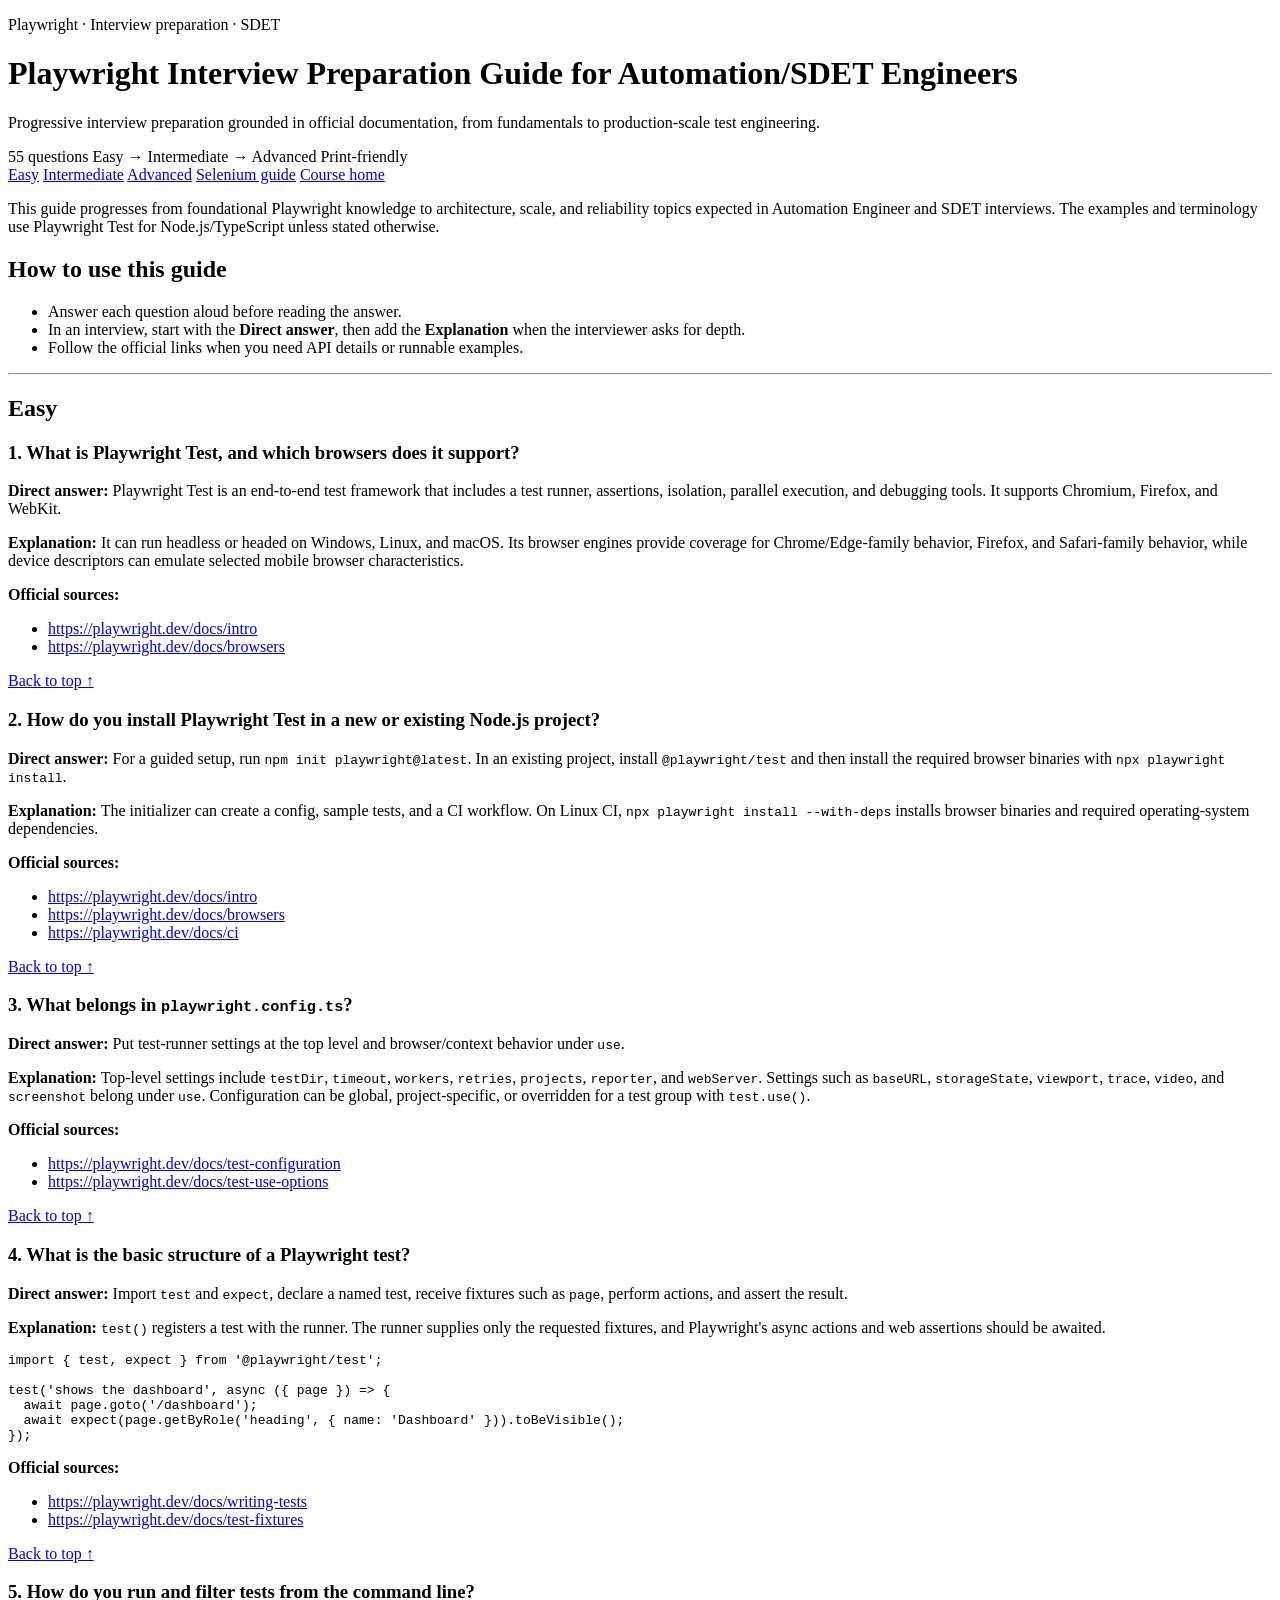
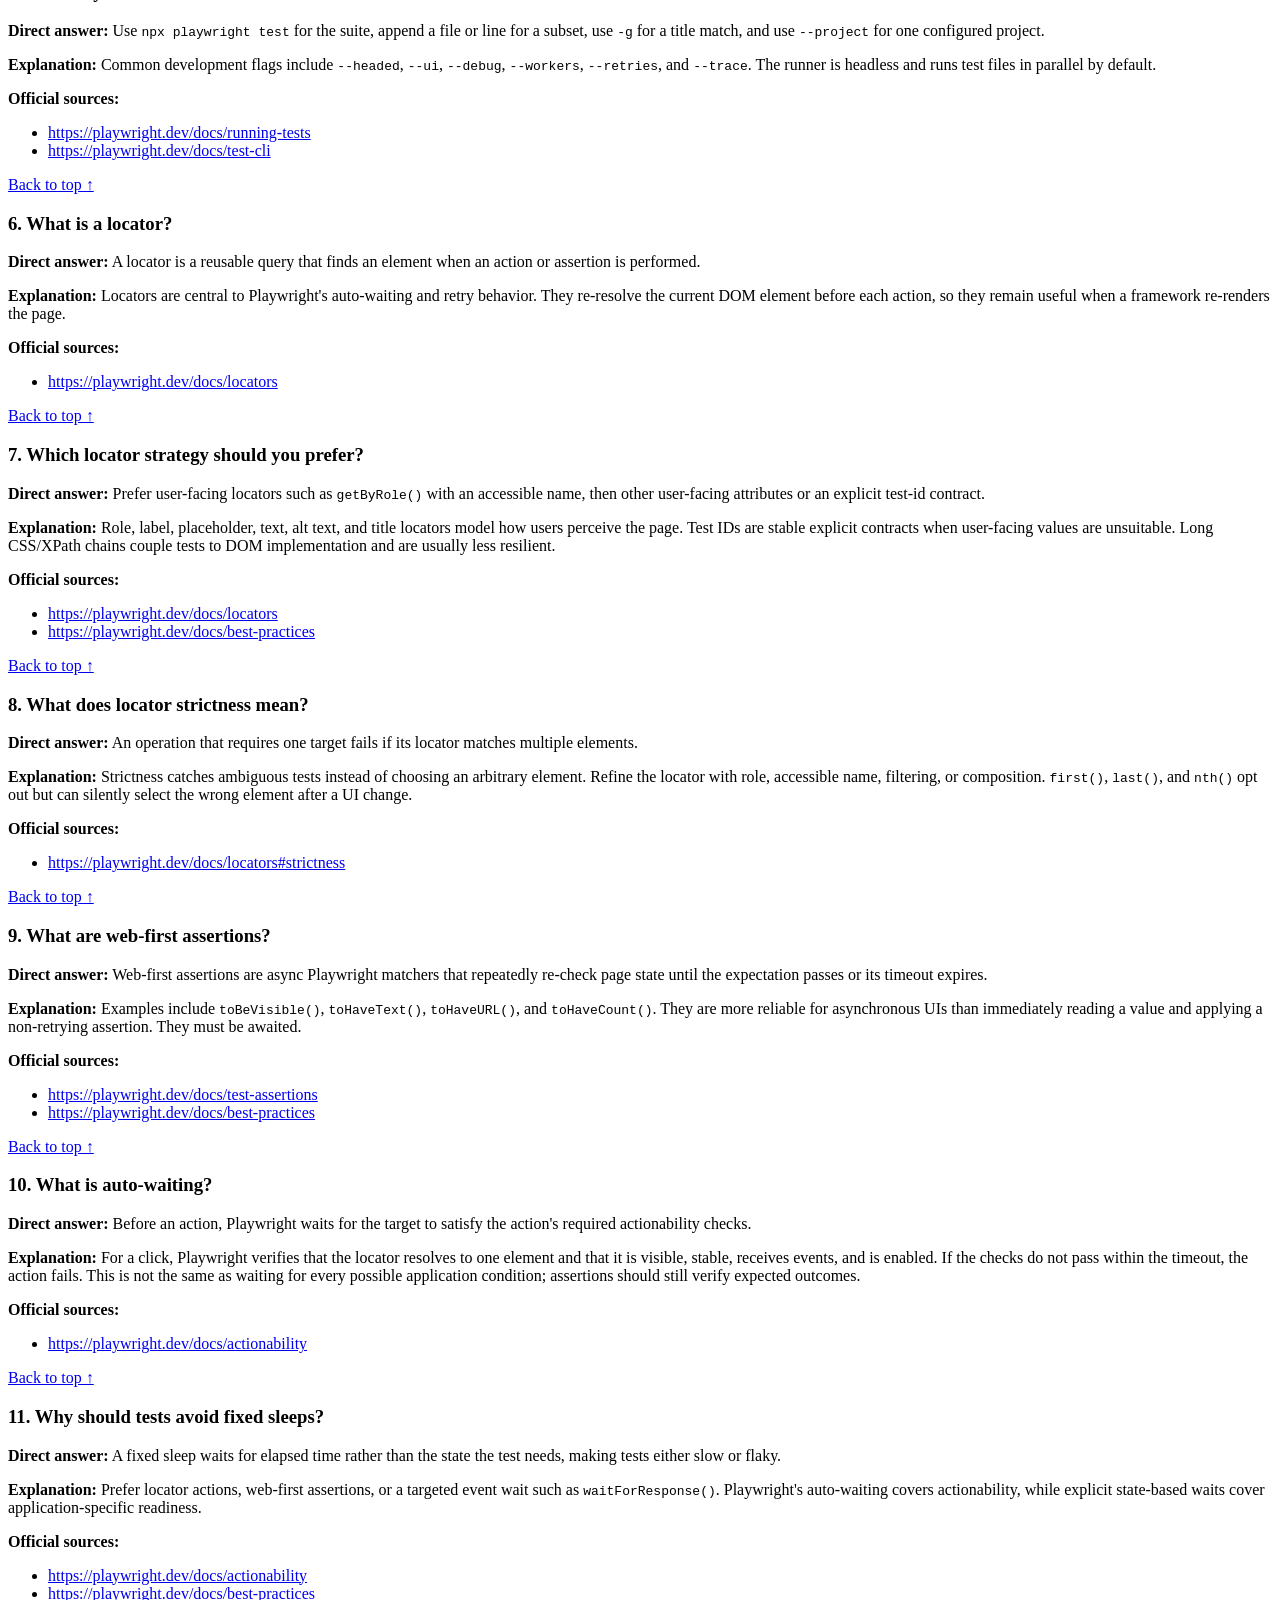
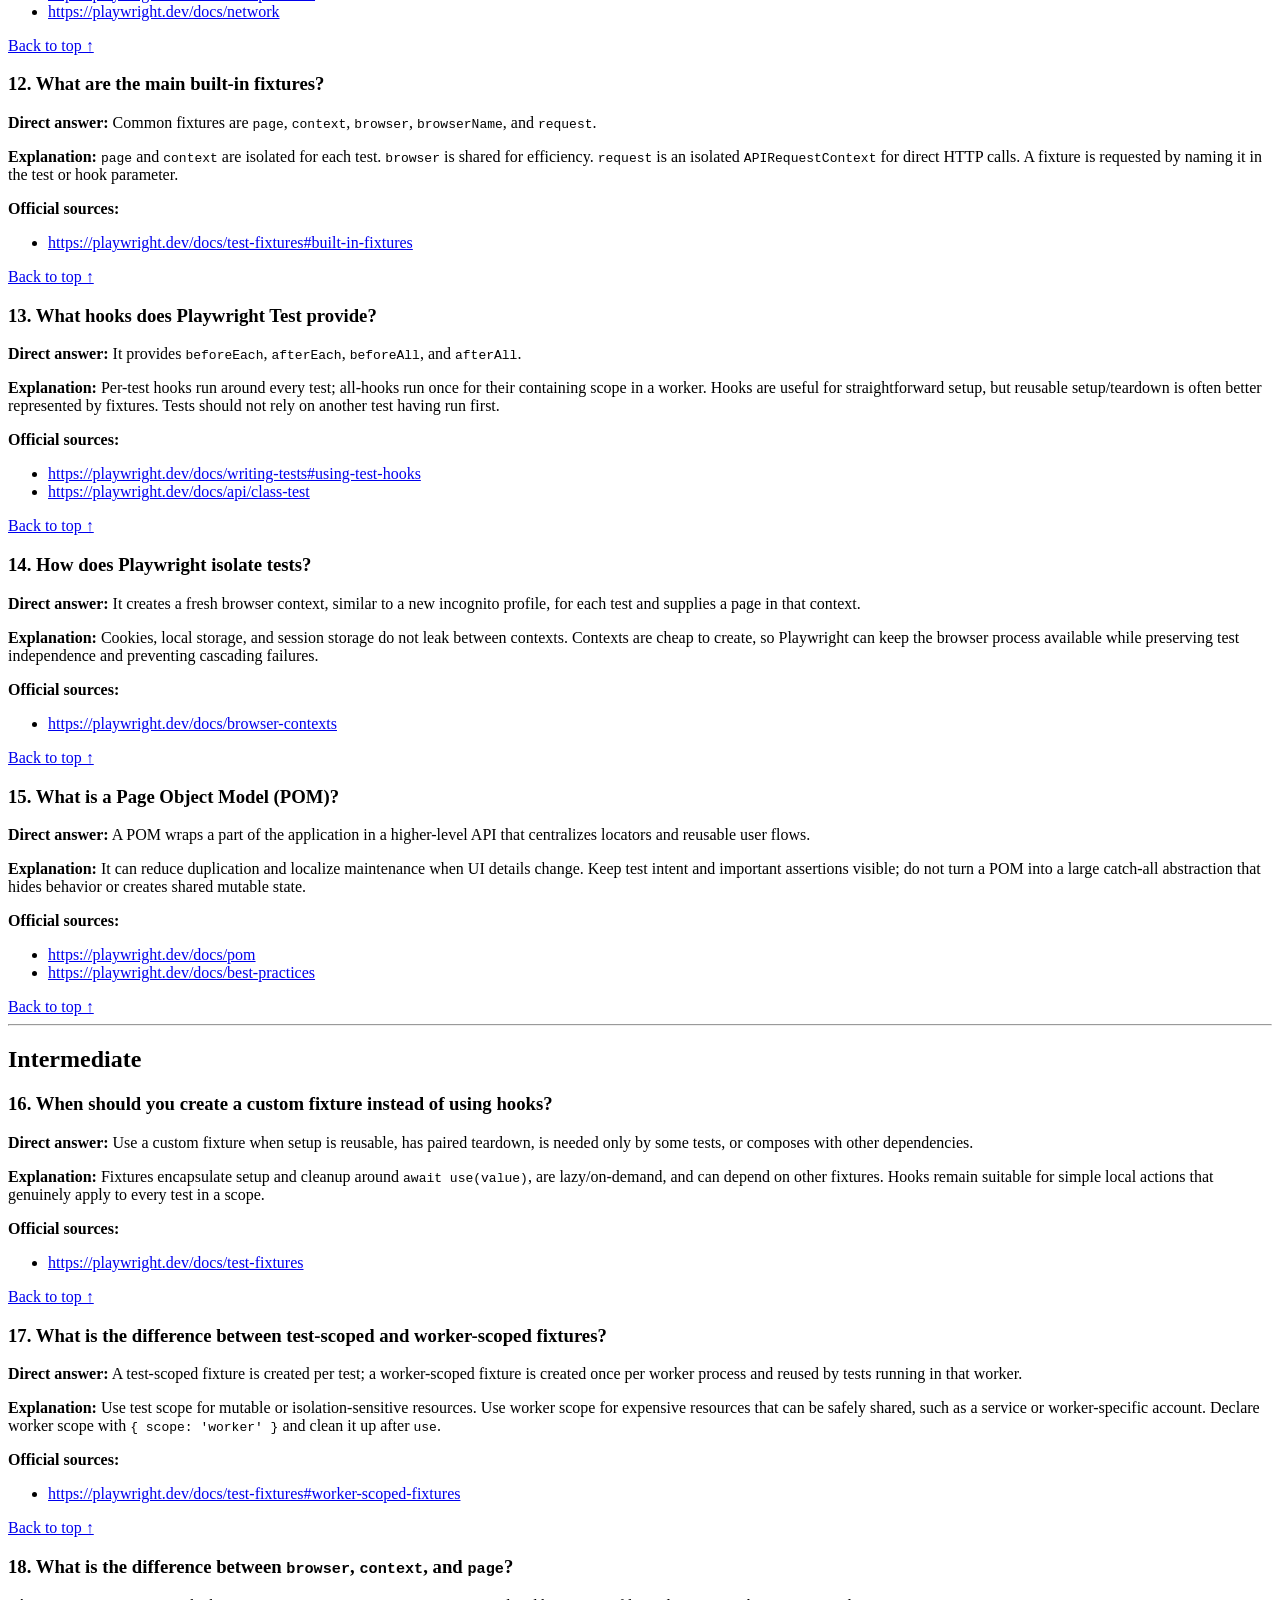
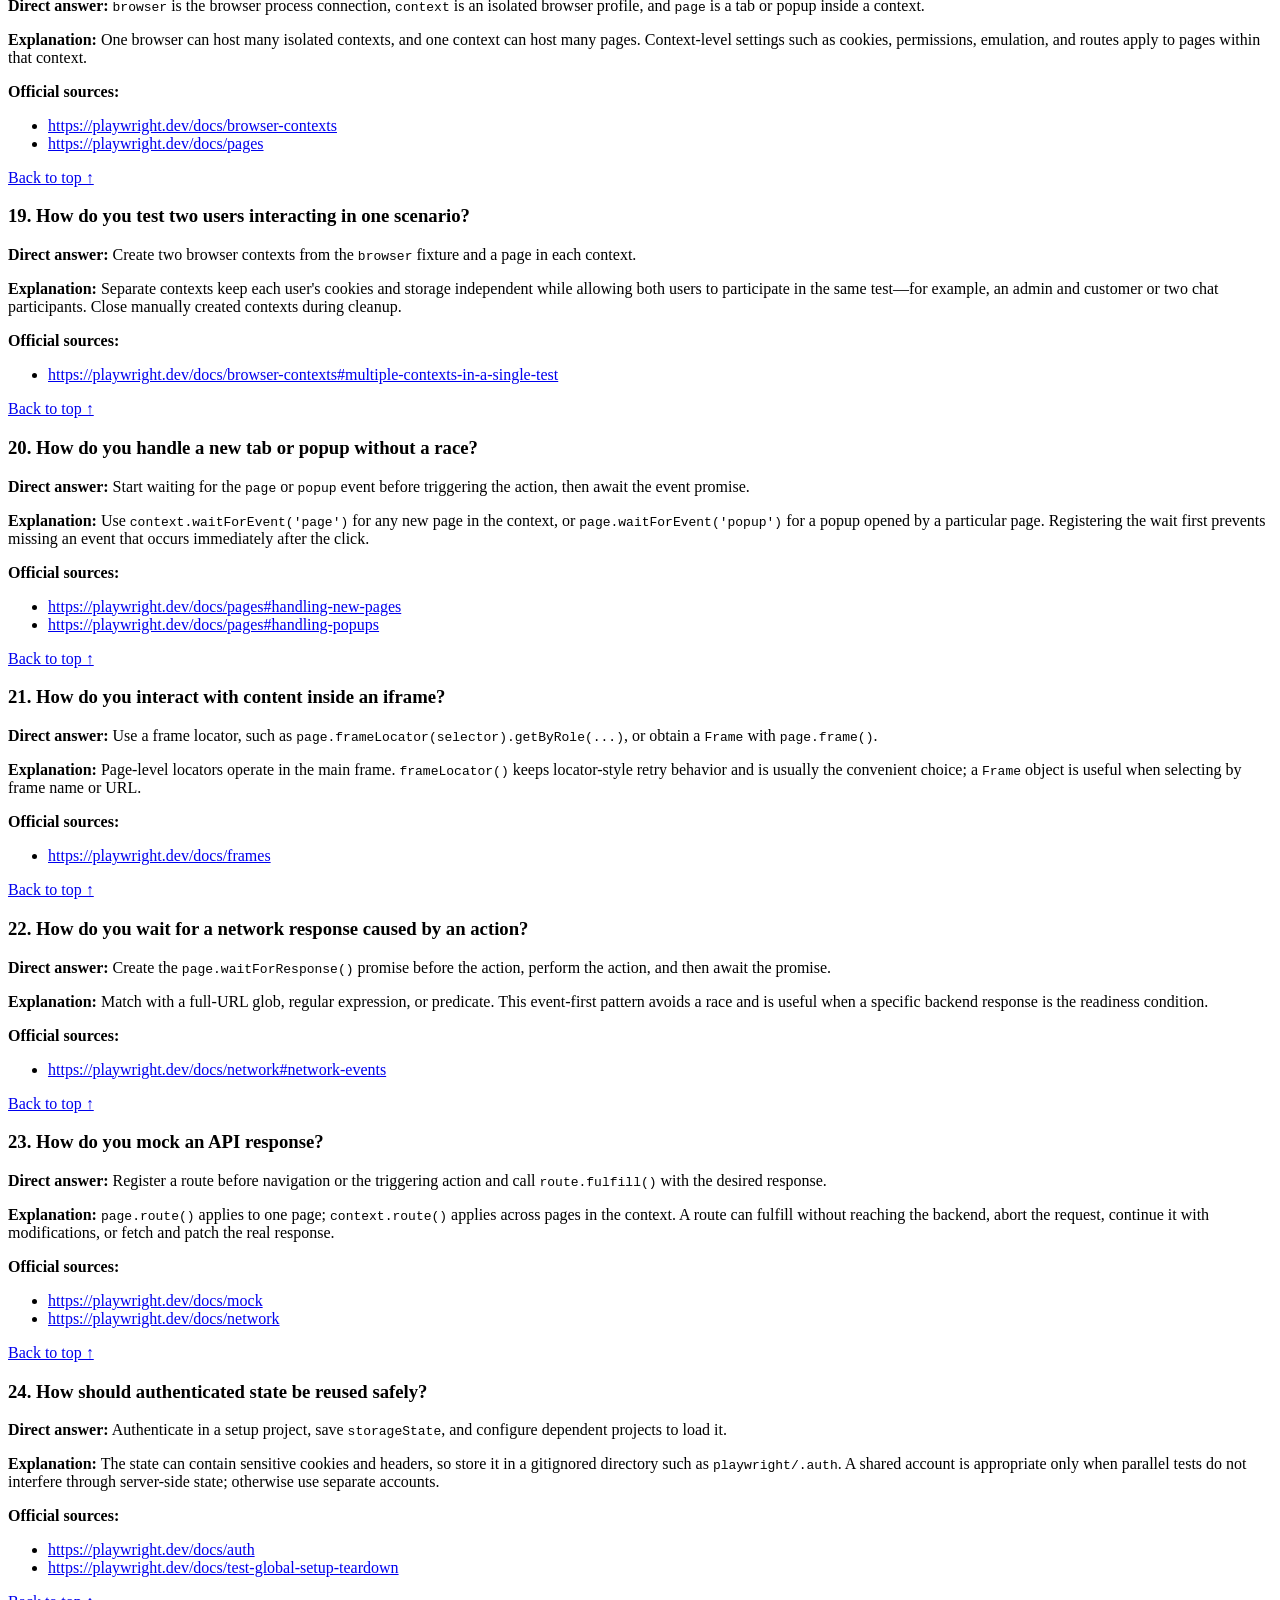
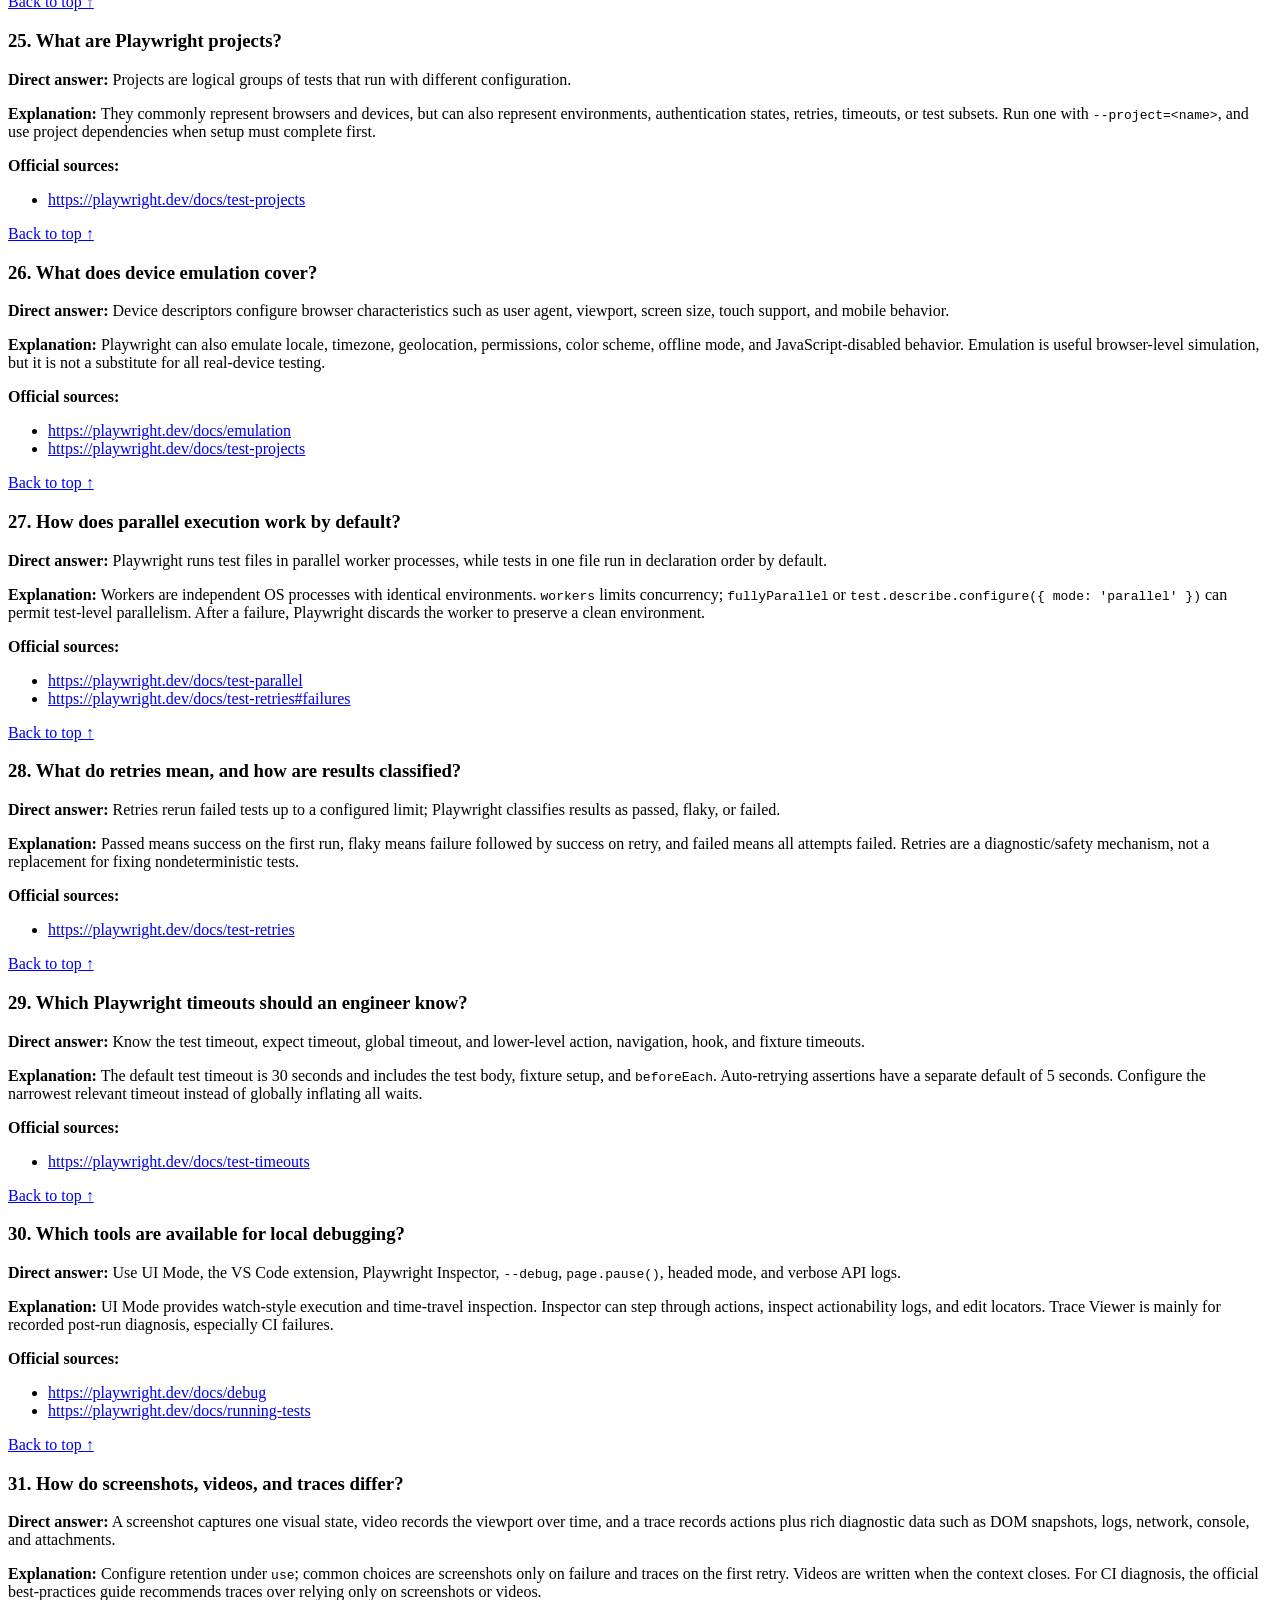
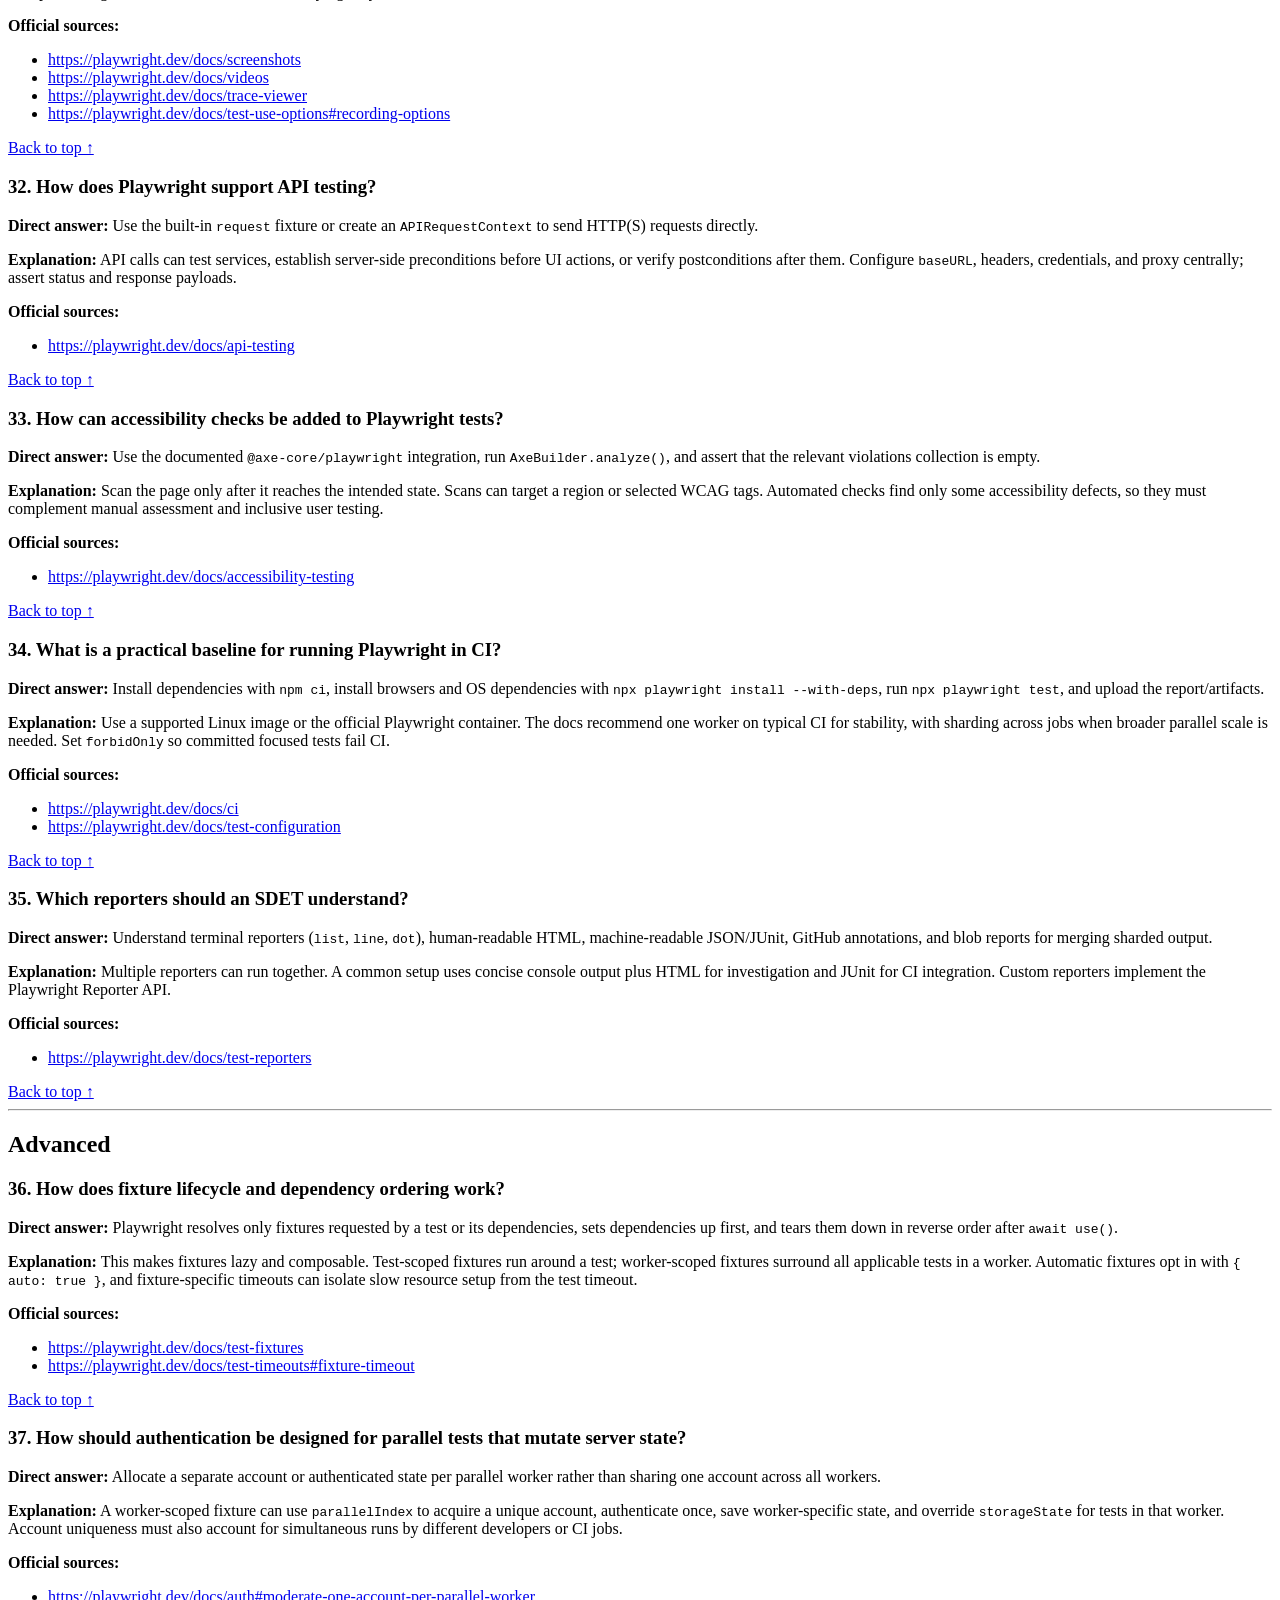
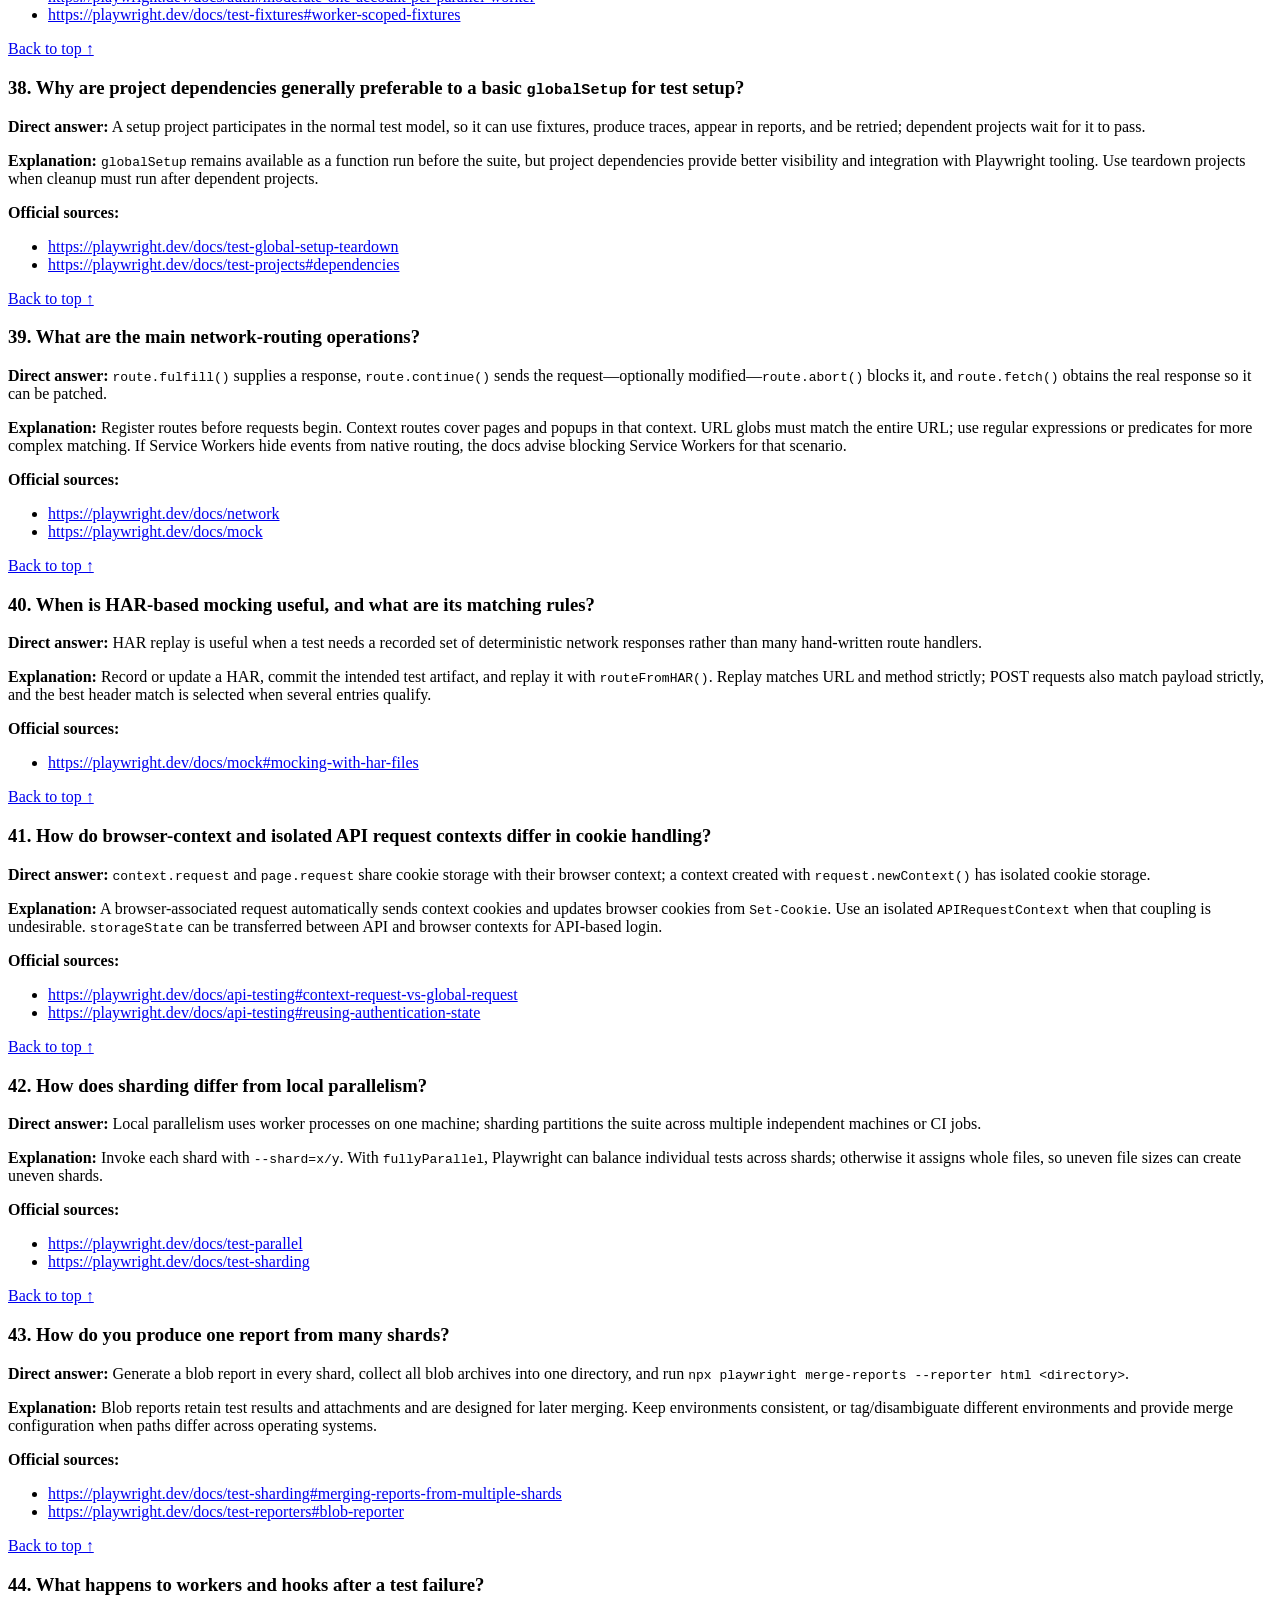
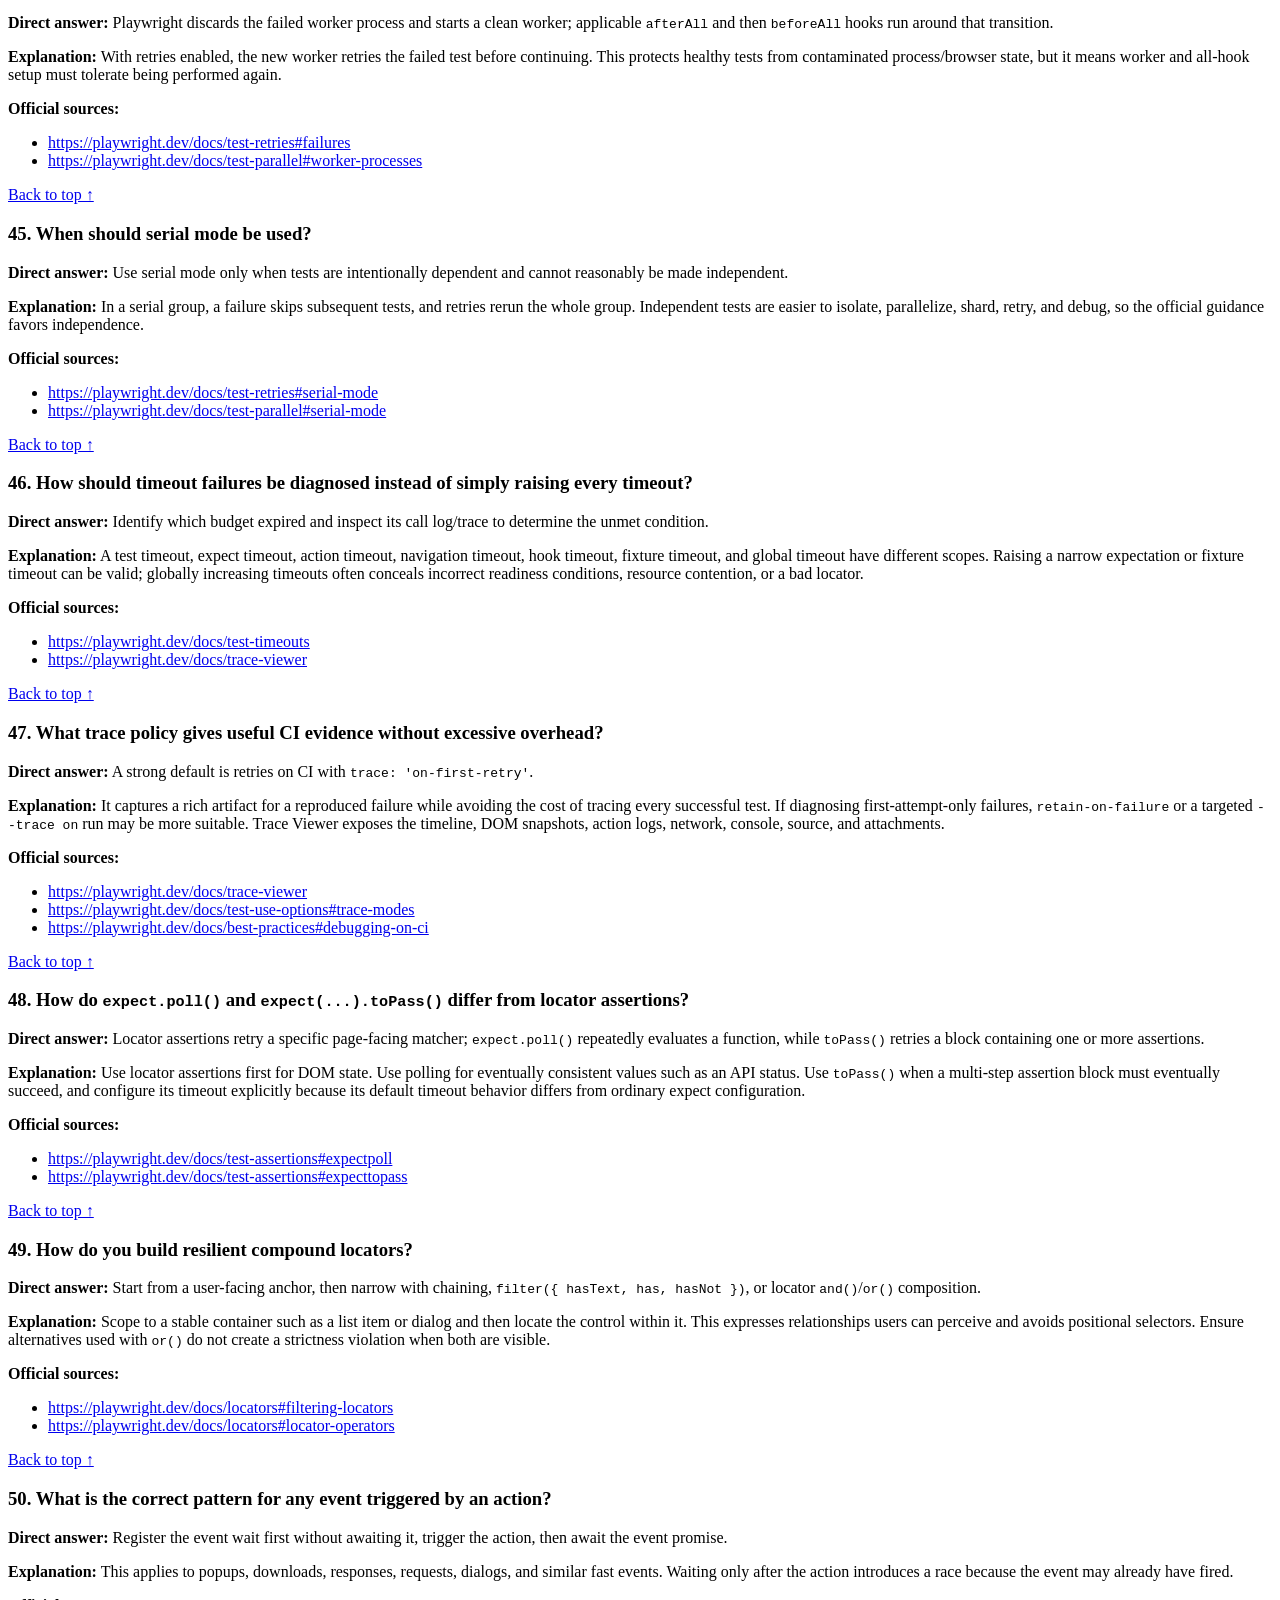
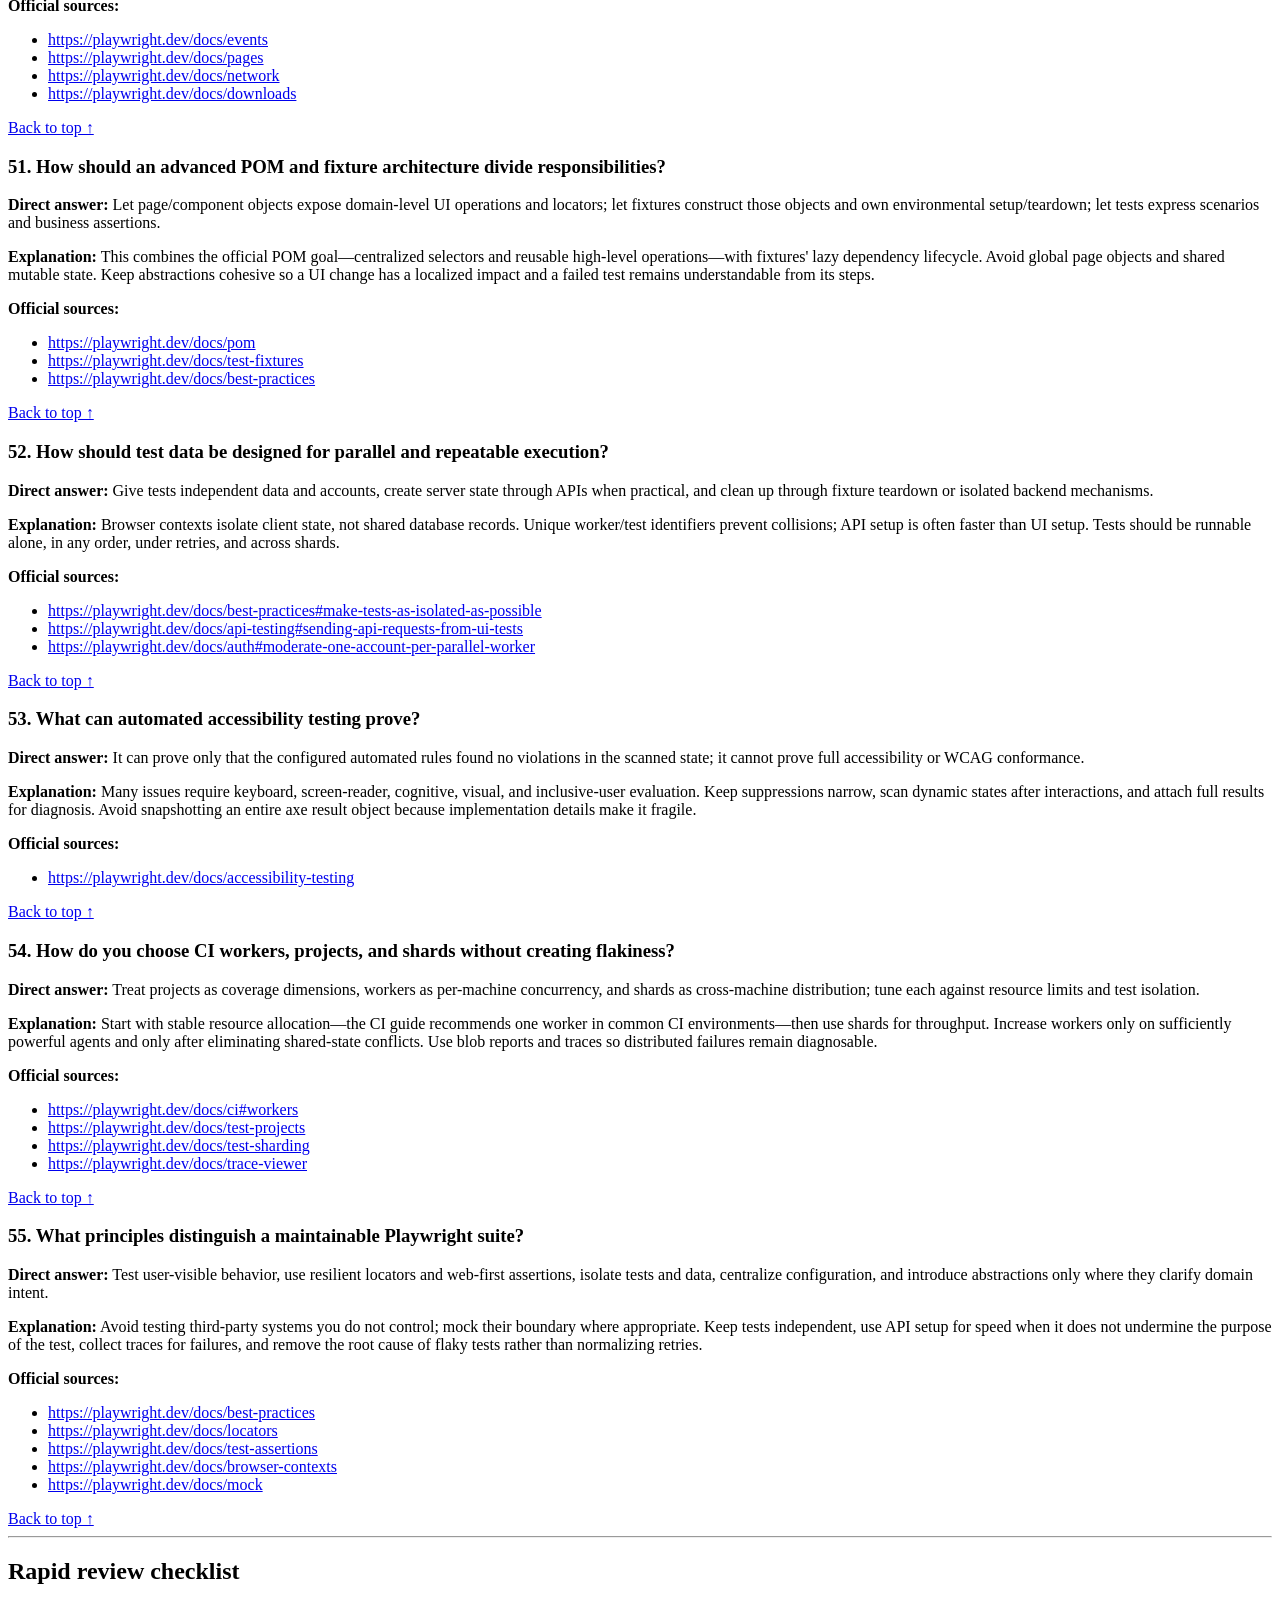
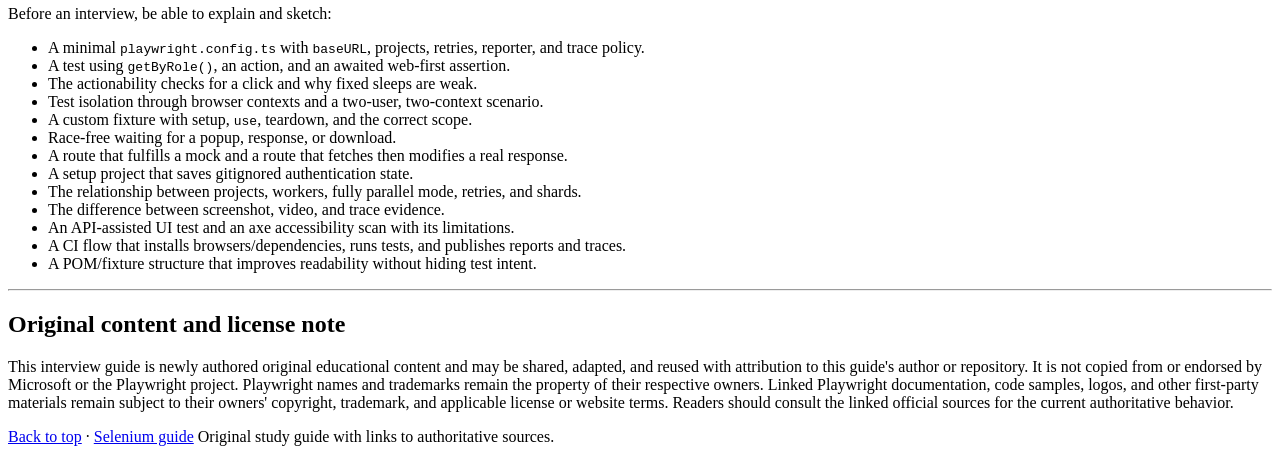
==== playwright-interview-guide.html @ 38723705 "Add Playwright interview guide" ====
<!doctype html>
<html lang="en">
<head>
  <meta charset="utf-8" />
  <meta name="viewport" content="width=device-width, initial-scale=1" />
  <meta name="description" content="Playwright Interview Preparation Guide for Automation/SDET Engineers: progressive questions, answers, explanations, and official sources." />
  <title>Playwright Interview Preparation Guide for Automation/SDET Engineers</title>
  <link rel="icon" href="data:," />
  <link rel="stylesheet" href="assets/course.css" />
  <link rel="stylesheet" href="assets/interview.css" />
</head>
<body>
<main class="page" id="top">
  <p class="eyebrow">Playwright · Interview preparation · SDET</p>
  <h1>Playwright Interview Preparation Guide for Automation/SDET Engineers</h1>
  <p class="lede">Progressive interview preparation grounded in official documentation, from fundamentals to production-scale test engineering.</p>
  <div class="guide-meta">
    <span>55 questions</span>
    <span>Easy → Intermediate → Advanced</span>
    <span>Print-friendly</span>
  </div>
  <nav class="guide-nav" aria-label="Guide navigation">
    <a href="#easy">Easy</a>
    <a href="#intermediate">Intermediate</a>
    <a href="#advanced">Advanced</a>
    <a href="selenium-interview-guide.html">Selenium guide</a>
    <a href="index.html">Course home</a>
  </nav>
<p>This guide progresses from foundational Playwright knowledge to architecture, scale, and reliability topics expected in Automation Engineer and SDET interviews. The examples and terminology use Playwright Test for Node.js/TypeScript unless stated otherwise.</p>
<h2 id="how-to-use-this-guide">How to use this guide</h2>
<ul>
<li>Answer each question aloud before reading the answer.</li>
<li>In an interview, start with the <strong>Direct answer</strong>, then add the <strong>Explanation</strong> when the interviewer asks for depth.</li>
<li>Follow the official links when you need API details or runnable examples.</li>
</ul>
<hr />
<h2 id="easy" class="level-heading">Easy</h2>
<article class="qa" id="1-what-is-playwright-test-and-which-browsers-does-it-support">
<h3>1. What is Playwright Test, and which browsers does it support?</h3>
<p><strong class="answer-label">Direct answer:</strong> Playwright Test is an end-to-end test framework that includes a test runner, assertions, isolation, parallel execution, and debugging tools. It supports Chromium, Firefox, and WebKit.</p>
<p><strong class="answer-label">Explanation:</strong> It can run headless or headed on Windows, Linux, and macOS. Its browser engines provide coverage for Chrome/Edge-family behavior, Firefox, and Safari-family behavior, while device descriptors can emulate selected mobile browser characteristics.</p>
<p><strong class="answer-label">Official sources:</strong></p>
<ul class="source-list">
<li><a href="https://playwright.dev/docs/intro" target="_blank" rel="noopener">https://playwright.dev/docs/intro</a></li>
<li><a href="https://playwright.dev/docs/browsers" target="_blank" rel="noopener">https://playwright.dev/docs/browsers</a></li>
</ul>
<a class="back-to-top" href="#top">Back to top ↑</a>
</article>
<article class="qa" id="2-how-do-you-install-playwright-test-in-a-new-or-existing-node-js-project">
<h3>2. How do you install Playwright Test in a new or existing Node.js project?</h3>
<p><strong class="answer-label">Direct answer:</strong> For a guided setup, run <code>npm init playwright@latest</code>. In an existing project, install <code>@playwright/test</code> and then install the required browser binaries with <code>npx playwright install</code>.</p>
<p><strong class="answer-label">Explanation:</strong> The initializer can create a config, sample tests, and a CI workflow. On Linux CI, <code>npx playwright install --with-deps</code> installs browser binaries and required operating-system dependencies.</p>
<p><strong class="answer-label">Official sources:</strong></p>
<ul class="source-list">
<li><a href="https://playwright.dev/docs/intro" target="_blank" rel="noopener">https://playwright.dev/docs/intro</a></li>
<li><a href="https://playwright.dev/docs/browsers" target="_blank" rel="noopener">https://playwright.dev/docs/browsers</a></li>
<li><a href="https://playwright.dev/docs/ci" target="_blank" rel="noopener">https://playwright.dev/docs/ci</a></li>
</ul>
<a class="back-to-top" href="#top">Back to top ↑</a>
</article>
<article class="qa" id="3-what-belongs-in-playwright-config-ts">
<h3>3. What belongs in <code>playwright.config.ts</code>?</h3>
<p><strong class="answer-label">Direct answer:</strong> Put test-runner settings at the top level and browser/context behavior under <code>use</code>.</p>
<p><strong class="answer-label">Explanation:</strong> Top-level settings include <code>testDir</code>, <code>timeout</code>, <code>workers</code>, <code>retries</code>, <code>projects</code>, <code>reporter</code>, and <code>webServer</code>. Settings such as <code>baseURL</code>, <code>storageState</code>, <code>viewport</code>, <code>trace</code>, <code>video</code>, and <code>screenshot</code> belong under <code>use</code>. Configuration can be global, project-specific, or overridden for a test group with <code>test.use()</code>.</p>
<p><strong class="answer-label">Official sources:</strong></p>
<ul class="source-list">
<li><a href="https://playwright.dev/docs/test-configuration" target="_blank" rel="noopener">https://playwright.dev/docs/test-configuration</a></li>
<li><a href="https://playwright.dev/docs/test-use-options" target="_blank" rel="noopener">https://playwright.dev/docs/test-use-options</a></li>
</ul>
<a class="back-to-top" href="#top">Back to top ↑</a>
</article>
<article class="qa" id="4-what-is-the-basic-structure-of-a-playwright-test">
<h3>4. What is the basic structure of a Playwright test?</h3>
<p><strong class="answer-label">Direct answer:</strong> Import <code>test</code> and <code>expect</code>, declare a named test, receive fixtures such as <code>page</code>, perform actions, and assert the result.</p>
<p><strong class="answer-label">Explanation:</strong> <code>test()</code> registers a test with the runner. The runner supplies only the requested fixtures, and Playwright's async actions and web assertions should be awaited.</p>
<pre><code class="language-ts">import { test, expect } from &#x27;@playwright/test&#x27;;

test(&#x27;shows the dashboard&#x27;, async ({ page }) =&gt; {
  await page.goto(&#x27;/dashboard&#x27;);
  await expect(page.getByRole(&#x27;heading&#x27;, { name: &#x27;Dashboard&#x27; })).toBeVisible();
});</code></pre>
<p><strong class="answer-label">Official sources:</strong></p>
<ul class="source-list">
<li><a href="https://playwright.dev/docs/writing-tests" target="_blank" rel="noopener">https://playwright.dev/docs/writing-tests</a></li>
<li><a href="https://playwright.dev/docs/test-fixtures" target="_blank" rel="noopener">https://playwright.dev/docs/test-fixtures</a></li>
</ul>
<a class="back-to-top" href="#top">Back to top ↑</a>
</article>
<article class="qa" id="5-how-do-you-run-and-filter-tests-from-the-command-line">
<h3>5. How do you run and filter tests from the command line?</h3>
<p><strong class="answer-label">Direct answer:</strong> Use <code>npx playwright test</code> for the suite, append a file or line for a subset, use <code>-g</code> for a title match, and use <code>--project</code> for one configured project.</p>
<p><strong class="answer-label">Explanation:</strong> Common development flags include <code>--headed</code>, <code>--ui</code>, <code>--debug</code>, <code>--workers</code>, <code>--retries</code>, and <code>--trace</code>. The runner is headless and runs test files in parallel by default.</p>
<p><strong class="answer-label">Official sources:</strong></p>
<ul class="source-list">
<li><a href="https://playwright.dev/docs/running-tests" target="_blank" rel="noopener">https://playwright.dev/docs/running-tests</a></li>
<li><a href="https://playwright.dev/docs/test-cli" target="_blank" rel="noopener">https://playwright.dev/docs/test-cli</a></li>
</ul>
<a class="back-to-top" href="#top">Back to top ↑</a>
</article>
<article class="qa" id="6-what-is-a-locator">
<h3>6. What is a locator?</h3>
<p><strong class="answer-label">Direct answer:</strong> A locator is a reusable query that finds an element when an action or assertion is performed.</p>
<p><strong class="answer-label">Explanation:</strong> Locators are central to Playwright's auto-waiting and retry behavior. They re-resolve the current DOM element before each action, so they remain useful when a framework re-renders the page.</p>
<p><strong class="answer-label">Official sources:</strong></p>
<ul class="source-list">
<li><a href="https://playwright.dev/docs/locators" target="_blank" rel="noopener">https://playwright.dev/docs/locators</a></li>
</ul>
<a class="back-to-top" href="#top">Back to top ↑</a>
</article>
<article class="qa" id="7-which-locator-strategy-should-you-prefer">
<h3>7. Which locator strategy should you prefer?</h3>
<p><strong class="answer-label">Direct answer:</strong> Prefer user-facing locators such as <code>getByRole()</code> with an accessible name, then other user-facing attributes or an explicit test-id contract.</p>
<p><strong class="answer-label">Explanation:</strong> Role, label, placeholder, text, alt text, and title locators model how users perceive the page. Test IDs are stable explicit contracts when user-facing values are unsuitable. Long CSS/XPath chains couple tests to DOM implementation and are usually less resilient.</p>
<p><strong class="answer-label">Official sources:</strong></p>
<ul class="source-list">
<li><a href="https://playwright.dev/docs/locators" target="_blank" rel="noopener">https://playwright.dev/docs/locators</a></li>
<li><a href="https://playwright.dev/docs/best-practices" target="_blank" rel="noopener">https://playwright.dev/docs/best-practices</a></li>
</ul>
<a class="back-to-top" href="#top">Back to top ↑</a>
</article>
<article class="qa" id="8-what-does-locator-strictness-mean">
<h3>8. What does locator strictness mean?</h3>
<p><strong class="answer-label">Direct answer:</strong> An operation that requires one target fails if its locator matches multiple elements.</p>
<p><strong class="answer-label">Explanation:</strong> Strictness catches ambiguous tests instead of choosing an arbitrary element. Refine the locator with role, accessible name, filtering, or composition. <code>first()</code>, <code>last()</code>, and <code>nth()</code> opt out but can silently select the wrong element after a UI change.</p>
<p><strong class="answer-label">Official sources:</strong></p>
<ul class="source-list">
<li><a href="https://playwright.dev/docs/locators#strictness" target="_blank" rel="noopener">https://playwright.dev/docs/locators#strictness</a></li>
</ul>
<a class="back-to-top" href="#top">Back to top ↑</a>
</article>
<article class="qa" id="9-what-are-web-first-assertions">
<h3>9. What are web-first assertions?</h3>
<p><strong class="answer-label">Direct answer:</strong> Web-first assertions are async Playwright matchers that repeatedly re-check page state until the expectation passes or its timeout expires.</p>
<p><strong class="answer-label">Explanation:</strong> Examples include <code>toBeVisible()</code>, <code>toHaveText()</code>, <code>toHaveURL()</code>, and <code>toHaveCount()</code>. They are more reliable for asynchronous UIs than immediately reading a value and applying a non-retrying assertion. They must be awaited.</p>
<p><strong class="answer-label">Official sources:</strong></p>
<ul class="source-list">
<li><a href="https://playwright.dev/docs/test-assertions" target="_blank" rel="noopener">https://playwright.dev/docs/test-assertions</a></li>
<li><a href="https://playwright.dev/docs/best-practices" target="_blank" rel="noopener">https://playwright.dev/docs/best-practices</a></li>
</ul>
<a class="back-to-top" href="#top">Back to top ↑</a>
</article>
<article class="qa" id="10-what-is-auto-waiting">
<h3>10. What is auto-waiting?</h3>
<p><strong class="answer-label">Direct answer:</strong> Before an action, Playwright waits for the target to satisfy the action's required actionability checks.</p>
<p><strong class="answer-label">Explanation:</strong> For a click, Playwright verifies that the locator resolves to one element and that it is visible, stable, receives events, and is enabled. If the checks do not pass within the timeout, the action fails. This is not the same as waiting for every possible application condition; assertions should still verify expected outcomes.</p>
<p><strong class="answer-label">Official sources:</strong></p>
<ul class="source-list">
<li><a href="https://playwright.dev/docs/actionability" target="_blank" rel="noopener">https://playwright.dev/docs/actionability</a></li>
</ul>
<a class="back-to-top" href="#top">Back to top ↑</a>
</article>
<article class="qa" id="11-why-should-tests-avoid-fixed-sleeps">
<h3>11. Why should tests avoid fixed sleeps?</h3>
<p><strong class="answer-label">Direct answer:</strong> A fixed sleep waits for elapsed time rather than the state the test needs, making tests either slow or flaky.</p>
<p><strong class="answer-label">Explanation:</strong> Prefer locator actions, web-first assertions, or a targeted event wait such as <code>waitForResponse()</code>. Playwright's auto-waiting covers actionability, while explicit state-based waits cover application-specific readiness.</p>
<p><strong class="answer-label">Official sources:</strong></p>
<ul class="source-list">
<li><a href="https://playwright.dev/docs/actionability" target="_blank" rel="noopener">https://playwright.dev/docs/actionability</a></li>
<li><a href="https://playwright.dev/docs/best-practices" target="_blank" rel="noopener">https://playwright.dev/docs/best-practices</a></li>
<li><a href="https://playwright.dev/docs/network" target="_blank" rel="noopener">https://playwright.dev/docs/network</a></li>
</ul>
<a class="back-to-top" href="#top">Back to top ↑</a>
</article>
<article class="qa" id="12-what-are-the-main-built-in-fixtures">
<h3>12. What are the main built-in fixtures?</h3>
<p><strong class="answer-label">Direct answer:</strong> Common fixtures are <code>page</code>, <code>context</code>, <code>browser</code>, <code>browserName</code>, and <code>request</code>.</p>
<p><strong class="answer-label">Explanation:</strong> <code>page</code> and <code>context</code> are isolated for each test. <code>browser</code> is shared for efficiency. <code>request</code> is an isolated <code>APIRequestContext</code> for direct HTTP calls. A fixture is requested by naming it in the test or hook parameter.</p>
<p><strong class="answer-label">Official sources:</strong></p>
<ul class="source-list">
<li><a href="https://playwright.dev/docs/test-fixtures#built-in-fixtures" target="_blank" rel="noopener">https://playwright.dev/docs/test-fixtures#built-in-fixtures</a></li>
</ul>
<a class="back-to-top" href="#top">Back to top ↑</a>
</article>
<article class="qa" id="13-what-hooks-does-playwright-test-provide">
<h3>13. What hooks does Playwright Test provide?</h3>
<p><strong class="answer-label">Direct answer:</strong> It provides <code>beforeEach</code>, <code>afterEach</code>, <code>beforeAll</code>, and <code>afterAll</code>.</p>
<p><strong class="answer-label">Explanation:</strong> Per-test hooks run around every test; all-hooks run once for their containing scope in a worker. Hooks are useful for straightforward setup, but reusable setup/teardown is often better represented by fixtures. Tests should not rely on another test having run first.</p>
<p><strong class="answer-label">Official sources:</strong></p>
<ul class="source-list">
<li><a href="https://playwright.dev/docs/writing-tests#using-test-hooks" target="_blank" rel="noopener">https://playwright.dev/docs/writing-tests#using-test-hooks</a></li>
<li><a href="https://playwright.dev/docs/api/class-test" target="_blank" rel="noopener">https://playwright.dev/docs/api/class-test</a></li>
</ul>
<a class="back-to-top" href="#top">Back to top ↑</a>
</article>
<article class="qa" id="14-how-does-playwright-isolate-tests">
<h3>14. How does Playwright isolate tests?</h3>
<p><strong class="answer-label">Direct answer:</strong> It creates a fresh browser context, similar to a new incognito profile, for each test and supplies a page in that context.</p>
<p><strong class="answer-label">Explanation:</strong> Cookies, local storage, and session storage do not leak between contexts. Contexts are cheap to create, so Playwright can keep the browser process available while preserving test independence and preventing cascading failures.</p>
<p><strong class="answer-label">Official sources:</strong></p>
<ul class="source-list">
<li><a href="https://playwright.dev/docs/browser-contexts" target="_blank" rel="noopener">https://playwright.dev/docs/browser-contexts</a></li>
</ul>
<a class="back-to-top" href="#top">Back to top ↑</a>
</article>
<article class="qa" id="15-what-is-a-page-object-model-pom">
<h3>15. What is a Page Object Model (POM)?</h3>
<p><strong class="answer-label">Direct answer:</strong> A POM wraps a part of the application in a higher-level API that centralizes locators and reusable user flows.</p>
<p><strong class="answer-label">Explanation:</strong> It can reduce duplication and localize maintenance when UI details change. Keep test intent and important assertions visible; do not turn a POM into a large catch-all abstraction that hides behavior or creates shared mutable state.</p>
<p><strong class="answer-label">Official sources:</strong></p>
<ul class="source-list">
<li><a href="https://playwright.dev/docs/pom" target="_blank" rel="noopener">https://playwright.dev/docs/pom</a></li>
<li><a href="https://playwright.dev/docs/best-practices" target="_blank" rel="noopener">https://playwright.dev/docs/best-practices</a></li>
</ul>
<a class="back-to-top" href="#top">Back to top ↑</a>
</article>
<hr />
<h2 id="intermediate" class="level-heading">Intermediate</h2>
<article class="qa" id="16-when-should-you-create-a-custom-fixture-instead-of-using-hooks">
<h3>16. When should you create a custom fixture instead of using hooks?</h3>
<p><strong class="answer-label">Direct answer:</strong> Use a custom fixture when setup is reusable, has paired teardown, is needed only by some tests, or composes with other dependencies.</p>
<p><strong class="answer-label">Explanation:</strong> Fixtures encapsulate setup and cleanup around <code>await use(value)</code>, are lazy/on-demand, and can depend on other fixtures. Hooks remain suitable for simple local actions that genuinely apply to every test in a scope.</p>
<p><strong class="answer-label">Official sources:</strong></p>
<ul class="source-list">
<li><a href="https://playwright.dev/docs/test-fixtures" target="_blank" rel="noopener">https://playwright.dev/docs/test-fixtures</a></li>
</ul>
<a class="back-to-top" href="#top">Back to top ↑</a>
</article>
<article class="qa" id="17-what-is-the-difference-between-test-scoped-and-worker-scoped-fixtures">
<h3>17. What is the difference between test-scoped and worker-scoped fixtures?</h3>
<p><strong class="answer-label">Direct answer:</strong> A test-scoped fixture is created per test; a worker-scoped fixture is created once per worker process and reused by tests running in that worker.</p>
<p><strong class="answer-label">Explanation:</strong> Use test scope for mutable or isolation-sensitive resources. Use worker scope for expensive resources that can be safely shared, such as a service or worker-specific account. Declare worker scope with <code>{ scope: &#x27;worker&#x27; }</code> and clean it up after <code>use</code>.</p>
<p><strong class="answer-label">Official sources:</strong></p>
<ul class="source-list">
<li><a href="https://playwright.dev/docs/test-fixtures#worker-scoped-fixtures" target="_blank" rel="noopener">https://playwright.dev/docs/test-fixtures#worker-scoped-fixtures</a></li>
</ul>
<a class="back-to-top" href="#top">Back to top ↑</a>
</article>
<article class="qa" id="18-what-is-the-difference-between-browser-context-and-page">
<h3>18. What is the difference between <code>browser</code>, <code>context</code>, and <code>page</code>?</h3>
<p><strong class="answer-label">Direct answer:</strong> <code>browser</code> is the browser process connection, <code>context</code> is an isolated browser profile, and <code>page</code> is a tab or popup inside a context.</p>
<p><strong class="answer-label">Explanation:</strong> One browser can host many isolated contexts, and one context can host many pages. Context-level settings such as cookies, permissions, emulation, and routes apply to pages within that context.</p>
<p><strong class="answer-label">Official sources:</strong></p>
<ul class="source-list">
<li><a href="https://playwright.dev/docs/browser-contexts" target="_blank" rel="noopener">https://playwright.dev/docs/browser-contexts</a></li>
<li><a href="https://playwright.dev/docs/pages" target="_blank" rel="noopener">https://playwright.dev/docs/pages</a></li>
</ul>
<a class="back-to-top" href="#top">Back to top ↑</a>
</article>
<article class="qa" id="19-how-do-you-test-two-users-interacting-in-one-scenario">
<h3>19. How do you test two users interacting in one scenario?</h3>
<p><strong class="answer-label">Direct answer:</strong> Create two browser contexts from the <code>browser</code> fixture and a page in each context.</p>
<p><strong class="answer-label">Explanation:</strong> Separate contexts keep each user's cookies and storage independent while allowing both users to participate in the same test—for example, an admin and customer or two chat participants. Close manually created contexts during cleanup.</p>
<p><strong class="answer-label">Official sources:</strong></p>
<ul class="source-list">
<li><a href="https://playwright.dev/docs/browser-contexts#multiple-contexts-in-a-single-test" target="_blank" rel="noopener">https://playwright.dev/docs/browser-contexts#multiple-contexts-in-a-single-test</a></li>
</ul>
<a class="back-to-top" href="#top">Back to top ↑</a>
</article>
<article class="qa" id="20-how-do-you-handle-a-new-tab-or-popup-without-a-race">
<h3>20. How do you handle a new tab or popup without a race?</h3>
<p><strong class="answer-label">Direct answer:</strong> Start waiting for the <code>page</code> or <code>popup</code> event before triggering the action, then await the event promise.</p>
<p><strong class="answer-label">Explanation:</strong> Use <code>context.waitForEvent(&#x27;page&#x27;)</code> for any new page in the context, or <code>page.waitForEvent(&#x27;popup&#x27;)</code> for a popup opened by a particular page. Registering the wait first prevents missing an event that occurs immediately after the click.</p>
<p><strong class="answer-label">Official sources:</strong></p>
<ul class="source-list">
<li><a href="https://playwright.dev/docs/pages#handling-new-pages" target="_blank" rel="noopener">https://playwright.dev/docs/pages#handling-new-pages</a></li>
<li><a href="https://playwright.dev/docs/pages#handling-popups" target="_blank" rel="noopener">https://playwright.dev/docs/pages#handling-popups</a></li>
</ul>
<a class="back-to-top" href="#top">Back to top ↑</a>
</article>
<article class="qa" id="21-how-do-you-interact-with-content-inside-an-iframe">
<h3>21. How do you interact with content inside an iframe?</h3>
<p><strong class="answer-label">Direct answer:</strong> Use a frame locator, such as <code>page.frameLocator(selector).getByRole(...)</code>, or obtain a <code>Frame</code> with <code>page.frame()</code>.</p>
<p><strong class="answer-label">Explanation:</strong> Page-level locators operate in the main frame. <code>frameLocator()</code> keeps locator-style retry behavior and is usually the convenient choice; a <code>Frame</code> object is useful when selecting by frame name or URL.</p>
<p><strong class="answer-label">Official sources:</strong></p>
<ul class="source-list">
<li><a href="https://playwright.dev/docs/frames" target="_blank" rel="noopener">https://playwright.dev/docs/frames</a></li>
</ul>
<a class="back-to-top" href="#top">Back to top ↑</a>
</article>
<article class="qa" id="22-how-do-you-wait-for-a-network-response-caused-by-an-action">
<h3>22. How do you wait for a network response caused by an action?</h3>
<p><strong class="answer-label">Direct answer:</strong> Create the <code>page.waitForResponse()</code> promise before the action, perform the action, and then await the promise.</p>
<p><strong class="answer-label">Explanation:</strong> Match with a full-URL glob, regular expression, or predicate. This event-first pattern avoids a race and is useful when a specific backend response is the readiness condition.</p>
<p><strong class="answer-label">Official sources:</strong></p>
<ul class="source-list">
<li><a href="https://playwright.dev/docs/network#network-events" target="_blank" rel="noopener">https://playwright.dev/docs/network#network-events</a></li>
</ul>
<a class="back-to-top" href="#top">Back to top ↑</a>
</article>
<article class="qa" id="23-how-do-you-mock-an-api-response">
<h3>23. How do you mock an API response?</h3>
<p><strong class="answer-label">Direct answer:</strong> Register a route before navigation or the triggering action and call <code>route.fulfill()</code> with the desired response.</p>
<p><strong class="answer-label">Explanation:</strong> <code>page.route()</code> applies to one page; <code>context.route()</code> applies across pages in the context. A route can fulfill without reaching the backend, abort the request, continue it with modifications, or fetch and patch the real response.</p>
<p><strong class="answer-label">Official sources:</strong></p>
<ul class="source-list">
<li><a href="https://playwright.dev/docs/mock" target="_blank" rel="noopener">https://playwright.dev/docs/mock</a></li>
<li><a href="https://playwright.dev/docs/network" target="_blank" rel="noopener">https://playwright.dev/docs/network</a></li>
</ul>
<a class="back-to-top" href="#top">Back to top ↑</a>
</article>
<article class="qa" id="24-how-should-authenticated-state-be-reused-safely">
<h3>24. How should authenticated state be reused safely?</h3>
<p><strong class="answer-label">Direct answer:</strong> Authenticate in a setup project, save <code>storageState</code>, and configure dependent projects to load it.</p>
<p><strong class="answer-label">Explanation:</strong> The state can contain sensitive cookies and headers, so store it in a gitignored directory such as <code>playwright/.auth</code>. A shared account is appropriate only when parallel tests do not interfere through server-side state; otherwise use separate accounts.</p>
<p><strong class="answer-label">Official sources:</strong></p>
<ul class="source-list">
<li><a href="https://playwright.dev/docs/auth" target="_blank" rel="noopener">https://playwright.dev/docs/auth</a></li>
<li><a href="https://playwright.dev/docs/test-global-setup-teardown" target="_blank" rel="noopener">https://playwright.dev/docs/test-global-setup-teardown</a></li>
</ul>
<a class="back-to-top" href="#top">Back to top ↑</a>
</article>
<article class="qa" id="25-what-are-playwright-projects">
<h3>25. What are Playwright projects?</h3>
<p><strong class="answer-label">Direct answer:</strong> Projects are logical groups of tests that run with different configuration.</p>
<p><strong class="answer-label">Explanation:</strong> They commonly represent browsers and devices, but can also represent environments, authentication states, retries, timeouts, or test subsets. Run one with <code>--project=&lt;name&gt;</code>, and use project dependencies when setup must complete first.</p>
<p><strong class="answer-label">Official sources:</strong></p>
<ul class="source-list">
<li><a href="https://playwright.dev/docs/test-projects" target="_blank" rel="noopener">https://playwright.dev/docs/test-projects</a></li>
</ul>
<a class="back-to-top" href="#top">Back to top ↑</a>
</article>
<article class="qa" id="26-what-does-device-emulation-cover">
<h3>26. What does device emulation cover?</h3>
<p><strong class="answer-label">Direct answer:</strong> Device descriptors configure browser characteristics such as user agent, viewport, screen size, touch support, and mobile behavior.</p>
<p><strong class="answer-label">Explanation:</strong> Playwright can also emulate locale, timezone, geolocation, permissions, color scheme, offline mode, and JavaScript-disabled behavior. Emulation is useful browser-level simulation, but it is not a substitute for all real-device testing.</p>
<p><strong class="answer-label">Official sources:</strong></p>
<ul class="source-list">
<li><a href="https://playwright.dev/docs/emulation" target="_blank" rel="noopener">https://playwright.dev/docs/emulation</a></li>
<li><a href="https://playwright.dev/docs/test-projects" target="_blank" rel="noopener">https://playwright.dev/docs/test-projects</a></li>
</ul>
<a class="back-to-top" href="#top">Back to top ↑</a>
</article>
<article class="qa" id="27-how-does-parallel-execution-work-by-default">
<h3>27. How does parallel execution work by default?</h3>
<p><strong class="answer-label">Direct answer:</strong> Playwright runs test files in parallel worker processes, while tests in one file run in declaration order by default.</p>
<p><strong class="answer-label">Explanation:</strong> Workers are independent OS processes with identical environments. <code>workers</code> limits concurrency; <code>fullyParallel</code> or <code>test.describe.configure({ mode: &#x27;parallel&#x27; })</code> can permit test-level parallelism. After a failure, Playwright discards the worker to preserve a clean environment.</p>
<p><strong class="answer-label">Official sources:</strong></p>
<ul class="source-list">
<li><a href="https://playwright.dev/docs/test-parallel" target="_blank" rel="noopener">https://playwright.dev/docs/test-parallel</a></li>
<li><a href="https://playwright.dev/docs/test-retries#failures" target="_blank" rel="noopener">https://playwright.dev/docs/test-retries#failures</a></li>
</ul>
<a class="back-to-top" href="#top">Back to top ↑</a>
</article>
<article class="qa" id="28-what-do-retries-mean-and-how-are-results-classified">
<h3>28. What do retries mean, and how are results classified?</h3>
<p><strong class="answer-label">Direct answer:</strong> Retries rerun failed tests up to a configured limit; Playwright classifies results as passed, flaky, or failed.</p>
<p><strong class="answer-label">Explanation:</strong> Passed means success on the first run, flaky means failure followed by success on retry, and failed means all attempts failed. Retries are a diagnostic/safety mechanism, not a replacement for fixing nondeterministic tests.</p>
<p><strong class="answer-label">Official sources:</strong></p>
<ul class="source-list">
<li><a href="https://playwright.dev/docs/test-retries" target="_blank" rel="noopener">https://playwright.dev/docs/test-retries</a></li>
</ul>
<a class="back-to-top" href="#top">Back to top ↑</a>
</article>
<article class="qa" id="29-which-playwright-timeouts-should-an-engineer-know">
<h3>29. Which Playwright timeouts should an engineer know?</h3>
<p><strong class="answer-label">Direct answer:</strong> Know the test timeout, expect timeout, global timeout, and lower-level action, navigation, hook, and fixture timeouts.</p>
<p><strong class="answer-label">Explanation:</strong> The default test timeout is 30 seconds and includes the test body, fixture setup, and <code>beforeEach</code>. Auto-retrying assertions have a separate default of 5 seconds. Configure the narrowest relevant timeout instead of globally inflating all waits.</p>
<p><strong class="answer-label">Official sources:</strong></p>
<ul class="source-list">
<li><a href="https://playwright.dev/docs/test-timeouts" target="_blank" rel="noopener">https://playwright.dev/docs/test-timeouts</a></li>
</ul>
<a class="back-to-top" href="#top">Back to top ↑</a>
</article>
<article class="qa" id="30-which-tools-are-available-for-local-debugging">
<h3>30. Which tools are available for local debugging?</h3>
<p><strong class="answer-label">Direct answer:</strong> Use UI Mode, the VS Code extension, Playwright Inspector, <code>--debug</code>, <code>page.pause()</code>, headed mode, and verbose API logs.</p>
<p><strong class="answer-label">Explanation:</strong> UI Mode provides watch-style execution and time-travel inspection. Inspector can step through actions, inspect actionability logs, and edit locators. Trace Viewer is mainly for recorded post-run diagnosis, especially CI failures.</p>
<p><strong class="answer-label">Official sources:</strong></p>
<ul class="source-list">
<li><a href="https://playwright.dev/docs/debug" target="_blank" rel="noopener">https://playwright.dev/docs/debug</a></li>
<li><a href="https://playwright.dev/docs/running-tests" target="_blank" rel="noopener">https://playwright.dev/docs/running-tests</a></li>
</ul>
<a class="back-to-top" href="#top">Back to top ↑</a>
</article>
<article class="qa" id="31-how-do-screenshots-videos-and-traces-differ">
<h3>31. How do screenshots, videos, and traces differ?</h3>
<p><strong class="answer-label">Direct answer:</strong> A screenshot captures one visual state, video records the viewport over time, and a trace records actions plus rich diagnostic data such as DOM snapshots, logs, network, console, and attachments.</p>
<p><strong class="answer-label">Explanation:</strong> Configure retention under <code>use</code>; common choices are screenshots only on failure and traces on the first retry. Videos are written when the context closes. For CI diagnosis, the official best-practices guide recommends traces over relying only on screenshots or videos.</p>
<p><strong class="answer-label">Official sources:</strong></p>
<ul class="source-list">
<li><a href="https://playwright.dev/docs/screenshots" target="_blank" rel="noopener">https://playwright.dev/docs/screenshots</a></li>
<li><a href="https://playwright.dev/docs/videos" target="_blank" rel="noopener">https://playwright.dev/docs/videos</a></li>
<li><a href="https://playwright.dev/docs/trace-viewer" target="_blank" rel="noopener">https://playwright.dev/docs/trace-viewer</a></li>
<li><a href="https://playwright.dev/docs/test-use-options#recording-options" target="_blank" rel="noopener">https://playwright.dev/docs/test-use-options#recording-options</a></li>
</ul>
<a class="back-to-top" href="#top">Back to top ↑</a>
</article>
<article class="qa" id="32-how-does-playwright-support-api-testing">
<h3>32. How does Playwright support API testing?</h3>
<p><strong class="answer-label">Direct answer:</strong> Use the built-in <code>request</code> fixture or create an <code>APIRequestContext</code> to send HTTP(S) requests directly.</p>
<p><strong class="answer-label">Explanation:</strong> API calls can test services, establish server-side preconditions before UI actions, or verify postconditions after them. Configure <code>baseURL</code>, headers, credentials, and proxy centrally; assert status and response payloads.</p>
<p><strong class="answer-label">Official sources:</strong></p>
<ul class="source-list">
<li><a href="https://playwright.dev/docs/api-testing" target="_blank" rel="noopener">https://playwright.dev/docs/api-testing</a></li>
</ul>
<a class="back-to-top" href="#top">Back to top ↑</a>
</article>
<article class="qa" id="33-how-can-accessibility-checks-be-added-to-playwright-tests">
<h3>33. How can accessibility checks be added to Playwright tests?</h3>
<p><strong class="answer-label">Direct answer:</strong> Use the documented <code>@axe-core/playwright</code> integration, run <code>AxeBuilder.analyze()</code>, and assert that the relevant violations collection is empty.</p>
<p><strong class="answer-label">Explanation:</strong> Scan the page only after it reaches the intended state. Scans can target a region or selected WCAG tags. Automated checks find only some accessibility defects, so they must complement manual assessment and inclusive user testing.</p>
<p><strong class="answer-label">Official sources:</strong></p>
<ul class="source-list">
<li><a href="https://playwright.dev/docs/accessibility-testing" target="_blank" rel="noopener">https://playwright.dev/docs/accessibility-testing</a></li>
</ul>
<a class="back-to-top" href="#top">Back to top ↑</a>
</article>
<article class="qa" id="34-what-is-a-practical-baseline-for-running-playwright-in-ci">
<h3>34. What is a practical baseline for running Playwright in CI?</h3>
<p><strong class="answer-label">Direct answer:</strong> Install dependencies with <code>npm ci</code>, install browsers and OS dependencies with <code>npx playwright install --with-deps</code>, run <code>npx playwright test</code>, and upload the report/artifacts.</p>
<p><strong class="answer-label">Explanation:</strong> Use a supported Linux image or the official Playwright container. The docs recommend one worker on typical CI for stability, with sharding across jobs when broader parallel scale is needed. Set <code>forbidOnly</code> so committed focused tests fail CI.</p>
<p><strong class="answer-label">Official sources:</strong></p>
<ul class="source-list">
<li><a href="https://playwright.dev/docs/ci" target="_blank" rel="noopener">https://playwright.dev/docs/ci</a></li>
<li><a href="https://playwright.dev/docs/test-configuration" target="_blank" rel="noopener">https://playwright.dev/docs/test-configuration</a></li>
</ul>
<a class="back-to-top" href="#top">Back to top ↑</a>
</article>
<article class="qa" id="35-which-reporters-should-an-sdet-understand">
<h3>35. Which reporters should an SDET understand?</h3>
<p><strong class="answer-label">Direct answer:</strong> Understand terminal reporters (<code>list</code>, <code>line</code>, <code>dot</code>), human-readable HTML, machine-readable JSON/JUnit, GitHub annotations, and blob reports for merging sharded output.</p>
<p><strong class="answer-label">Explanation:</strong> Multiple reporters can run together. A common setup uses concise console output plus HTML for investigation and JUnit for CI integration. Custom reporters implement the Playwright Reporter API.</p>
<p><strong class="answer-label">Official sources:</strong></p>
<ul class="source-list">
<li><a href="https://playwright.dev/docs/test-reporters" target="_blank" rel="noopener">https://playwright.dev/docs/test-reporters</a></li>
</ul>
<a class="back-to-top" href="#top">Back to top ↑</a>
</article>
<hr />
<h2 id="advanced" class="level-heading">Advanced</h2>
<article class="qa" id="36-how-does-fixture-lifecycle-and-dependency-ordering-work">
<h3>36. How does fixture lifecycle and dependency ordering work?</h3>
<p><strong class="answer-label">Direct answer:</strong> Playwright resolves only fixtures requested by a test or its dependencies, sets dependencies up first, and tears them down in reverse order after <code>await use()</code>.</p>
<p><strong class="answer-label">Explanation:</strong> This makes fixtures lazy and composable. Test-scoped fixtures run around a test; worker-scoped fixtures surround all applicable tests in a worker. Automatic fixtures opt in with <code>{ auto: true }</code>, and fixture-specific timeouts can isolate slow resource setup from the test timeout.</p>
<p><strong class="answer-label">Official sources:</strong></p>
<ul class="source-list">
<li><a href="https://playwright.dev/docs/test-fixtures" target="_blank" rel="noopener">https://playwright.dev/docs/test-fixtures</a></li>
<li><a href="https://playwright.dev/docs/test-timeouts#fixture-timeout" target="_blank" rel="noopener">https://playwright.dev/docs/test-timeouts#fixture-timeout</a></li>
</ul>
<a class="back-to-top" href="#top">Back to top ↑</a>
</article>
<article class="qa" id="37-how-should-authentication-be-designed-for-parallel-tests-that-mutate-server-state">
<h3>37. How should authentication be designed for parallel tests that mutate server state?</h3>
<p><strong class="answer-label">Direct answer:</strong> Allocate a separate account or authenticated state per parallel worker rather than sharing one account across all workers.</p>
<p><strong class="answer-label">Explanation:</strong> A worker-scoped fixture can use <code>parallelIndex</code> to acquire a unique account, authenticate once, save worker-specific state, and override <code>storageState</code> for tests in that worker. Account uniqueness must also account for simultaneous runs by different developers or CI jobs.</p>
<p><strong class="answer-label">Official sources:</strong></p>
<ul class="source-list">
<li><a href="https://playwright.dev/docs/auth#moderate-one-account-per-parallel-worker" target="_blank" rel="noopener">https://playwright.dev/docs/auth#moderate-one-account-per-parallel-worker</a></li>
<li><a href="https://playwright.dev/docs/test-fixtures#worker-scoped-fixtures" target="_blank" rel="noopener">https://playwright.dev/docs/test-fixtures#worker-scoped-fixtures</a></li>
</ul>
<a class="back-to-top" href="#top">Back to top ↑</a>
</article>
<article class="qa" id="38-why-are-project-dependencies-generally-preferable-to-a-basic-globalsetup-for-test-setup">
<h3>38. Why are project dependencies generally preferable to a basic <code>globalSetup</code> for test setup?</h3>
<p><strong class="answer-label">Direct answer:</strong> A setup project participates in the normal test model, so it can use fixtures, produce traces, appear in reports, and be retried; dependent projects wait for it to pass.</p>
<p><strong class="answer-label">Explanation:</strong> <code>globalSetup</code> remains available as a function run before the suite, but project dependencies provide better visibility and integration with Playwright tooling. Use teardown projects when cleanup must run after dependent projects.</p>
<p><strong class="answer-label">Official sources:</strong></p>
<ul class="source-list">
<li><a href="https://playwright.dev/docs/test-global-setup-teardown" target="_blank" rel="noopener">https://playwright.dev/docs/test-global-setup-teardown</a></li>
<li><a href="https://playwright.dev/docs/test-projects#dependencies" target="_blank" rel="noopener">https://playwright.dev/docs/test-projects#dependencies</a></li>
</ul>
<a class="back-to-top" href="#top">Back to top ↑</a>
</article>
<article class="qa" id="39-what-are-the-main-network-routing-operations">
<h3>39. What are the main network-routing operations?</h3>
<p><strong class="answer-label">Direct answer:</strong> <code>route.fulfill()</code> supplies a response, <code>route.continue()</code> sends the request—optionally modified—<code>route.abort()</code> blocks it, and <code>route.fetch()</code> obtains the real response so it can be patched.</p>
<p><strong class="answer-label">Explanation:</strong> Register routes before requests begin. Context routes cover pages and popups in that context. URL globs must match the entire URL; use regular expressions or predicates for more complex matching. If Service Workers hide events from native routing, the docs advise blocking Service Workers for that scenario.</p>
<p><strong class="answer-label">Official sources:</strong></p>
<ul class="source-list">
<li><a href="https://playwright.dev/docs/network" target="_blank" rel="noopener">https://playwright.dev/docs/network</a></li>
<li><a href="https://playwright.dev/docs/mock" target="_blank" rel="noopener">https://playwright.dev/docs/mock</a></li>
</ul>
<a class="back-to-top" href="#top">Back to top ↑</a>
</article>
<article class="qa" id="40-when-is-har-based-mocking-useful-and-what-are-its-matching-rules">
<h3>40. When is HAR-based mocking useful, and what are its matching rules?</h3>
<p><strong class="answer-label">Direct answer:</strong> HAR replay is useful when a test needs a recorded set of deterministic network responses rather than many hand-written route handlers.</p>
<p><strong class="answer-label">Explanation:</strong> Record or update a HAR, commit the intended test artifact, and replay it with <code>routeFromHAR()</code>. Replay matches URL and method strictly; POST requests also match payload strictly, and the best header match is selected when several entries qualify.</p>
<p><strong class="answer-label">Official sources:</strong></p>
<ul class="source-list">
<li><a href="https://playwright.dev/docs/mock#mocking-with-har-files" target="_blank" rel="noopener">https://playwright.dev/docs/mock#mocking-with-har-files</a></li>
</ul>
<a class="back-to-top" href="#top">Back to top ↑</a>
</article>
<article class="qa" id="41-how-do-browser-context-and-isolated-api-request-contexts-differ-in-cookie-handling">
<h3>41. How do browser-context and isolated API request contexts differ in cookie handling?</h3>
<p><strong class="answer-label">Direct answer:</strong> <code>context.request</code> and <code>page.request</code> share cookie storage with their browser context; a context created with <code>request.newContext()</code> has isolated cookie storage.</p>
<p><strong class="answer-label">Explanation:</strong> A browser-associated request automatically sends context cookies and updates browser cookies from <code>Set-Cookie</code>. Use an isolated <code>APIRequestContext</code> when that coupling is undesirable. <code>storageState</code> can be transferred between API and browser contexts for API-based login.</p>
<p><strong class="answer-label">Official sources:</strong></p>
<ul class="source-list">
<li><a href="https://playwright.dev/docs/api-testing#context-request-vs-global-request" target="_blank" rel="noopener">https://playwright.dev/docs/api-testing#context-request-vs-global-request</a></li>
<li><a href="https://playwright.dev/docs/api-testing#reusing-authentication-state" target="_blank" rel="noopener">https://playwright.dev/docs/api-testing#reusing-authentication-state</a></li>
</ul>
<a class="back-to-top" href="#top">Back to top ↑</a>
</article>
<article class="qa" id="42-how-does-sharding-differ-from-local-parallelism">
<h3>42. How does sharding differ from local parallelism?</h3>
<p><strong class="answer-label">Direct answer:</strong> Local parallelism uses worker processes on one machine; sharding partitions the suite across multiple independent machines or CI jobs.</p>
<p><strong class="answer-label">Explanation:</strong> Invoke each shard with <code>--shard=x/y</code>. With <code>fullyParallel</code>, Playwright can balance individual tests across shards; otherwise it assigns whole files, so uneven file sizes can create uneven shards.</p>
<p><strong class="answer-label">Official sources:</strong></p>
<ul class="source-list">
<li><a href="https://playwright.dev/docs/test-parallel" target="_blank" rel="noopener">https://playwright.dev/docs/test-parallel</a></li>
<li><a href="https://playwright.dev/docs/test-sharding" target="_blank" rel="noopener">https://playwright.dev/docs/test-sharding</a></li>
</ul>
<a class="back-to-top" href="#top">Back to top ↑</a>
</article>
<article class="qa" id="43-how-do-you-produce-one-report-from-many-shards">
<h3>43. How do you produce one report from many shards?</h3>
<p><strong class="answer-label">Direct answer:</strong> Generate a blob report in every shard, collect all blob archives into one directory, and run <code>npx playwright merge-reports --reporter html &lt;directory&gt;</code>.</p>
<p><strong class="answer-label">Explanation:</strong> Blob reports retain test results and attachments and are designed for later merging. Keep environments consistent, or tag/disambiguate different environments and provide merge configuration when paths differ across operating systems.</p>
<p><strong class="answer-label">Official sources:</strong></p>
<ul class="source-list">
<li><a href="https://playwright.dev/docs/test-sharding#merging-reports-from-multiple-shards" target="_blank" rel="noopener">https://playwright.dev/docs/test-sharding#merging-reports-from-multiple-shards</a></li>
<li><a href="https://playwright.dev/docs/test-reporters#blob-reporter" target="_blank" rel="noopener">https://playwright.dev/docs/test-reporters#blob-reporter</a></li>
</ul>
<a class="back-to-top" href="#top">Back to top ↑</a>
</article>
<article class="qa" id="44-what-happens-to-workers-and-hooks-after-a-test-failure">
<h3>44. What happens to workers and hooks after a test failure?</h3>
<p><strong class="answer-label">Direct answer:</strong> Playwright discards the failed worker process and starts a clean worker; applicable <code>afterAll</code> and then <code>beforeAll</code> hooks run around that transition.</p>
<p><strong class="answer-label">Explanation:</strong> With retries enabled, the new worker retries the failed test before continuing. This protects healthy tests from contaminated process/browser state, but it means worker and all-hook setup must tolerate being performed again.</p>
<p><strong class="answer-label">Official sources:</strong></p>
<ul class="source-list">
<li><a href="https://playwright.dev/docs/test-retries#failures" target="_blank" rel="noopener">https://playwright.dev/docs/test-retries#failures</a></li>
<li><a href="https://playwright.dev/docs/test-parallel#worker-processes" target="_blank" rel="noopener">https://playwright.dev/docs/test-parallel#worker-processes</a></li>
</ul>
<a class="back-to-top" href="#top">Back to top ↑</a>
</article>
<article class="qa" id="45-when-should-serial-mode-be-used">
<h3>45. When should serial mode be used?</h3>
<p><strong class="answer-label">Direct answer:</strong> Use serial mode only when tests are intentionally dependent and cannot reasonably be made independent.</p>
<p><strong class="answer-label">Explanation:</strong> In a serial group, a failure skips subsequent tests, and retries rerun the whole group. Independent tests are easier to isolate, parallelize, shard, retry, and debug, so the official guidance favors independence.</p>
<p><strong class="answer-label">Official sources:</strong></p>
<ul class="source-list">
<li><a href="https://playwright.dev/docs/test-retries#serial-mode" target="_blank" rel="noopener">https://playwright.dev/docs/test-retries#serial-mode</a></li>
<li><a href="https://playwright.dev/docs/test-parallel#serial-mode" target="_blank" rel="noopener">https://playwright.dev/docs/test-parallel#serial-mode</a></li>
</ul>
<a class="back-to-top" href="#top">Back to top ↑</a>
</article>
<article class="qa" id="46-how-should-timeout-failures-be-diagnosed-instead-of-simply-raising-every-timeout">
<h3>46. How should timeout failures be diagnosed instead of simply raising every timeout?</h3>
<p><strong class="answer-label">Direct answer:</strong> Identify which budget expired and inspect its call log/trace to determine the unmet condition.</p>
<p><strong class="answer-label">Explanation:</strong> A test timeout, expect timeout, action timeout, navigation timeout, hook timeout, fixture timeout, and global timeout have different scopes. Raising a narrow expectation or fixture timeout can be valid; globally increasing timeouts often conceals incorrect readiness conditions, resource contention, or a bad locator.</p>
<p><strong class="answer-label">Official sources:</strong></p>
<ul class="source-list">
<li><a href="https://playwright.dev/docs/test-timeouts" target="_blank" rel="noopener">https://playwright.dev/docs/test-timeouts</a></li>
<li><a href="https://playwright.dev/docs/trace-viewer" target="_blank" rel="noopener">https://playwright.dev/docs/trace-viewer</a></li>
</ul>
<a class="back-to-top" href="#top">Back to top ↑</a>
</article>
<article class="qa" id="47-what-trace-policy-gives-useful-ci-evidence-without-excessive-overhead">
<h3>47. What trace policy gives useful CI evidence without excessive overhead?</h3>
<p><strong class="answer-label">Direct answer:</strong> A strong default is retries on CI with <code>trace: &#x27;on-first-retry&#x27;</code>.</p>
<p><strong class="answer-label">Explanation:</strong> It captures a rich artifact for a reproduced failure while avoiding the cost of tracing every successful test. If diagnosing first-attempt-only failures, <code>retain-on-failure</code> or a targeted <code>--trace on</code> run may be more suitable. Trace Viewer exposes the timeline, DOM snapshots, action logs, network, console, source, and attachments.</p>
<p><strong class="answer-label">Official sources:</strong></p>
<ul class="source-list">
<li><a href="https://playwright.dev/docs/trace-viewer" target="_blank" rel="noopener">https://playwright.dev/docs/trace-viewer</a></li>
<li><a href="https://playwright.dev/docs/test-use-options#trace-modes" target="_blank" rel="noopener">https://playwright.dev/docs/test-use-options#trace-modes</a></li>
<li><a href="https://playwright.dev/docs/best-practices#debugging-on-ci" target="_blank" rel="noopener">https://playwright.dev/docs/best-practices#debugging-on-ci</a></li>
</ul>
<a class="back-to-top" href="#top">Back to top ↑</a>
</article>
<article class="qa" id="48-how-do-expect-poll-and-expect-topass-differ-from-locator-assertions">
<h3>48. How do <code>expect.poll()</code> and <code>expect(...).toPass()</code> differ from locator assertions?</h3>
<p><strong class="answer-label">Direct answer:</strong> Locator assertions retry a specific page-facing matcher; <code>expect.poll()</code> repeatedly evaluates a function, while <code>toPass()</code> retries a block containing one or more assertions.</p>
<p><strong class="answer-label">Explanation:</strong> Use locator assertions first for DOM state. Use polling for eventually consistent values such as an API status. Use <code>toPass()</code> when a multi-step assertion block must eventually succeed, and configure its timeout explicitly because its default timeout behavior differs from ordinary expect configuration.</p>
<p><strong class="answer-label">Official sources:</strong></p>
<ul class="source-list">
<li><a href="https://playwright.dev/docs/test-assertions#expectpoll" target="_blank" rel="noopener">https://playwright.dev/docs/test-assertions#expectpoll</a></li>
<li><a href="https://playwright.dev/docs/test-assertions#expecttopass" target="_blank" rel="noopener">https://playwright.dev/docs/test-assertions#expecttopass</a></li>
</ul>
<a class="back-to-top" href="#top">Back to top ↑</a>
</article>
<article class="qa" id="49-how-do-you-build-resilient-compound-locators">
<h3>49. How do you build resilient compound locators?</h3>
<p><strong class="answer-label">Direct answer:</strong> Start from a user-facing anchor, then narrow with chaining, <code>filter({ hasText, has, hasNot })</code>, or locator <code>and()</code>/<code>or()</code> composition.</p>
<p><strong class="answer-label">Explanation:</strong> Scope to a stable container such as a list item or dialog and then locate the control within it. This expresses relationships users can perceive and avoids positional selectors. Ensure alternatives used with <code>or()</code> do not create a strictness violation when both are visible.</p>
<p><strong class="answer-label">Official sources:</strong></p>
<ul class="source-list">
<li><a href="https://playwright.dev/docs/locators#filtering-locators" target="_blank" rel="noopener">https://playwright.dev/docs/locators#filtering-locators</a></li>
<li><a href="https://playwright.dev/docs/locators#locator-operators" target="_blank" rel="noopener">https://playwright.dev/docs/locators#locator-operators</a></li>
</ul>
<a class="back-to-top" href="#top">Back to top ↑</a>
</article>
<article class="qa" id="50-what-is-the-correct-pattern-for-any-event-triggered-by-an-action">
<h3>50. What is the correct pattern for any event triggered by an action?</h3>
<p><strong class="answer-label">Direct answer:</strong> Register the event wait first without awaiting it, trigger the action, then await the event promise.</p>
<p><strong class="answer-label">Explanation:</strong> This applies to popups, downloads, responses, requests, dialogs, and similar fast events. Waiting only after the action introduces a race because the event may already have fired.</p>
<p><strong class="answer-label">Official sources:</strong></p>
<ul class="source-list">
<li><a href="https://playwright.dev/docs/events" target="_blank" rel="noopener">https://playwright.dev/docs/events</a></li>
<li><a href="https://playwright.dev/docs/pages" target="_blank" rel="noopener">https://playwright.dev/docs/pages</a></li>
<li><a href="https://playwright.dev/docs/network" target="_blank" rel="noopener">https://playwright.dev/docs/network</a></li>
<li><a href="https://playwright.dev/docs/downloads" target="_blank" rel="noopener">https://playwright.dev/docs/downloads</a></li>
</ul>
<a class="back-to-top" href="#top">Back to top ↑</a>
</article>
<article class="qa" id="51-how-should-an-advanced-pom-and-fixture-architecture-divide-responsibilities">
<h3>51. How should an advanced POM and fixture architecture divide responsibilities?</h3>
<p><strong class="answer-label">Direct answer:</strong> Let page/component objects expose domain-level UI operations and locators; let fixtures construct those objects and own environmental setup/teardown; let tests express scenarios and business assertions.</p>
<p><strong class="answer-label">Explanation:</strong> This combines the official POM goal—centralized selectors and reusable high-level operations—with fixtures' lazy dependency lifecycle. Avoid global page objects and shared mutable state. Keep abstractions cohesive so a UI change has a localized impact and a failed test remains understandable from its steps.</p>
<p><strong class="answer-label">Official sources:</strong></p>
<ul class="source-list">
<li><a href="https://playwright.dev/docs/pom" target="_blank" rel="noopener">https://playwright.dev/docs/pom</a></li>
<li><a href="https://playwright.dev/docs/test-fixtures" target="_blank" rel="noopener">https://playwright.dev/docs/test-fixtures</a></li>
<li><a href="https://playwright.dev/docs/best-practices" target="_blank" rel="noopener">https://playwright.dev/docs/best-practices</a></li>
</ul>
<a class="back-to-top" href="#top">Back to top ↑</a>
</article>
<article class="qa" id="52-how-should-test-data-be-designed-for-parallel-and-repeatable-execution">
<h3>52. How should test data be designed for parallel and repeatable execution?</h3>
<p><strong class="answer-label">Direct answer:</strong> Give tests independent data and accounts, create server state through APIs when practical, and clean up through fixture teardown or isolated backend mechanisms.</p>
<p><strong class="answer-label">Explanation:</strong> Browser contexts isolate client state, not shared database records. Unique worker/test identifiers prevent collisions; API setup is often faster than UI setup. Tests should be runnable alone, in any order, under retries, and across shards.</p>
<p><strong class="answer-label">Official sources:</strong></p>
<ul class="source-list">
<li><a href="https://playwright.dev/docs/best-practices#make-tests-as-isolated-as-possible" target="_blank" rel="noopener">https://playwright.dev/docs/best-practices#make-tests-as-isolated-as-possible</a></li>
<li><a href="https://playwright.dev/docs/api-testing#sending-api-requests-from-ui-tests" target="_blank" rel="noopener">https://playwright.dev/docs/api-testing#sending-api-requests-from-ui-tests</a></li>
<li><a href="https://playwright.dev/docs/auth#moderate-one-account-per-parallel-worker" target="_blank" rel="noopener">https://playwright.dev/docs/auth#moderate-one-account-per-parallel-worker</a></li>
</ul>
<a class="back-to-top" href="#top">Back to top ↑</a>
</article>
<article class="qa" id="53-what-can-automated-accessibility-testing-prove">
<h3>53. What can automated accessibility testing prove?</h3>
<p><strong class="answer-label">Direct answer:</strong> It can prove only that the configured automated rules found no violations in the scanned state; it cannot prove full accessibility or WCAG conformance.</p>
<p><strong class="answer-label">Explanation:</strong> Many issues require keyboard, screen-reader, cognitive, visual, and inclusive-user evaluation. Keep suppressions narrow, scan dynamic states after interactions, and attach full results for diagnosis. Avoid snapshotting an entire axe result object because implementation details make it fragile.</p>
<p><strong class="answer-label">Official sources:</strong></p>
<ul class="source-list">
<li><a href="https://playwright.dev/docs/accessibility-testing" target="_blank" rel="noopener">https://playwright.dev/docs/accessibility-testing</a></li>
</ul>
<a class="back-to-top" href="#top">Back to top ↑</a>
</article>
<article class="qa" id="54-how-do-you-choose-ci-workers-projects-and-shards-without-creating-flakiness">
<h3>54. How do you choose CI workers, projects, and shards without creating flakiness?</h3>
<p><strong class="answer-label">Direct answer:</strong> Treat projects as coverage dimensions, workers as per-machine concurrency, and shards as cross-machine distribution; tune each against resource limits and test isolation.</p>
<p><strong class="answer-label">Explanation:</strong> Start with stable resource allocation—the CI guide recommends one worker in common CI environments—then use shards for throughput. Increase workers only on sufficiently powerful agents and only after eliminating shared-state conflicts. Use blob reports and traces so distributed failures remain diagnosable.</p>
<p><strong class="answer-label">Official sources:</strong></p>
<ul class="source-list">
<li><a href="https://playwright.dev/docs/ci#workers" target="_blank" rel="noopener">https://playwright.dev/docs/ci#workers</a></li>
<li><a href="https://playwright.dev/docs/test-projects" target="_blank" rel="noopener">https://playwright.dev/docs/test-projects</a></li>
<li><a href="https://playwright.dev/docs/test-sharding" target="_blank" rel="noopener">https://playwright.dev/docs/test-sharding</a></li>
<li><a href="https://playwright.dev/docs/trace-viewer" target="_blank" rel="noopener">https://playwright.dev/docs/trace-viewer</a></li>
</ul>
<a class="back-to-top" href="#top">Back to top ↑</a>
</article>
<article class="qa" id="55-what-principles-distinguish-a-maintainable-playwright-suite">
<h3>55. What principles distinguish a maintainable Playwright suite?</h3>
<p><strong class="answer-label">Direct answer:</strong> Test user-visible behavior, use resilient locators and web-first assertions, isolate tests and data, centralize configuration, and introduce abstractions only where they clarify domain intent.</p>
<p><strong class="answer-label">Explanation:</strong> Avoid testing third-party systems you do not control; mock their boundary where appropriate. Keep tests independent, use API setup for speed when it does not undermine the purpose of the test, collect traces for failures, and remove the root cause of flaky tests rather than normalizing retries.</p>
<p><strong class="answer-label">Official sources:</strong></p>
<ul class="source-list">
<li><a href="https://playwright.dev/docs/best-practices" target="_blank" rel="noopener">https://playwright.dev/docs/best-practices</a></li>
<li><a href="https://playwright.dev/docs/locators" target="_blank" rel="noopener">https://playwright.dev/docs/locators</a></li>
<li><a href="https://playwright.dev/docs/test-assertions" target="_blank" rel="noopener">https://playwright.dev/docs/test-assertions</a></li>
<li><a href="https://playwright.dev/docs/browser-contexts" target="_blank" rel="noopener">https://playwright.dev/docs/browser-contexts</a></li>
<li><a href="https://playwright.dev/docs/mock" target="_blank" rel="noopener">https://playwright.dev/docs/mock</a></li>
</ul>
<a class="back-to-top" href="#top">Back to top ↑</a>
</article>
<hr />
<h2 id="rapid-review-checklist">Rapid review checklist</h2>
<p>Before an interview, be able to explain and sketch:</p>
<ul>
<li>A minimal <code>playwright.config.ts</code> with <code>baseURL</code>, projects, retries, reporter, and trace policy.</li>
<li>A test using <code>getByRole()</code>, an action, and an awaited web-first assertion.</li>
<li>The actionability checks for a click and why fixed sleeps are weak.</li>
<li>Test isolation through browser contexts and a two-user, two-context scenario.</li>
<li>A custom fixture with setup, <code>use</code>, teardown, and the correct scope.</li>
<li>Race-free waiting for a popup, response, or download.</li>
<li>A route that fulfills a mock and a route that fetches then modifies a real response.</li>
<li>A setup project that saves gitignored authentication state.</li>
<li>The relationship between projects, workers, fully parallel mode, retries, and shards.</li>
<li>The difference between screenshot, video, and trace evidence.</li>
<li>An API-assisted UI test and an axe accessibility scan with its limitations.</li>
<li>A CI flow that installs browsers/dependencies, runs tests, and publishes reports and traces.</li>
<li>A POM/fixture structure that improves readability without hiding test intent.</li>
</ul>
<hr />
<h2 id="original-content-and-license-note">Original content and license note</h2>
<p>This interview guide is newly authored original educational content and may be shared, adapted, and reused with attribution to this guide's author or repository. It is not copied from or endorsed by Microsoft or the Playwright project. Playwright names and trademarks remain the property of their respective owners. Linked Playwright documentation, code samples, logos, and other first-party materials remain subject to their owners' copyright, trademark, and applicable license or website terms. Readers should consult the linked official sources for the current authoritative behavior.</p>
  <nav class="lesson-nav">
    <span><a href="#top">Back to top</a> · <a href="selenium-interview-guide.html">Selenium guide</a></span>
    <span class="fine">Original study guide with links to authoritative sources.</span>
  </nav>
</main>
</body>
</html>
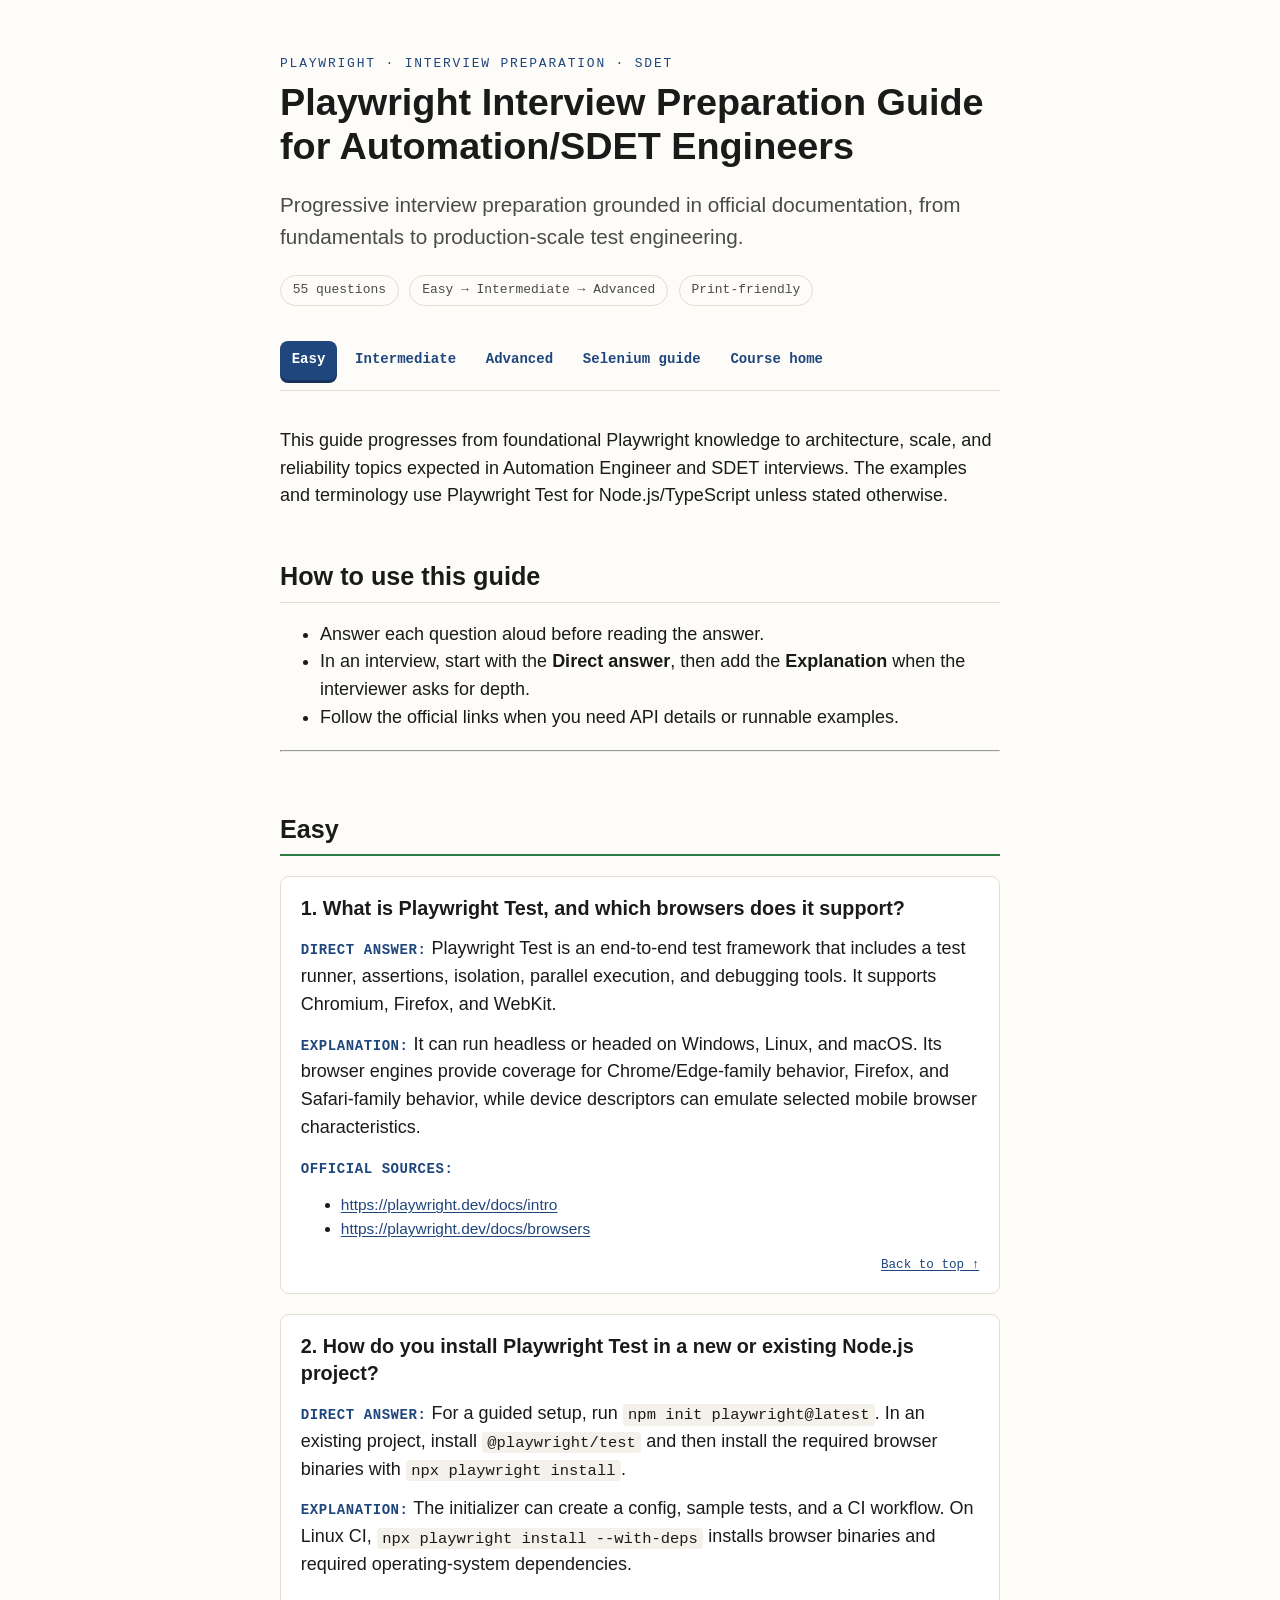
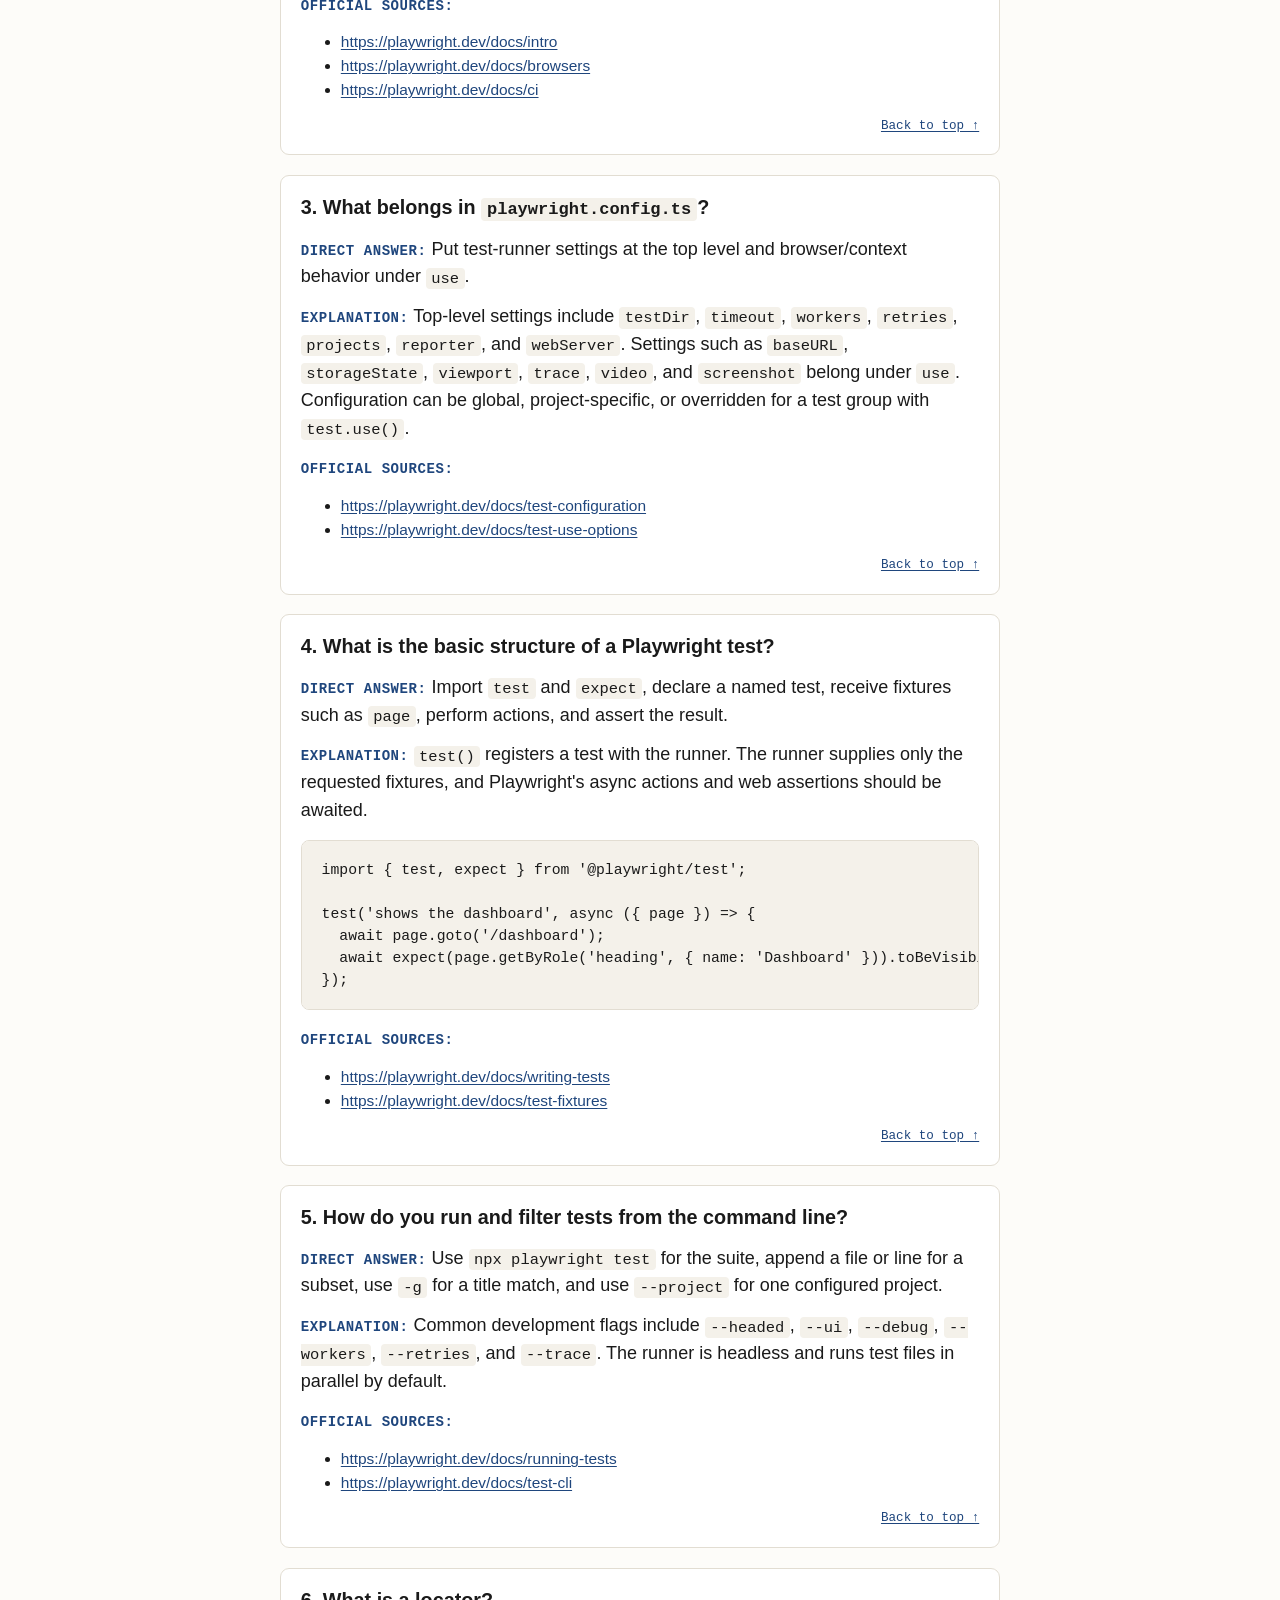
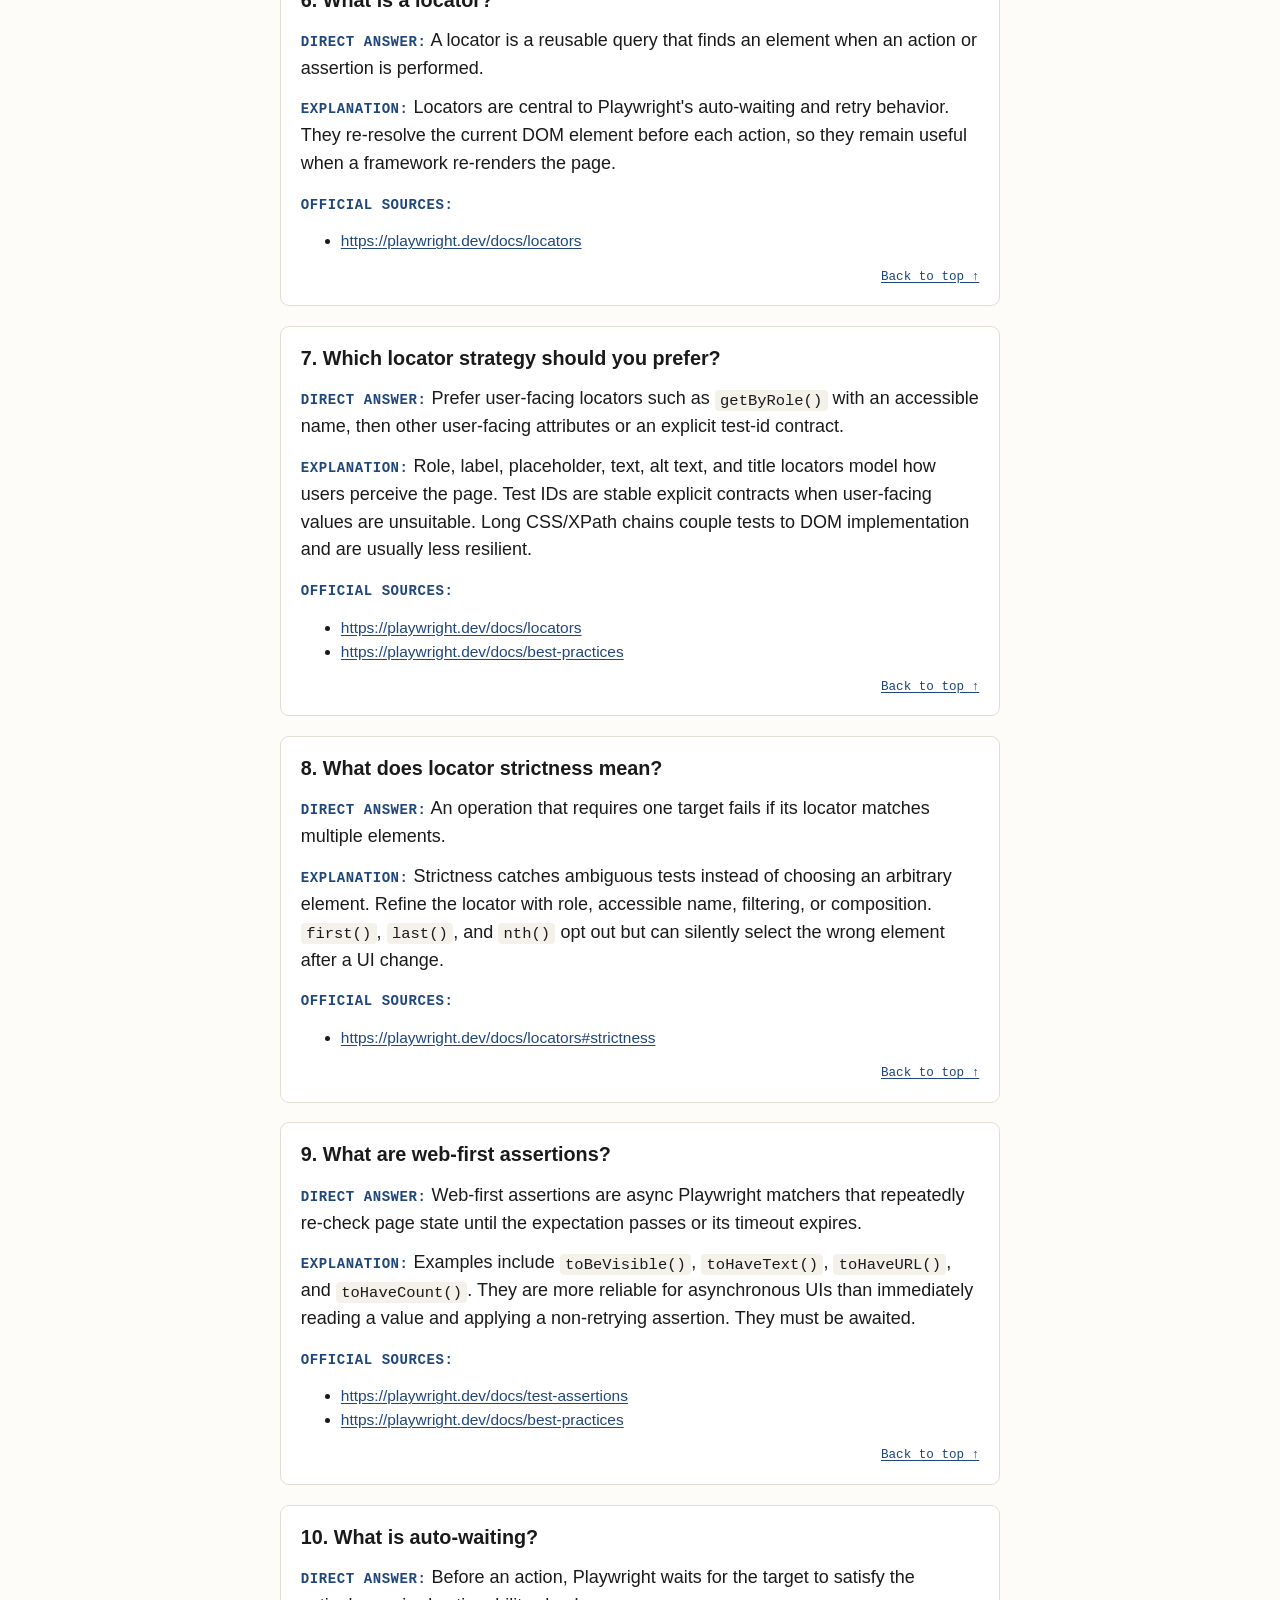
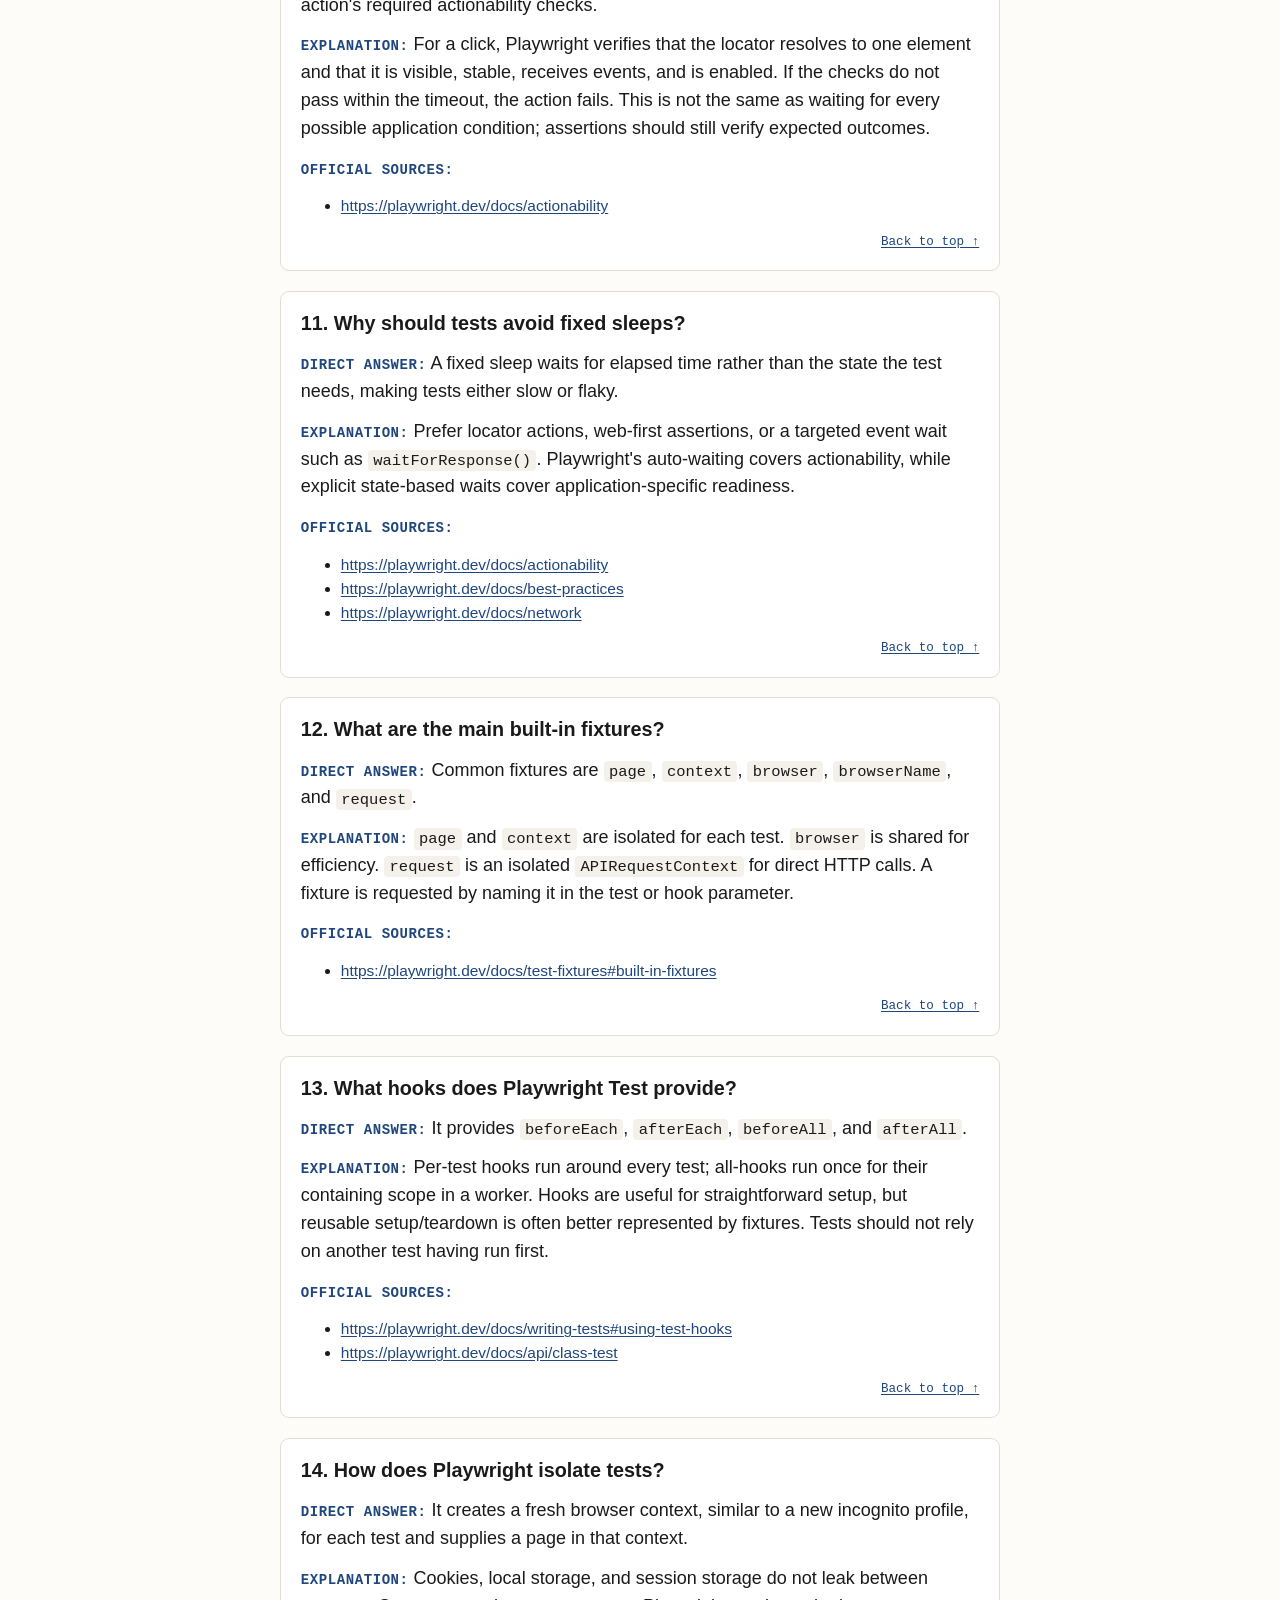
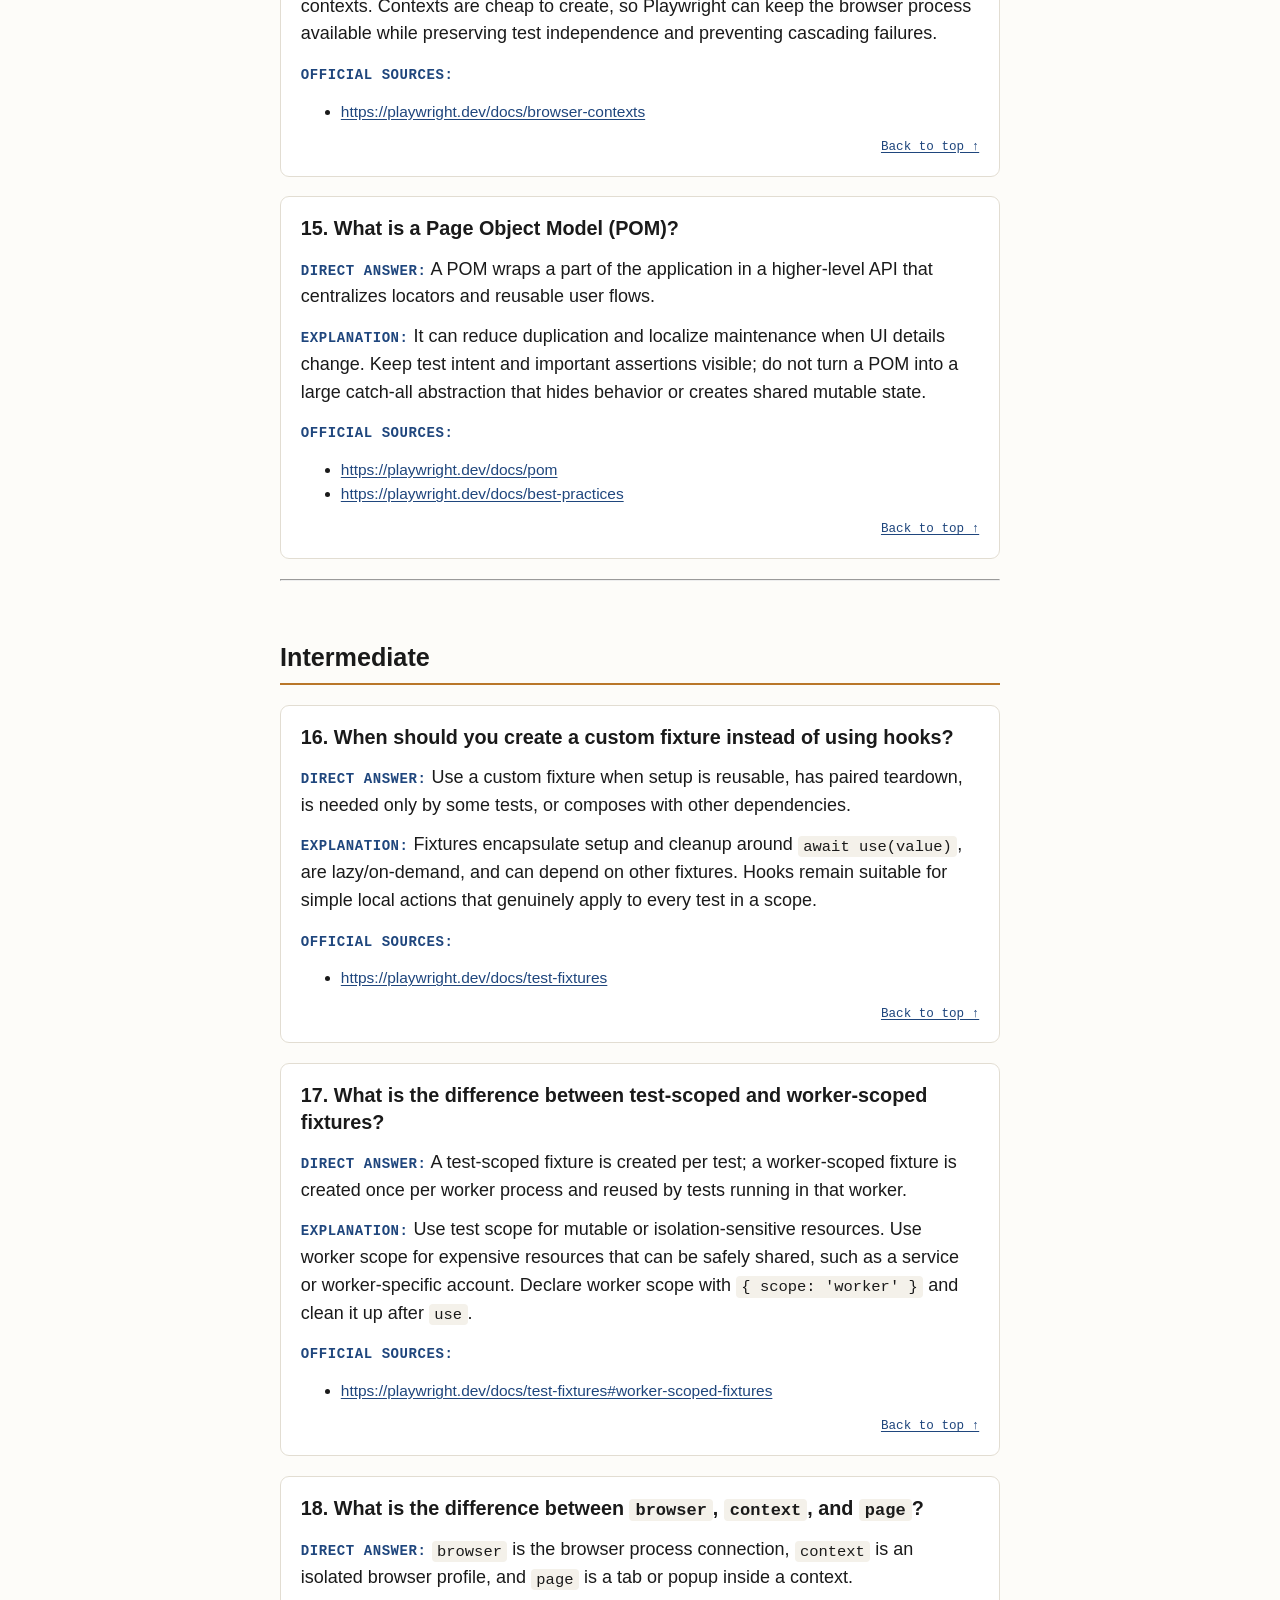
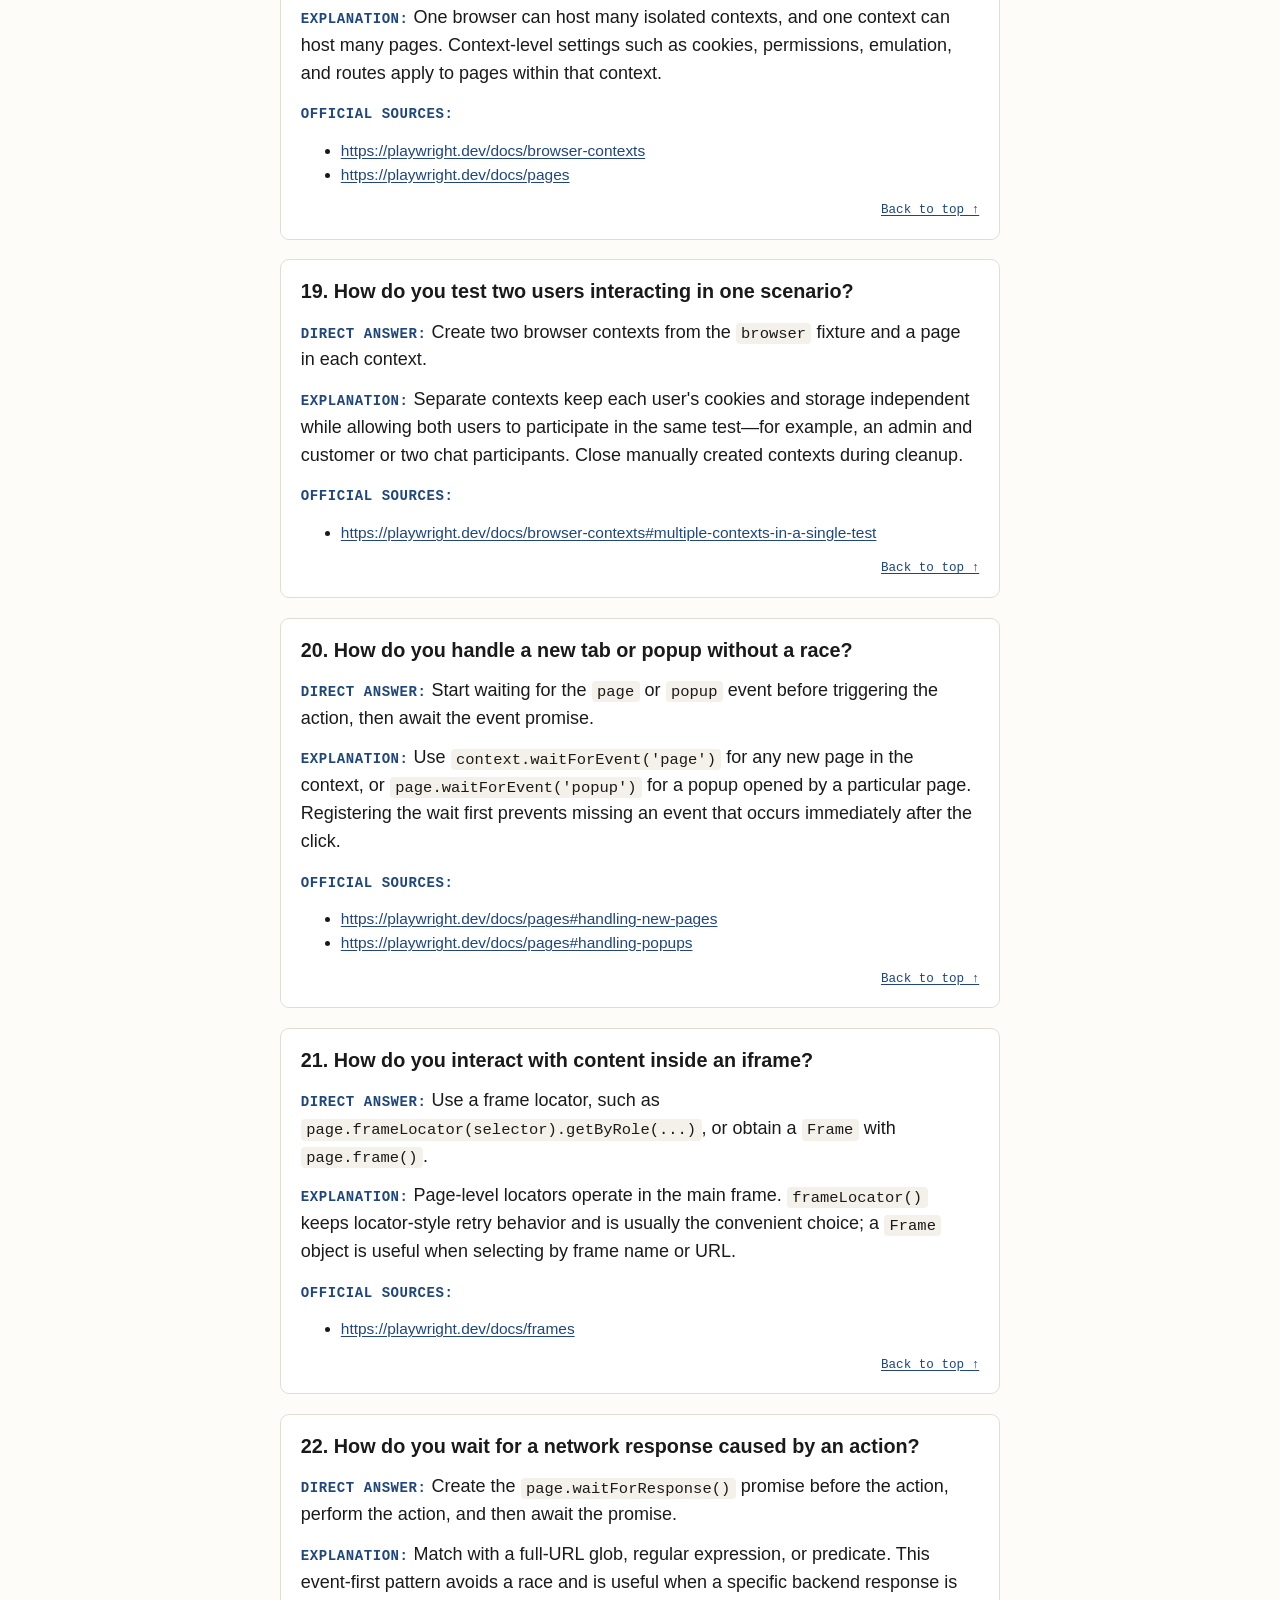
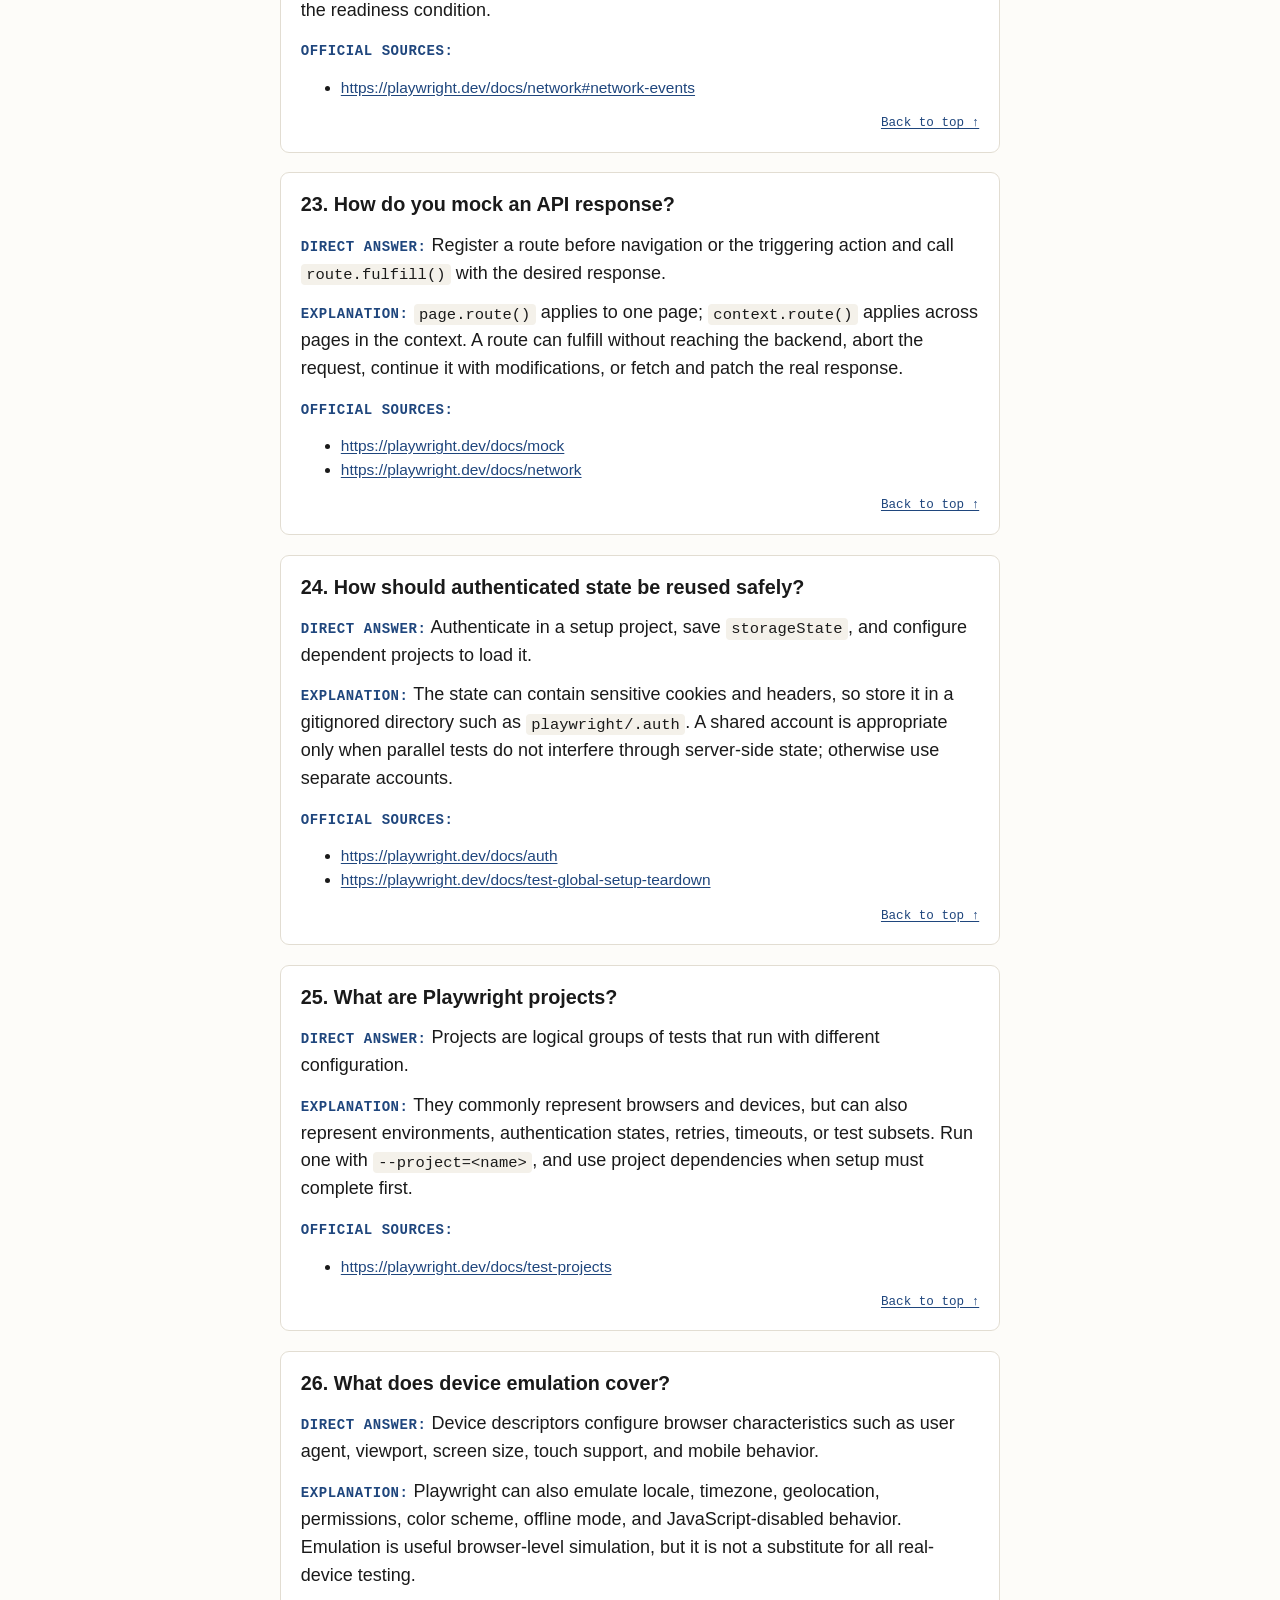
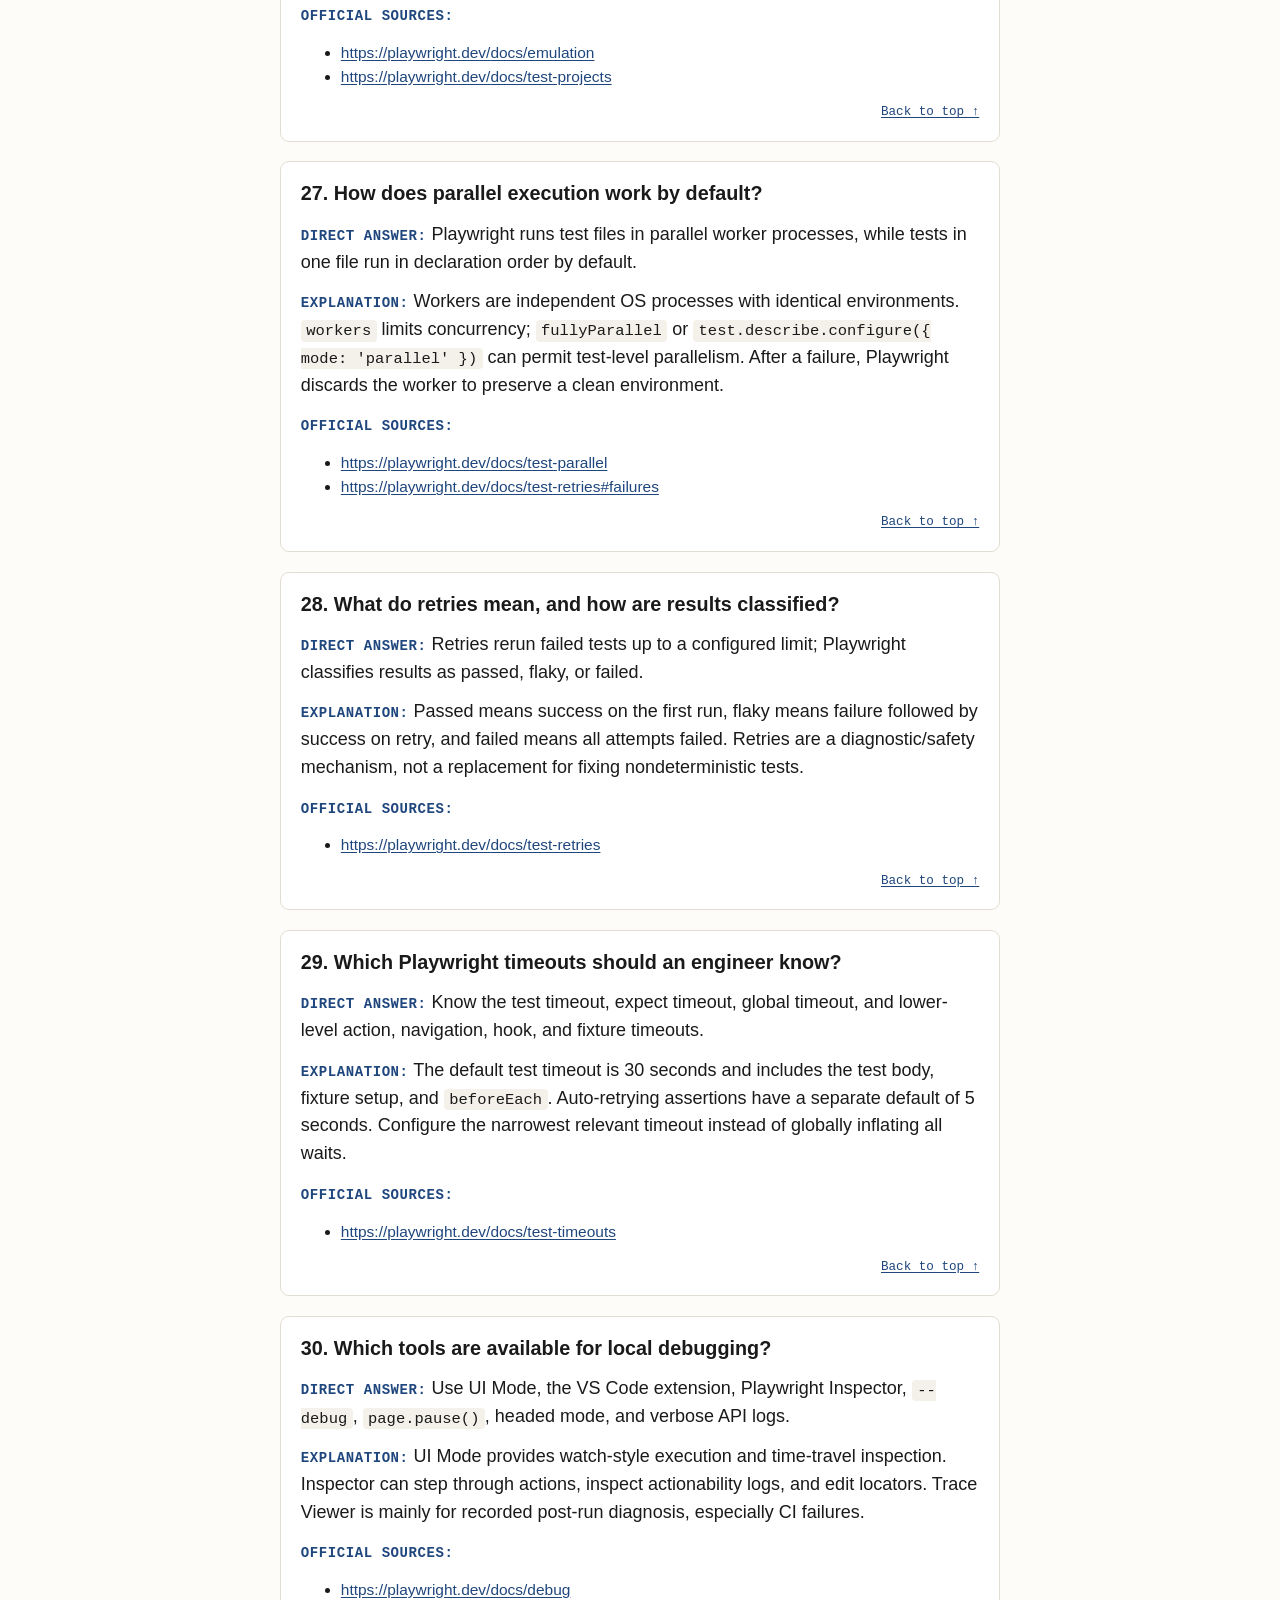
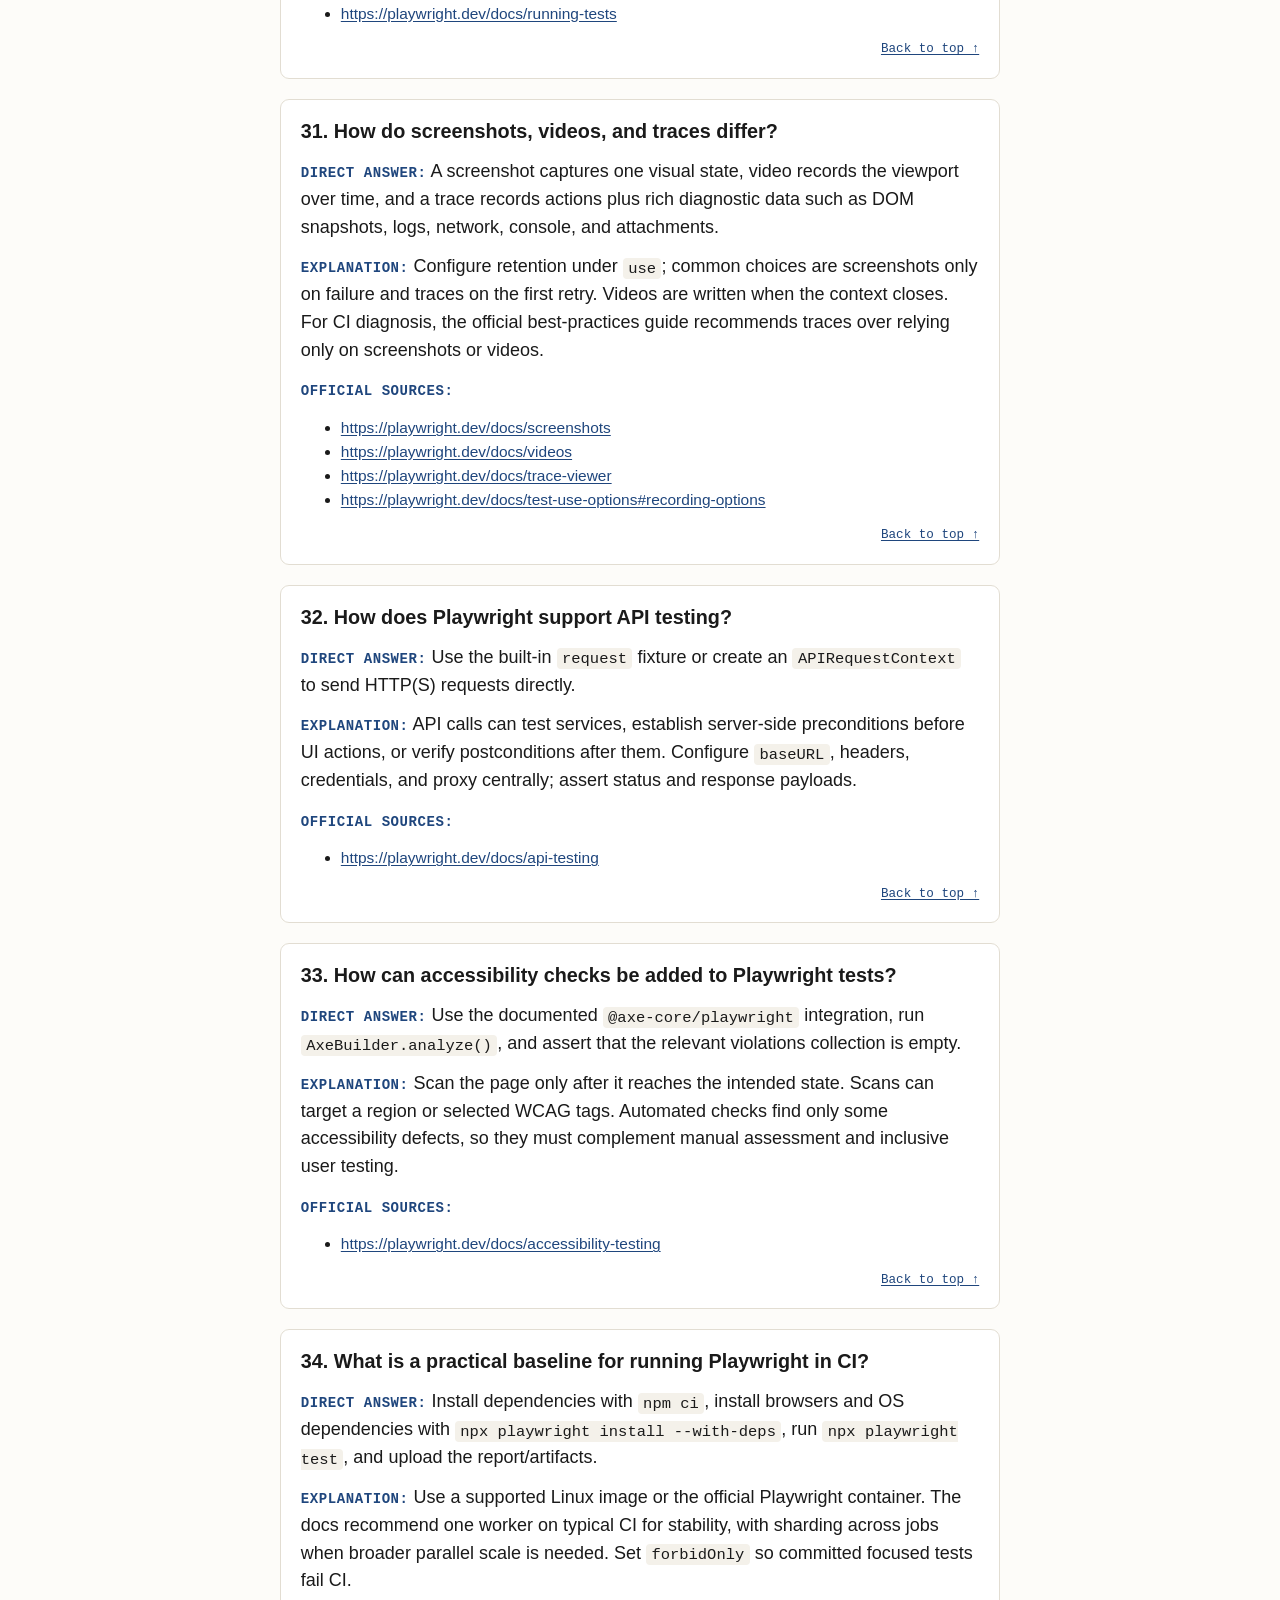
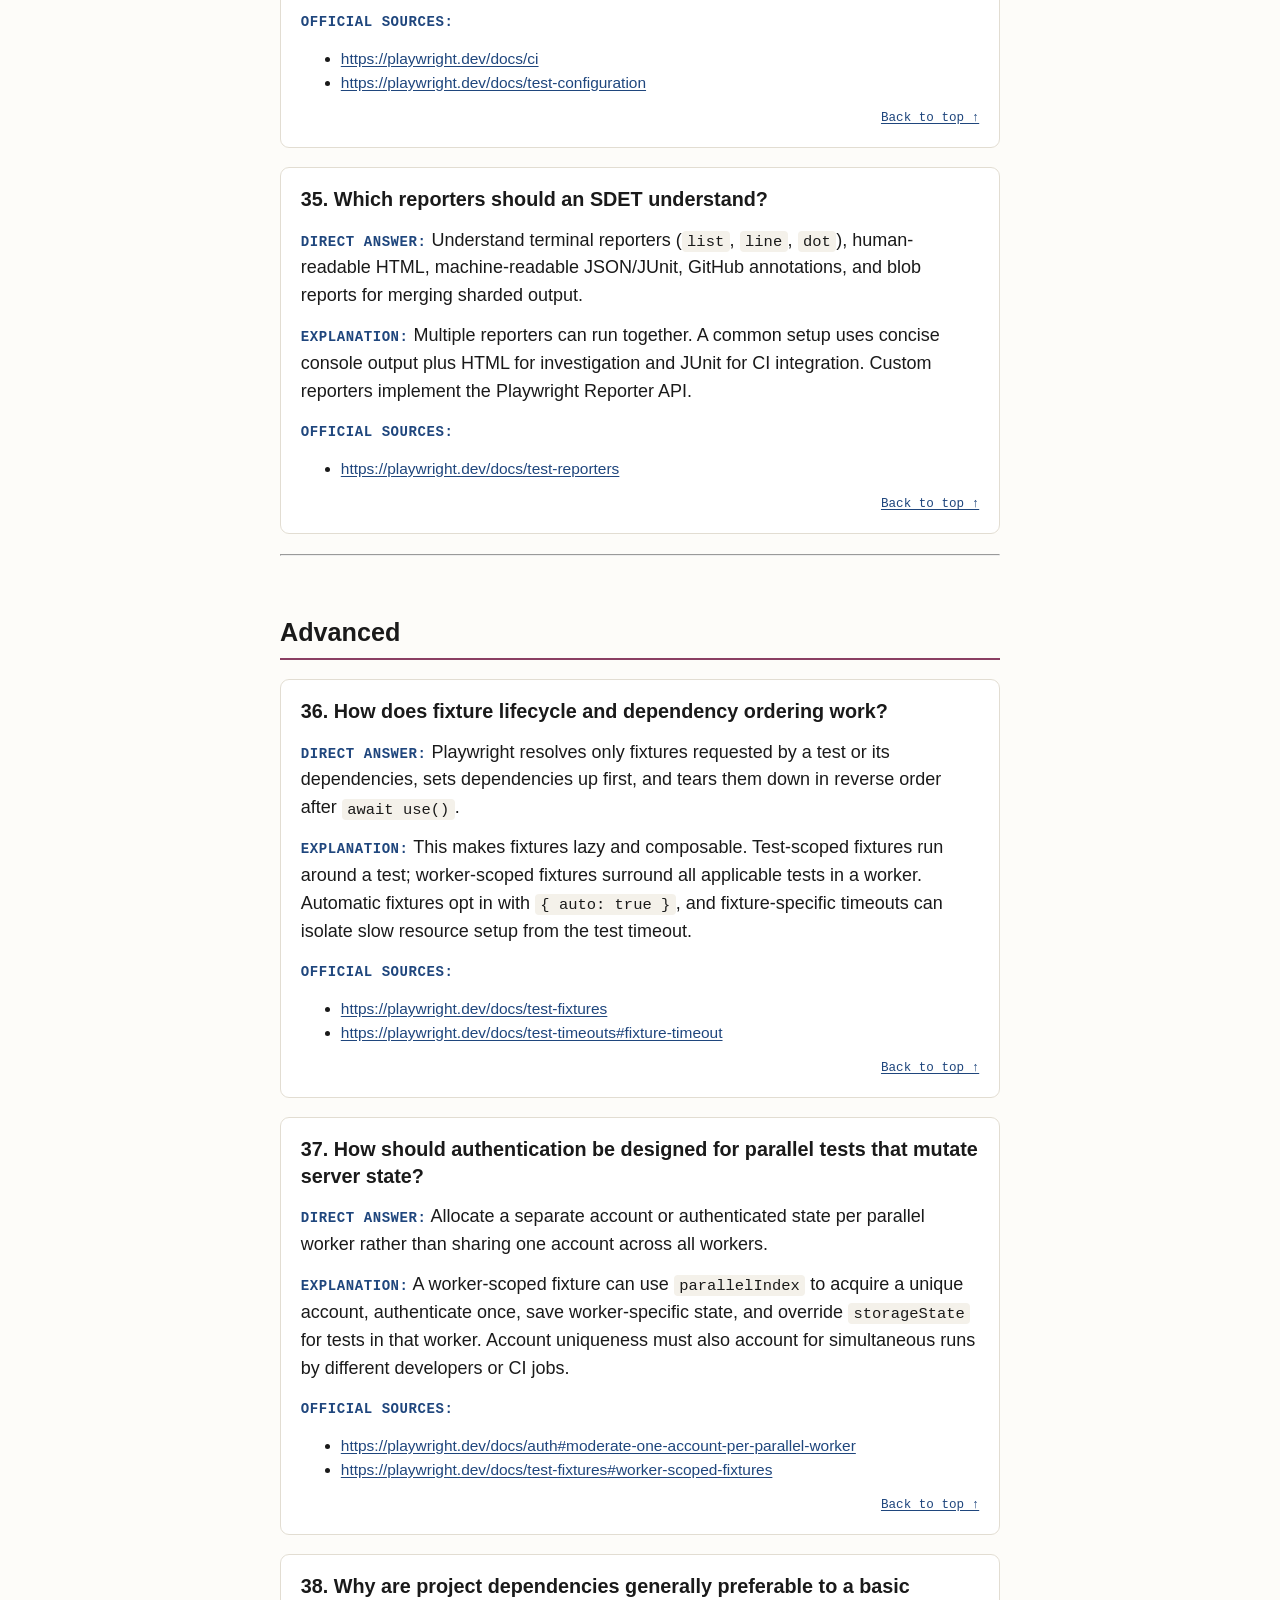
==== commit ee712cc4: "Enable Playwright guide level tabs" ====
--- a/playwright-interview-guide.html
+++ b/playwright-interview-guide.html
@@ -20,9 +20,9 @@
     <span>Print-friendly</span>
   </div>
   <nav class="guide-nav" aria-label="Guide navigation">
-    <a href="#easy">Easy</a>
-    <a href="#intermediate">Intermediate</a>
-    <a href="#advanced">Advanced</a>
+    <a href="#easy" data-level="easy">Easy</a>
+    <a href="#intermediate" data-level="intermediate">Intermediate</a>
+    <a href="#advanced" data-level="advanced">Advanced</a>
     <a href="selenium-interview-guide.html">Selenium guide</a>
     <a href="index.html">Course home</a>
   </nav>
@@ -672,5 +672,6 @@
     <span class="fine">Original study guide with links to authoritative sources.</span>
   </nav>
 </main>
+<script src="assets/interview.js"></script>
 </body>
 </html>
--- a/assets/course.css
+++ b/assets/course.css
@@ -0,0 +1,200 @@
+/* Shared stylesheet for the Playwright course.
+   Tufte-inspired: readable measure, generous margins, prints well.
+   Every lesson links this file so the course looks like one consistent whole. */
+
+:root {
+  --ink: #1a1a1a;
+  --ink-soft: #4a4a4a;
+  --paper: #fdfcf9;
+  --rule: #e2ddd2;
+  --accent: #1F467D;
+  --accent-soft: #eaf5ee;
+  --code-bg: #f4f1ea;
+  --warn-bg: #fdf3e7;
+  --warn-border: #e0a44a;
+  --measure: 40rem;
+  --serif: "Aptos", "Segoe UI", Arial, sans-serif;
+  --mono: "SF Mono", "JetBrains Mono", "Fira Code", ui-monospace, Menlo, Consolas, monospace;
+}
+
+* { box-sizing: border-box; }
+
+html { font-size: 18px; }
+
+body {
+  font-family: var(--serif);
+  color: var(--ink);
+  background: var(--paper);
+  line-height: 1.55;
+  margin: 0;
+  padding: 3rem 1.5rem 6rem;
+}
+
+.page {
+  max-width: var(--measure);
+  margin: 0 auto;
+}
+
+/* ---- Course furniture ---- */
+
+.eyebrow {
+  font-family: var(--mono);
+  font-size: 0.72rem;
+  letter-spacing: 0.14em;
+  text-transform: uppercase;
+  color: var(--accent);
+  margin: 0 0 0.4rem;
+}
+
+h1 {
+  font-size: 2.1rem;
+  line-height: 1.15;
+  margin: 0 0 0.6rem;
+  font-weight: 600;
+}
+
+h2 {
+  font-size: 1.4rem;
+  margin: 2.6rem 0 0.6rem;
+  font-weight: 600;
+  border-bottom: 1px solid var(--rule);
+  padding-bottom: 0.3rem;
+}
+
+h3 { font-size: 1.1rem; margin: 1.8rem 0 0.4rem; }
+
+p, li { color: var(--ink); }
+.lede { font-size: 1.15rem; color: var(--ink-soft); }
+
+a { color: var(--accent); text-underline-offset: 2px; }
+
+small, .fine { color: var(--ink-soft); font-size: 0.85rem; }
+
+/* ---- Code ---- */
+
+code {
+  font-family: var(--mono);
+  font-size: 0.86em;
+  background: var(--code-bg);
+  padding: 0.1em 0.35em;
+  border-radius: 4px;
+}
+
+pre {
+  font-family: var(--mono);
+  font-size: 0.82rem;
+  line-height: 1.5;
+  background: var(--code-bg);
+  border: 1px solid var(--rule);
+  border-radius: 8px;
+  padding: 1rem 1.1rem;
+  overflow-x: auto;
+}
+
+pre code { background: none; padding: 0; font-size: inherit; }
+
+.cmd {
+  background: #1e1e1e;
+  color: #e8e8e8;
+  border: none;
+}
+.cmd code { color: #e8e8e8; }
+.cmd .prompt { color: var(--accent); user-select: none; }
+
+/* ---- Callouts ---- */
+
+.callout {
+  border-left: 3px solid var(--accent);
+  background: var(--accent-soft);
+  padding: 0.8rem 1rem;
+  border-radius: 0 6px 6px 0;
+  margin: 1.4rem 0;
+}
+
+.callout.warn {
+  border-left-color: var(--warn-border);
+  background: var(--warn-bg);
+}
+
+.callout .tag {
+  font-family: var(--mono);
+  font-size: 0.7rem;
+  letter-spacing: 0.1em;
+  text-transform: uppercase;
+  display: block;
+  margin-bottom: 0.25rem;
+  color: var(--accent);
+}
+.callout.warn .tag { color: #b9772a; }
+
+/* ---- Numbered steps ---- */
+
+.step {
+  display: flex;
+  gap: 0.9rem;
+  margin: 1.2rem 0;
+  align-items: baseline;
+}
+.step .n {
+  flex: 0 0 auto;
+  font-family: var(--mono);
+  font-weight: 600;
+  color: var(--accent);
+  border: 1px solid var(--accent);
+  border-radius: 50%;
+  width: 1.7rem;
+  height: 1.7rem;
+  display: grid;
+  place-items: center;
+  font-size: 0.8rem;
+}
+.step .body { flex: 1 1 auto; }
+.step .body > :first-child { margin-top: 0; }
+
+/* ---- Key concept table ---- */
+
+.rhythm {
+  width: 100%;
+  border-collapse: collapse;
+  margin: 1.2rem 0;
+  font-size: 0.92rem;
+}
+.rhythm th, .rhythm td {
+  text-align: left;
+  padding: 0.55rem 0.6rem;
+  border-bottom: 1px solid var(--rule);
+  vertical-align: top;
+}
+.rhythm th { color: var(--accent); font-family: var(--mono); font-size: 0.75rem; letter-spacing: 0.08em; text-transform: uppercase; }
+.rhythm code { font-size: 0.82em; }
+
+/* ---- Footer nav ---- */
+
+.lesson-nav {
+  margin-top: 3.5rem;
+  padding-top: 1.2rem;
+  border-top: 1px solid var(--rule);
+  display: flex;
+  flex-wrap: wrap;
+  gap: 1rem;
+  justify-content: space-between;
+  font-size: 0.9rem;
+}
+
+.ask-teacher {
+  margin-top: 2.5rem;
+  padding: 1rem 1.2rem;
+  border: 1px dashed var(--accent);
+  border-radius: 8px;
+  background: var(--accent-soft);
+  font-size: 0.95rem;
+}
+.ask-teacher strong { color: var(--accent); }
+
+/* ---- Print ---- */
+@media print {
+  body { background: #fff; padding: 0; font-size: 12pt; }
+  .quiz-controls, .lesson-nav { display: none; }
+  pre, .callout { break-inside: avoid; }
+  a { color: var(--ink); text-decoration: none; }
+}
--- a/assets/interview.css
+++ b/assets/interview.css
@@ -0,0 +1,130 @@
+/* Interview-guide additions. Extends the shared course.css visual language. */
+
+:root {
+  --easy: #2d7d46;
+  --intermediate: #b9772a;
+  --advanced: #8a3f62;
+}
+
+html { scroll-behavior: smooth; }
+
+.guide-nav {
+  display: flex;
+  flex-wrap: nowrap;
+  align-items: center;
+  gap: 0.35rem;
+  margin: 1.4rem 0 2rem;
+  padding: 0.55rem 0;
+  border-bottom: 1px solid var(--rule);
+  font-family: var(--mono);
+  font-size: 0.78rem;
+  overflow-x: auto;
+  position: sticky;
+  top: 0;
+  z-index: 10;
+  background: color-mix(in srgb, var(--paper) 94%, transparent);
+  backdrop-filter: blur(8px);
+  scrollbar-width: none;
+}
+
+.guide-nav::-webkit-scrollbar { display: none; }
+
+.guide-nav a {
+  flex: 0 0 auto;
+  padding: 0.48rem 0.65rem;
+  border-radius: 8px;
+  color: var(--accent);
+  font-weight: 600;
+  text-decoration: none;
+  transition: color 0.15s ease, background-color 0.15s ease;
+}
+
+.guide-nav a:hover { background: var(--accent-soft); }
+
+.guide-nav a[data-level].is-active {
+  color: #fff;
+  background: var(--accent);
+  box-shadow: 0 3px 0 color-mix(in srgb, var(--accent) 72%, #000);
+}
+
+.guide-meta {
+  display: flex;
+  flex-wrap: wrap;
+  gap: 0.6rem;
+  margin: 1.2rem 0;
+}
+
+.guide-meta span {
+  border: 1px solid var(--rule);
+  border-radius: 999px;
+  padding: 0.25rem 0.65rem;
+  color: var(--ink-soft);
+  font-family: var(--mono);
+  font-size: 0.72rem;
+}
+
+.qa {
+  margin: 1.1rem 0;
+  padding: 1rem 1.1rem;
+  border: 1px solid var(--rule);
+  border-radius: 9px;
+  background: #fff;
+  break-inside: avoid;
+}
+
+.qa h3 {
+  margin: 0 0 0.75rem;
+  line-height: 1.35;
+}
+
+.qa p { margin: 0.65rem 0; }
+.qa ul { margin: 0.45rem 0 0; }
+
+.level-heading {
+  margin-top: 3.2rem;
+  border-bottom-width: 2px;
+}
+
+#easy { border-bottom-color: var(--easy); }
+#intermediate { border-bottom-color: var(--intermediate); }
+#advanced { border-bottom-color: var(--advanced); }
+
+.answer-label {
+  color: var(--accent);
+  font-family: var(--mono);
+  font-size: 0.78rem;
+  letter-spacing: 0.04em;
+  text-transform: uppercase;
+}
+
+.source-list {
+  font-size: 0.86rem;
+  overflow-wrap: anywhere;
+}
+
+.back-to-top {
+  display: block;
+  margin-top: 0.8rem;
+  text-align: right;
+  font-family: var(--mono);
+  font-size: 0.7rem;
+}
+
+@media (max-width: 42rem) {
+  html { font-size: 16px; }
+  body { padding-inline: 1rem; }
+  .qa { padding: 0.85rem; }
+  .guide-nav {
+    margin-inline: -1rem;
+    padding-inline: 1rem;
+  }
+}
+
+@media print {
+  .guide-nav, .back-to-top { display: none; }
+  .qa {
+    border-color: #bbb;
+    box-shadow: none;
+  }
+  h2, h3 { break-after: avoid; }
+}
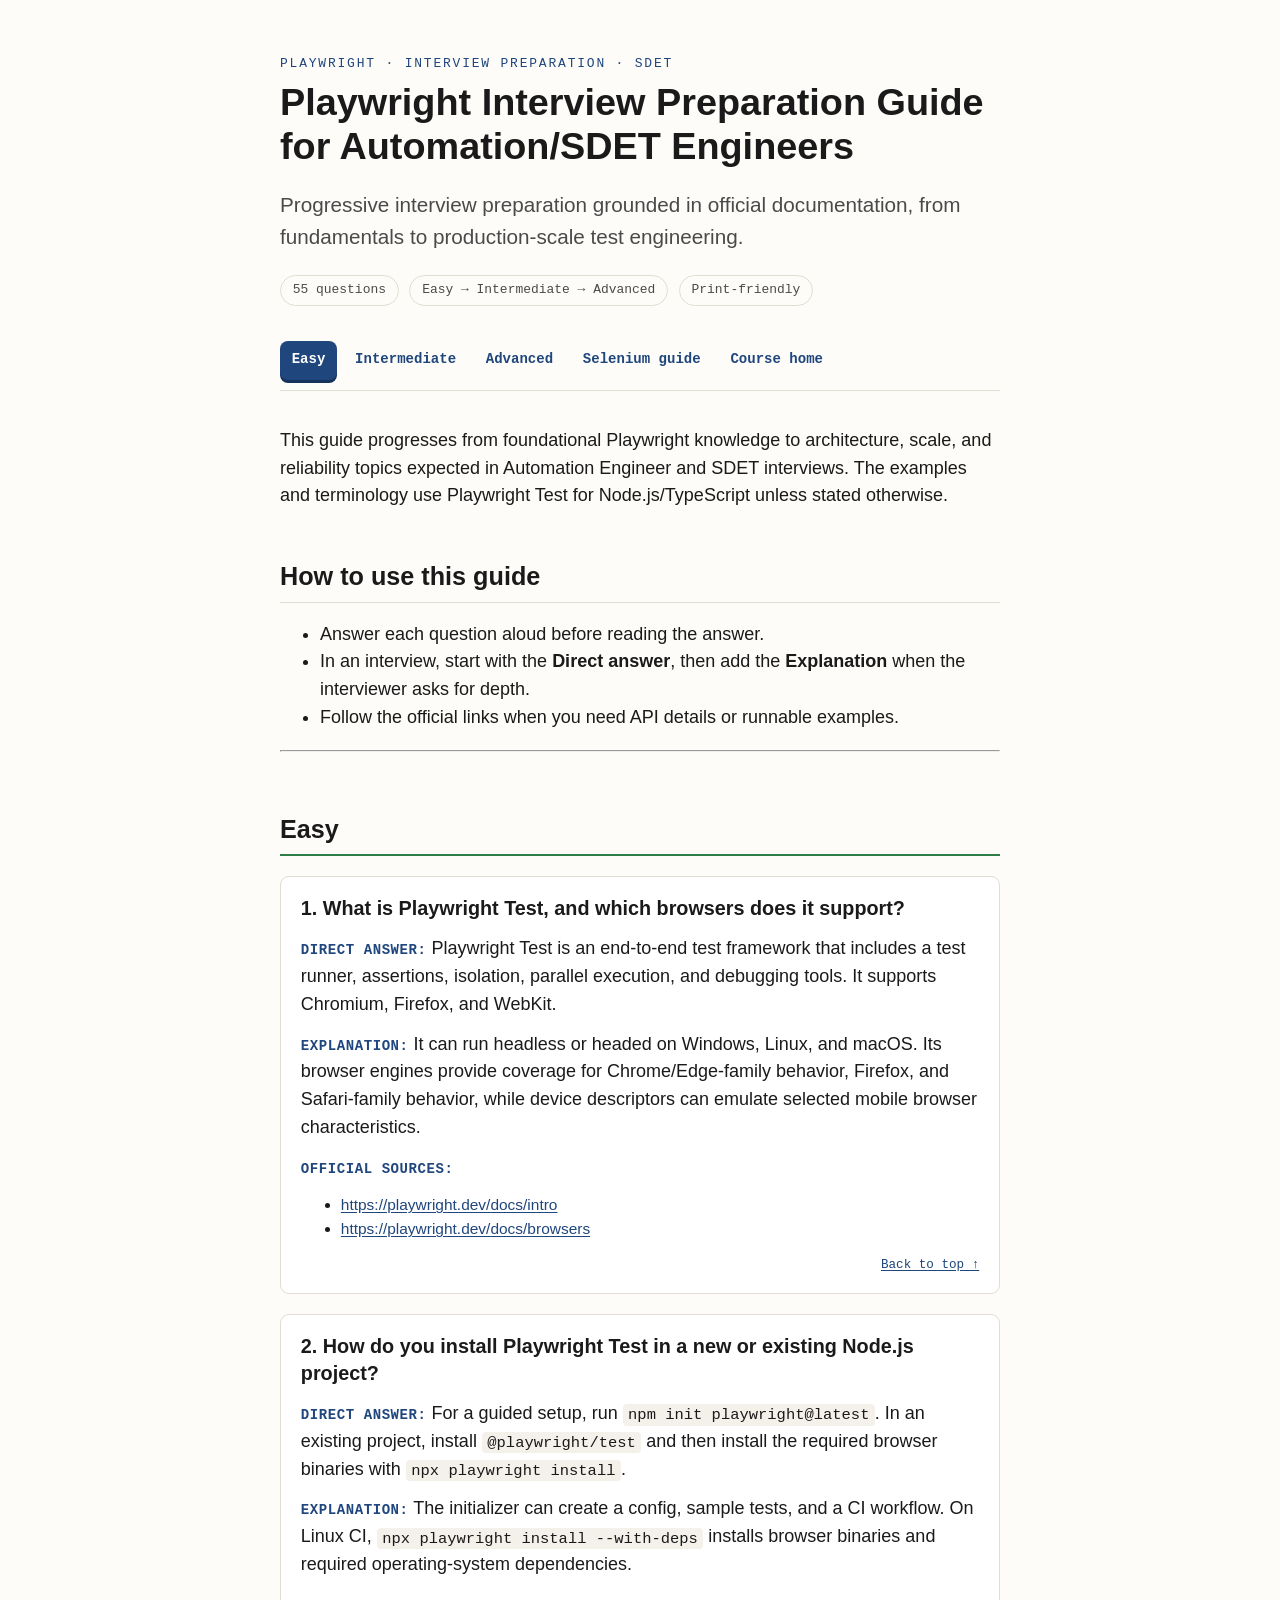
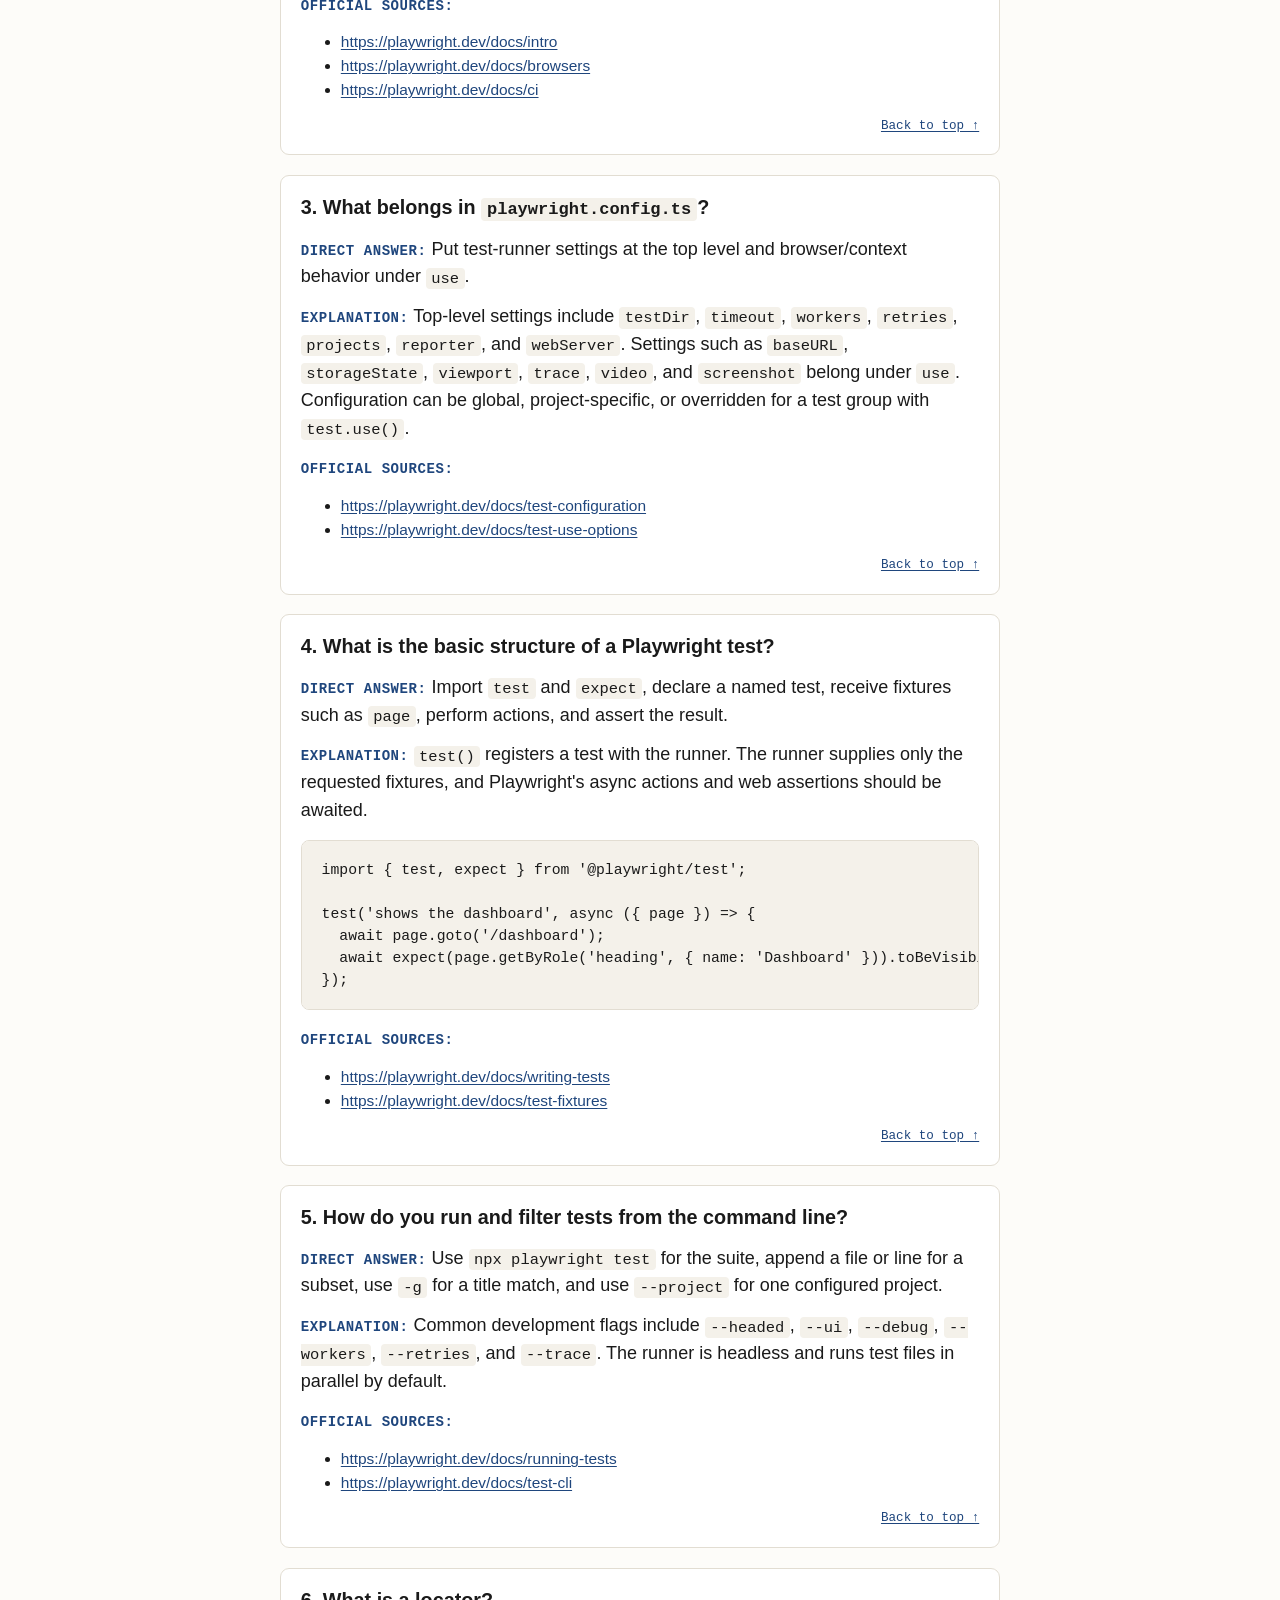
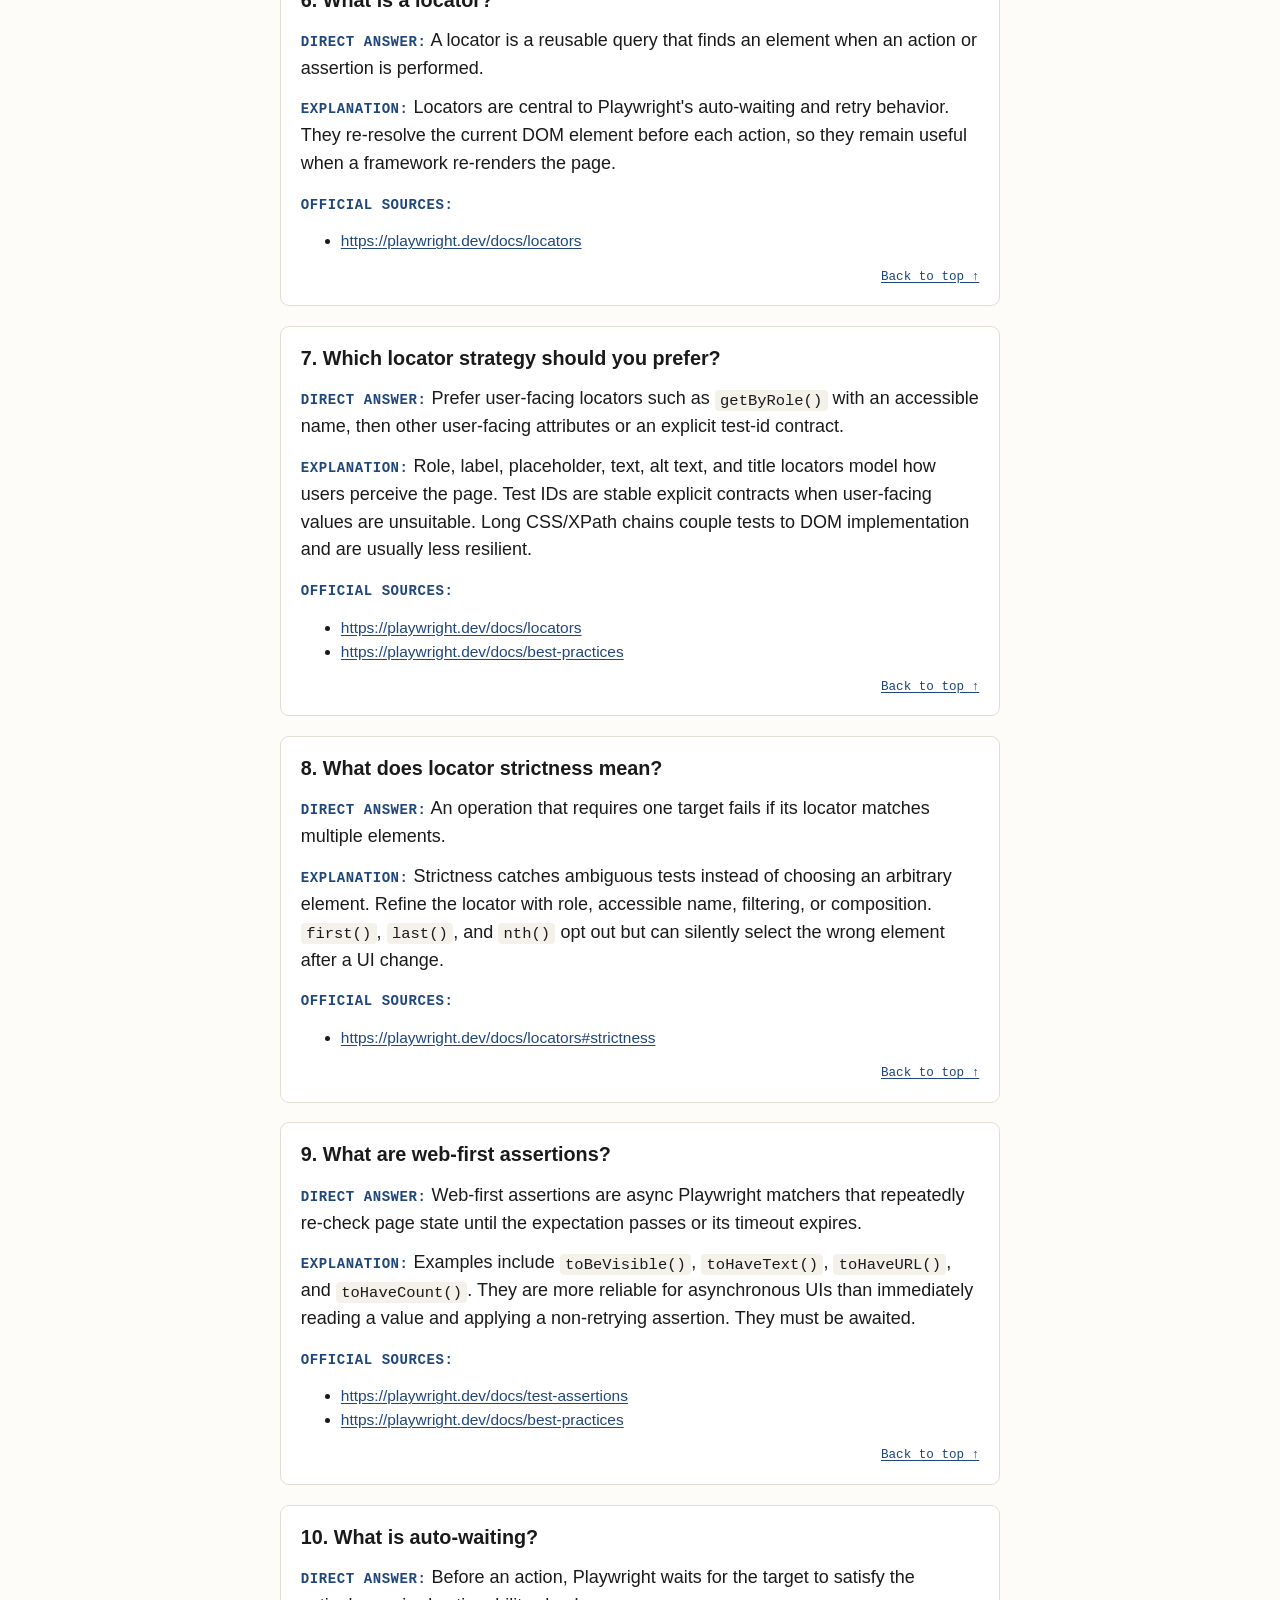
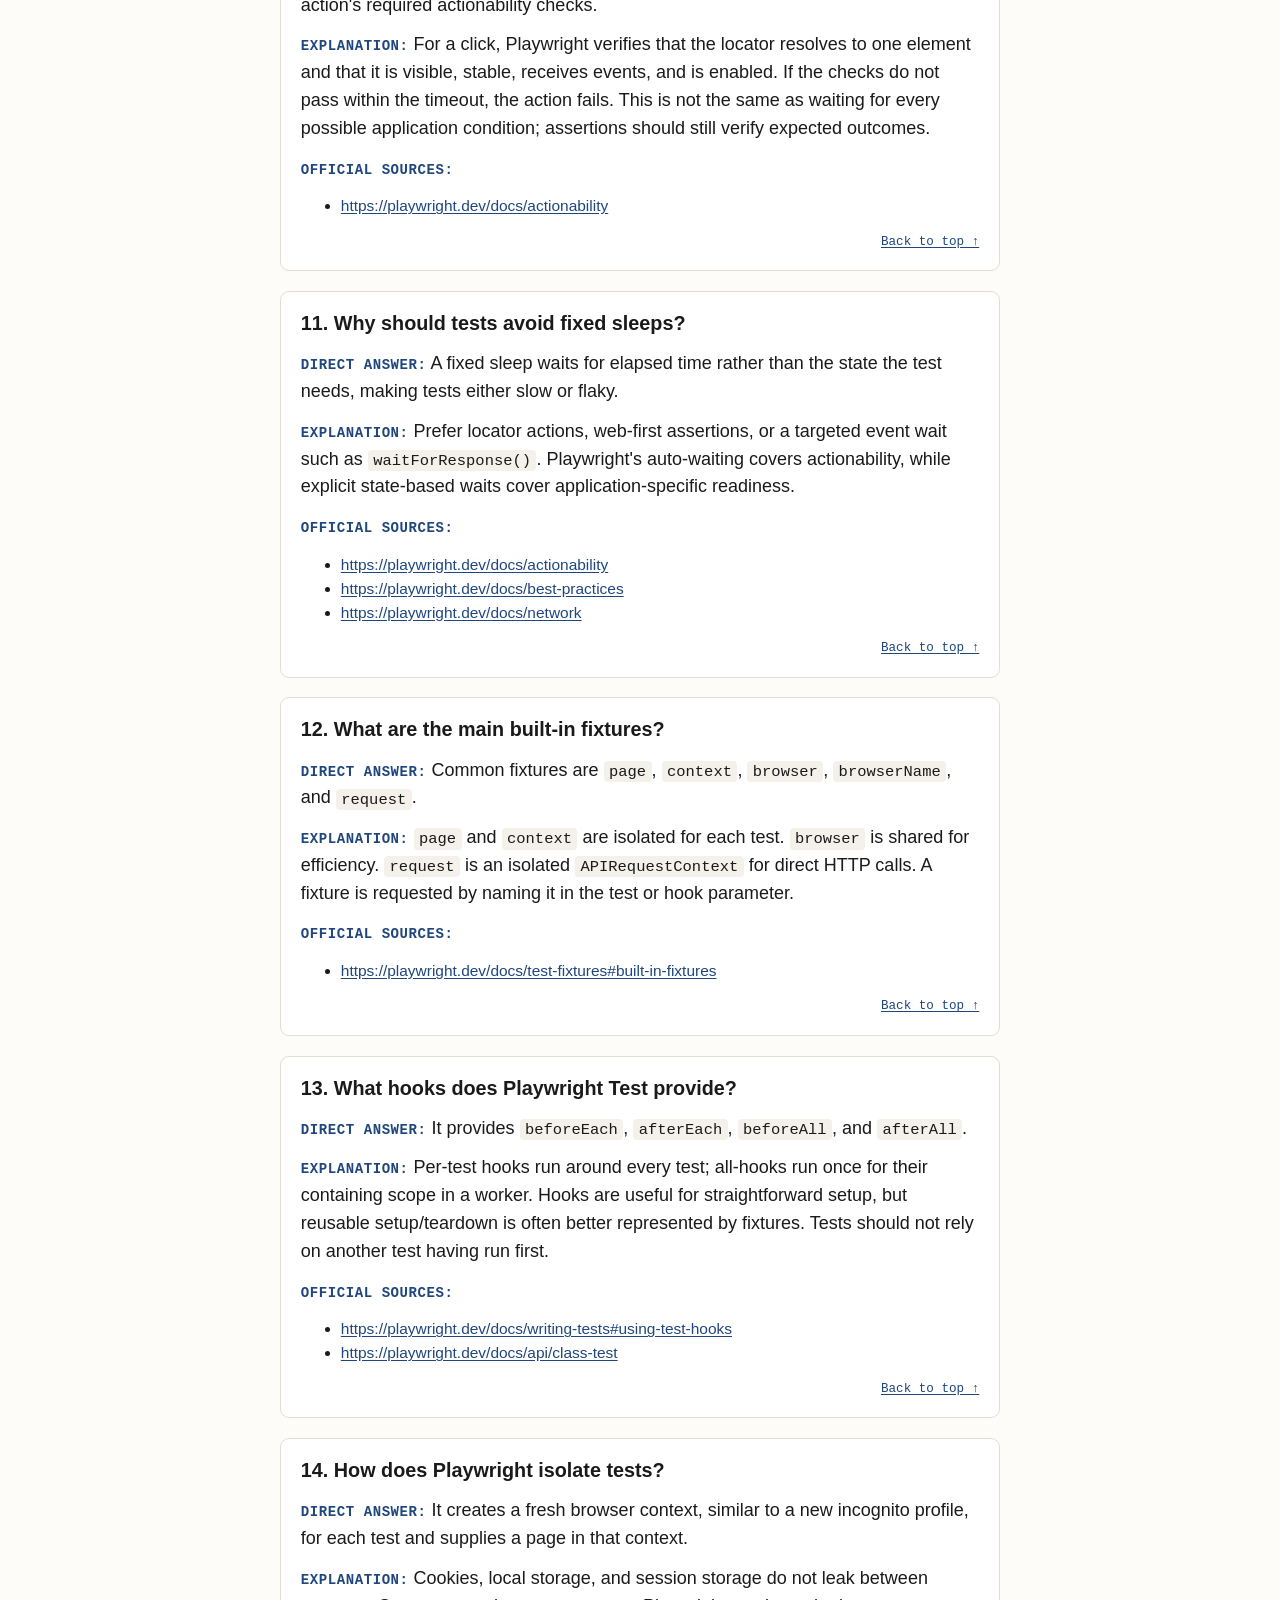
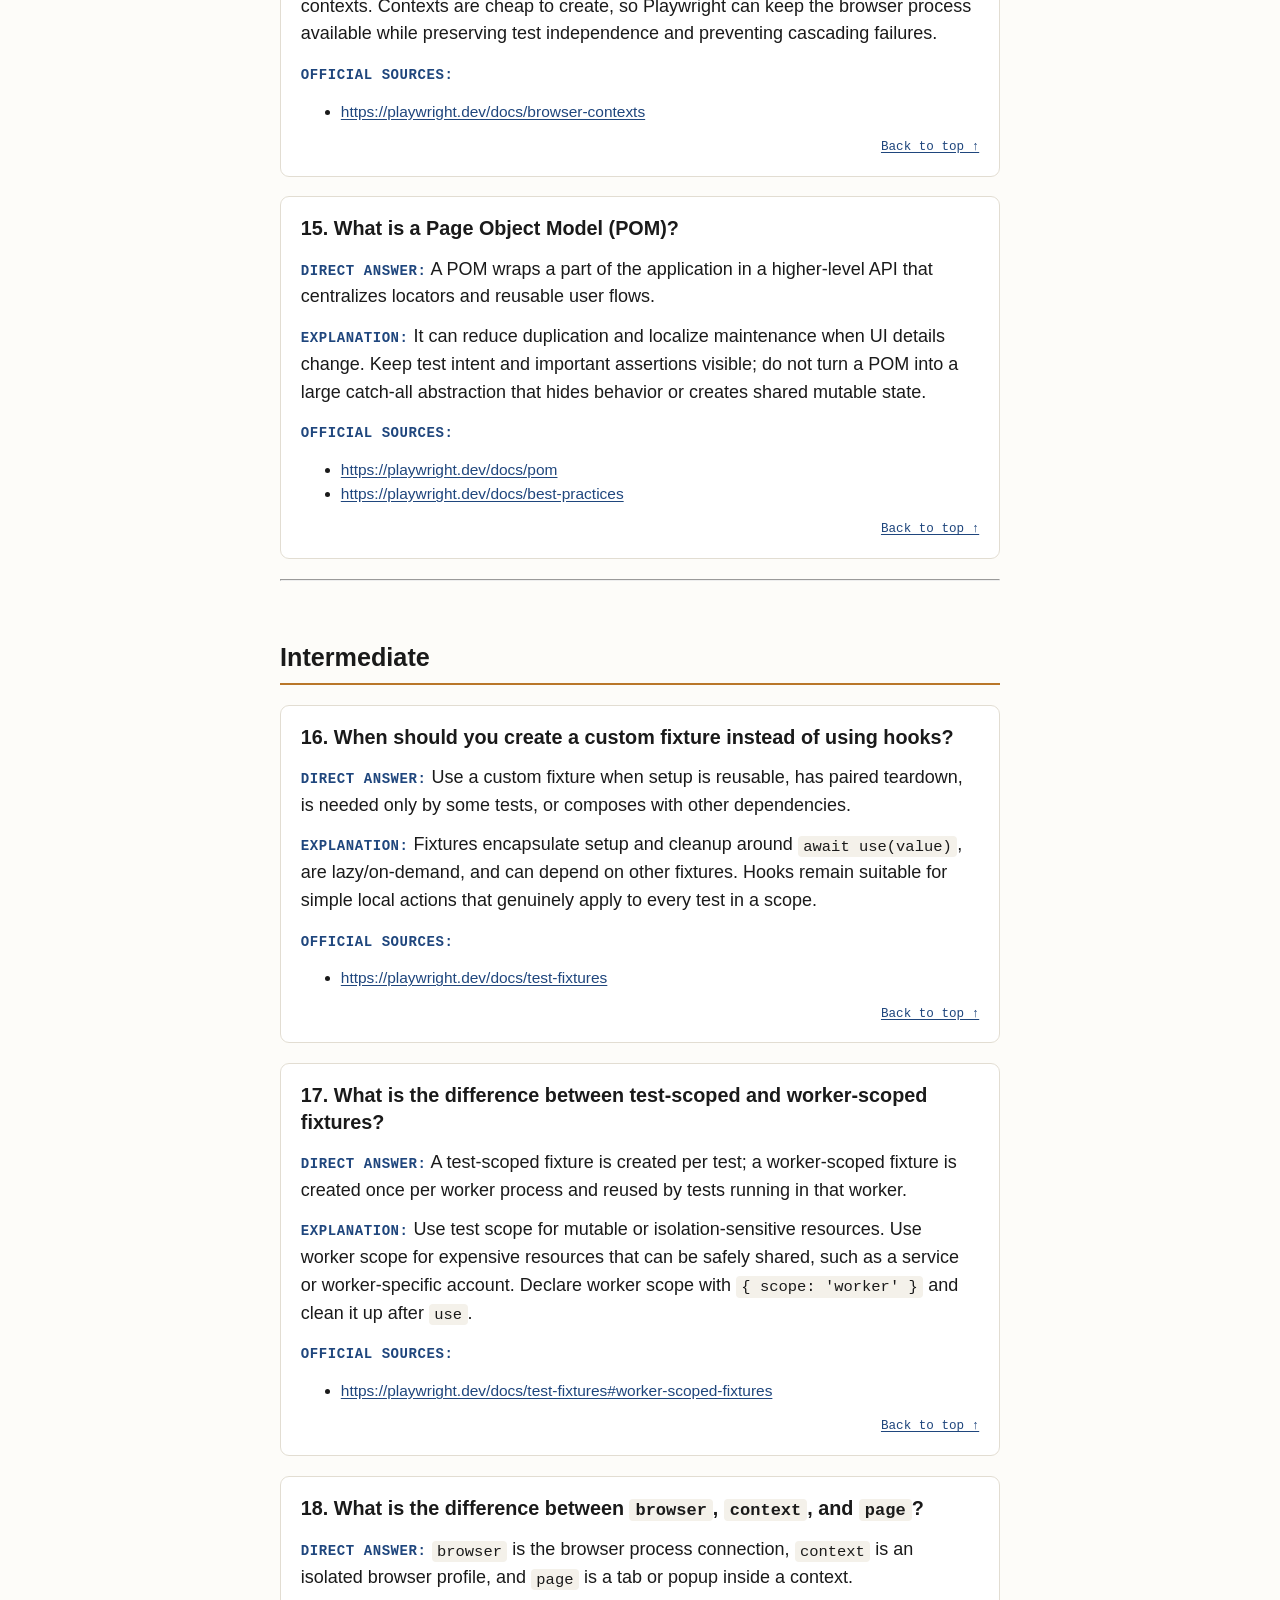
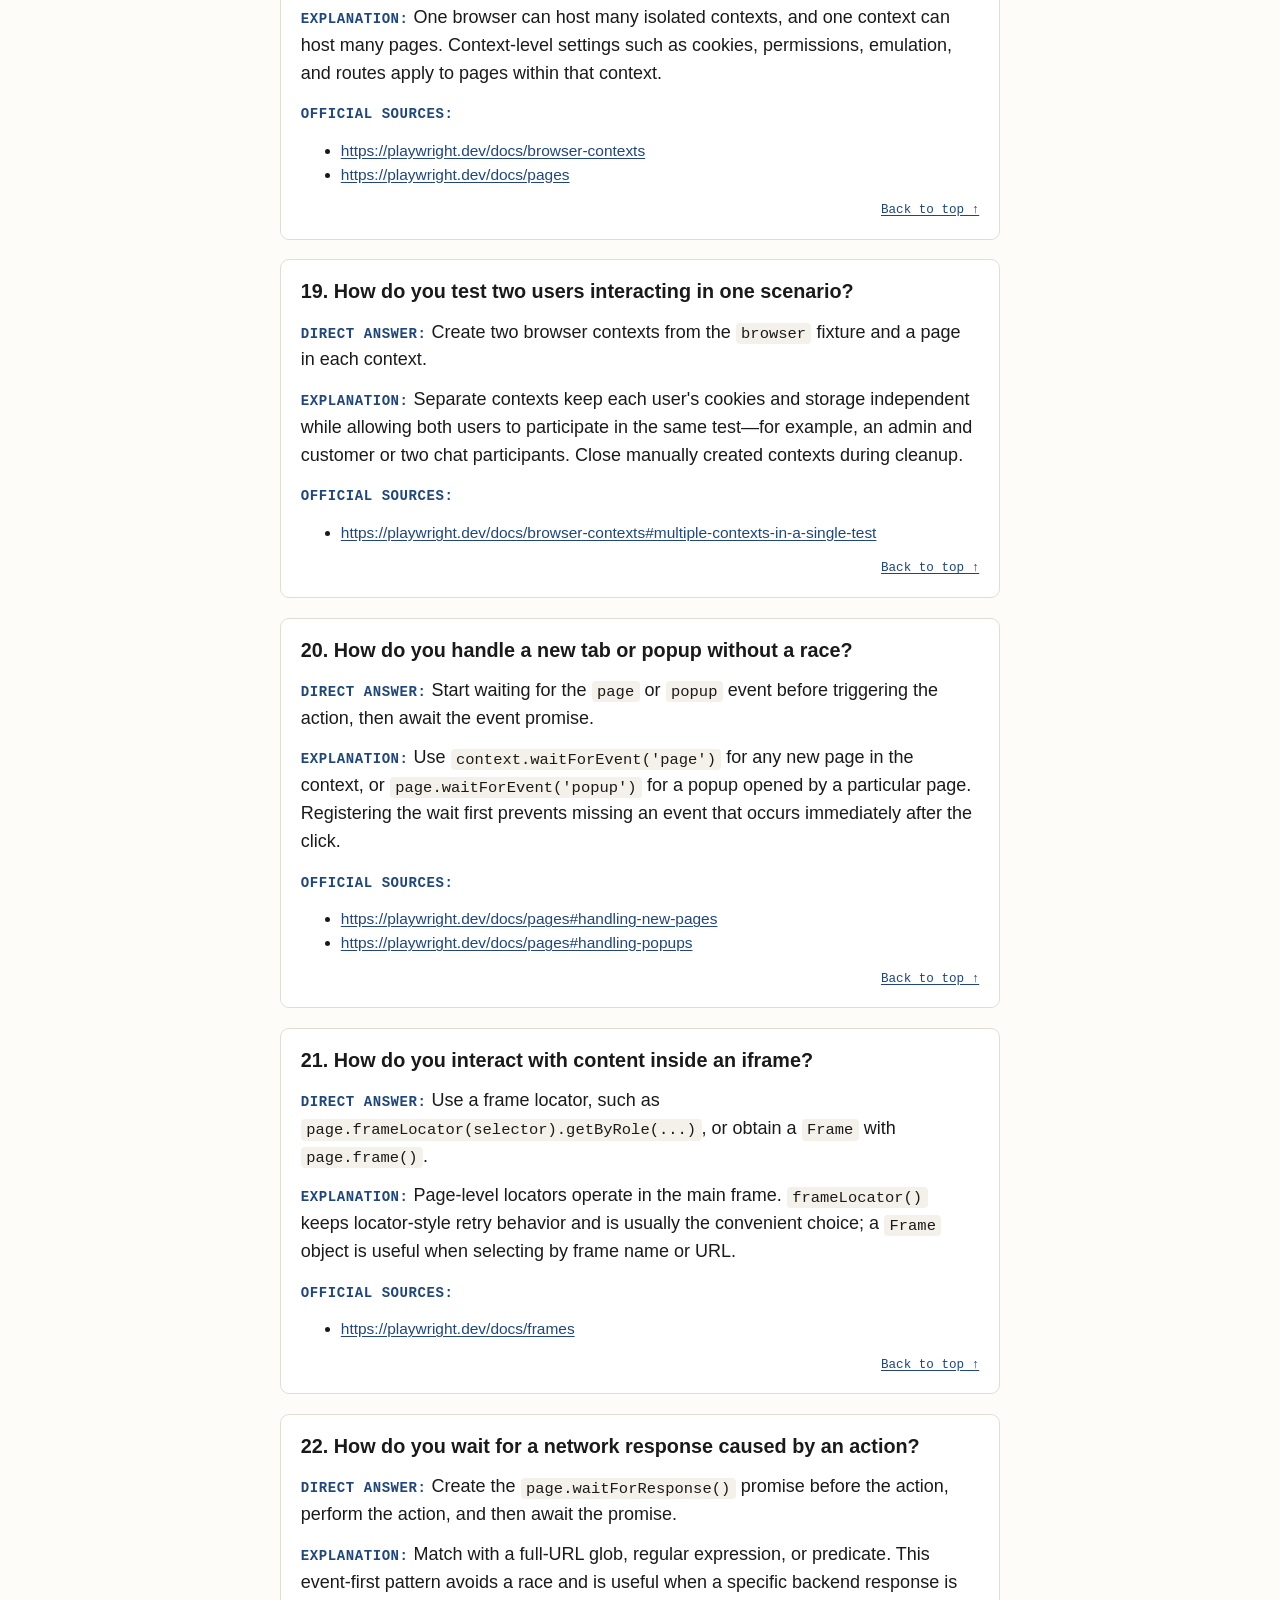
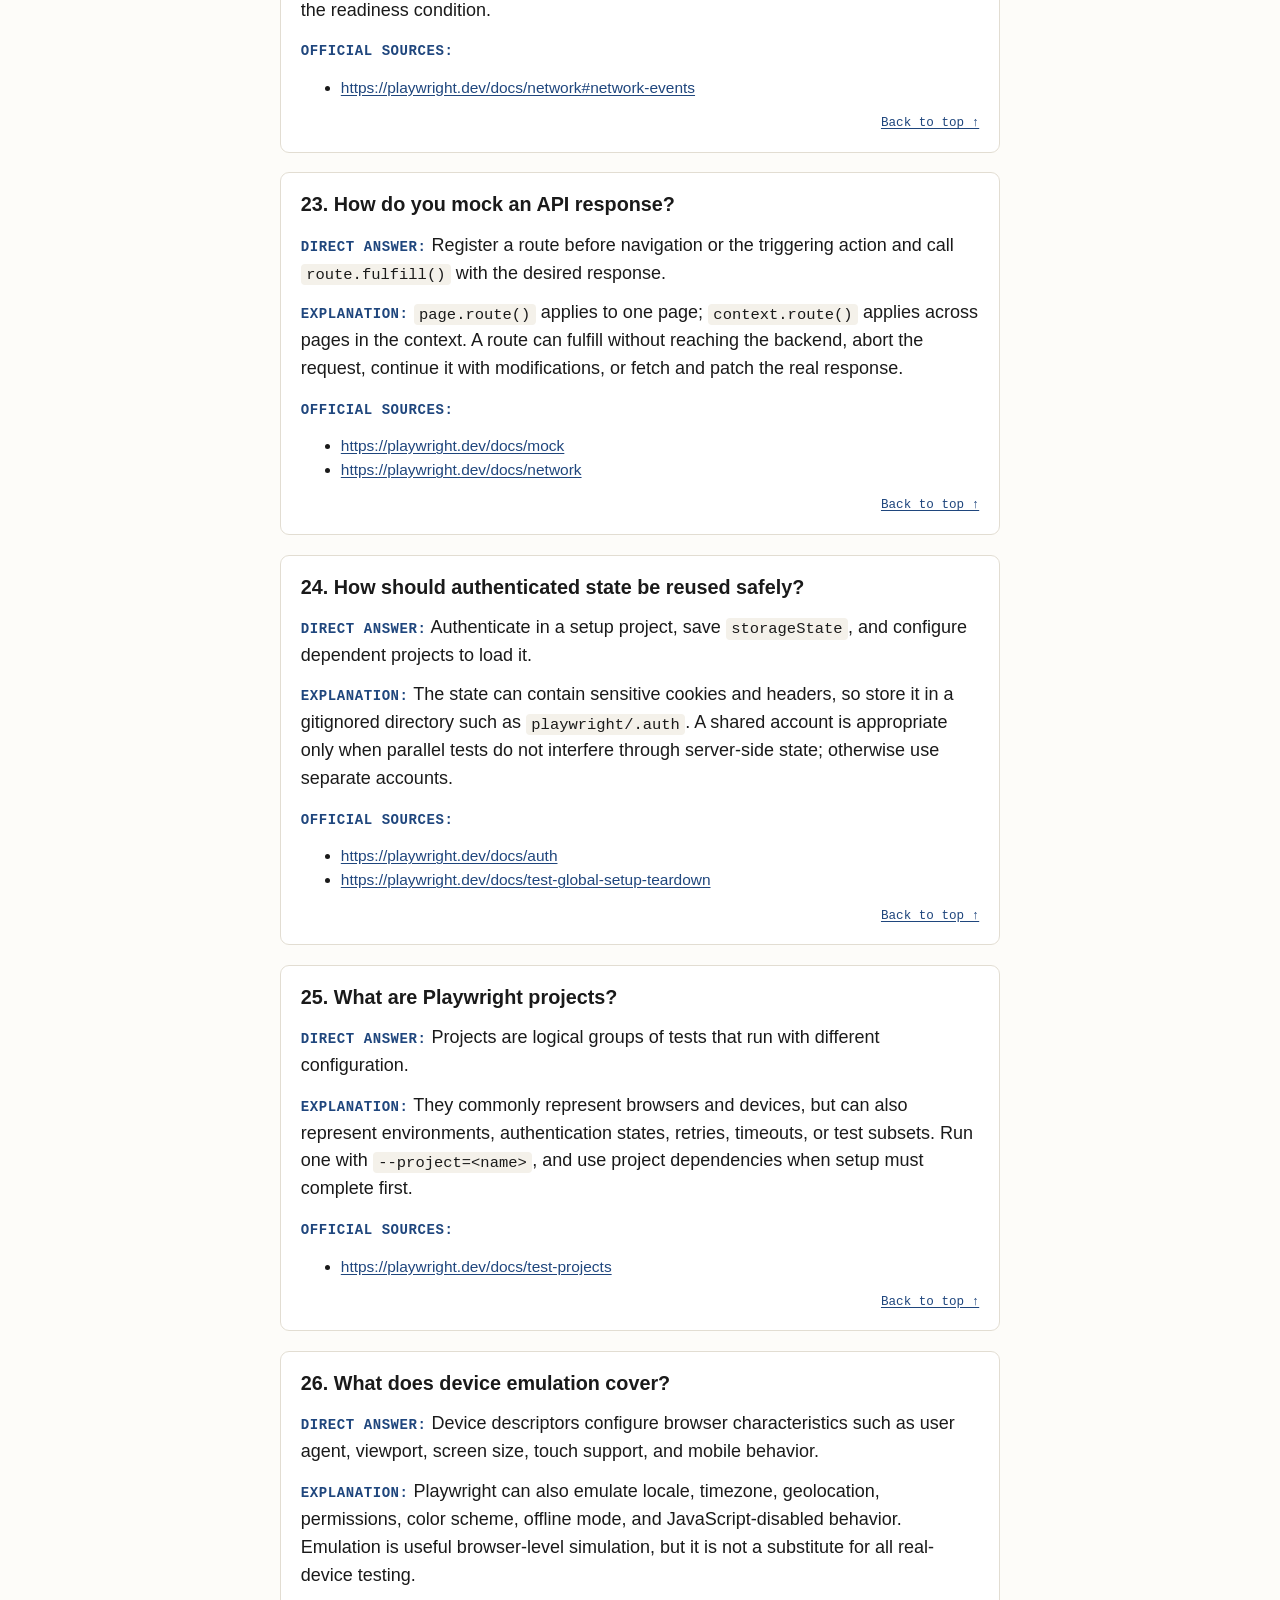
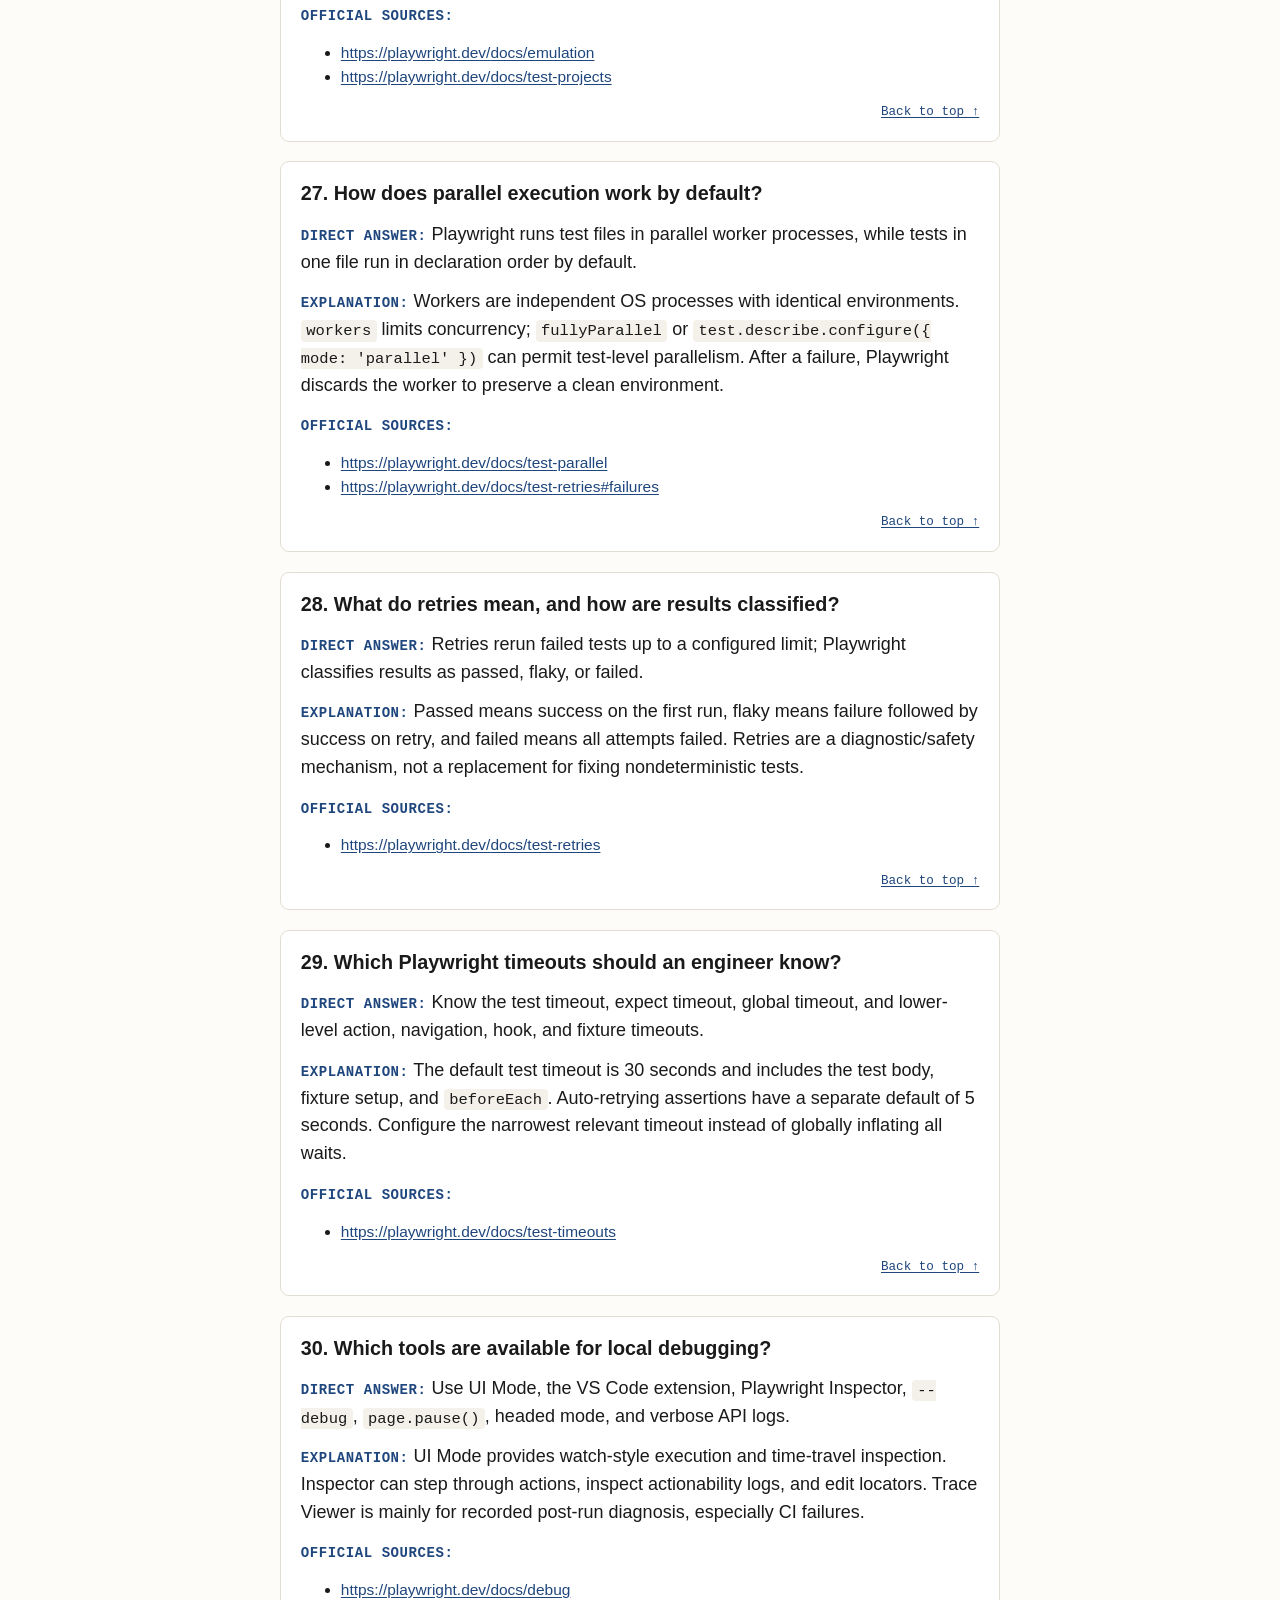
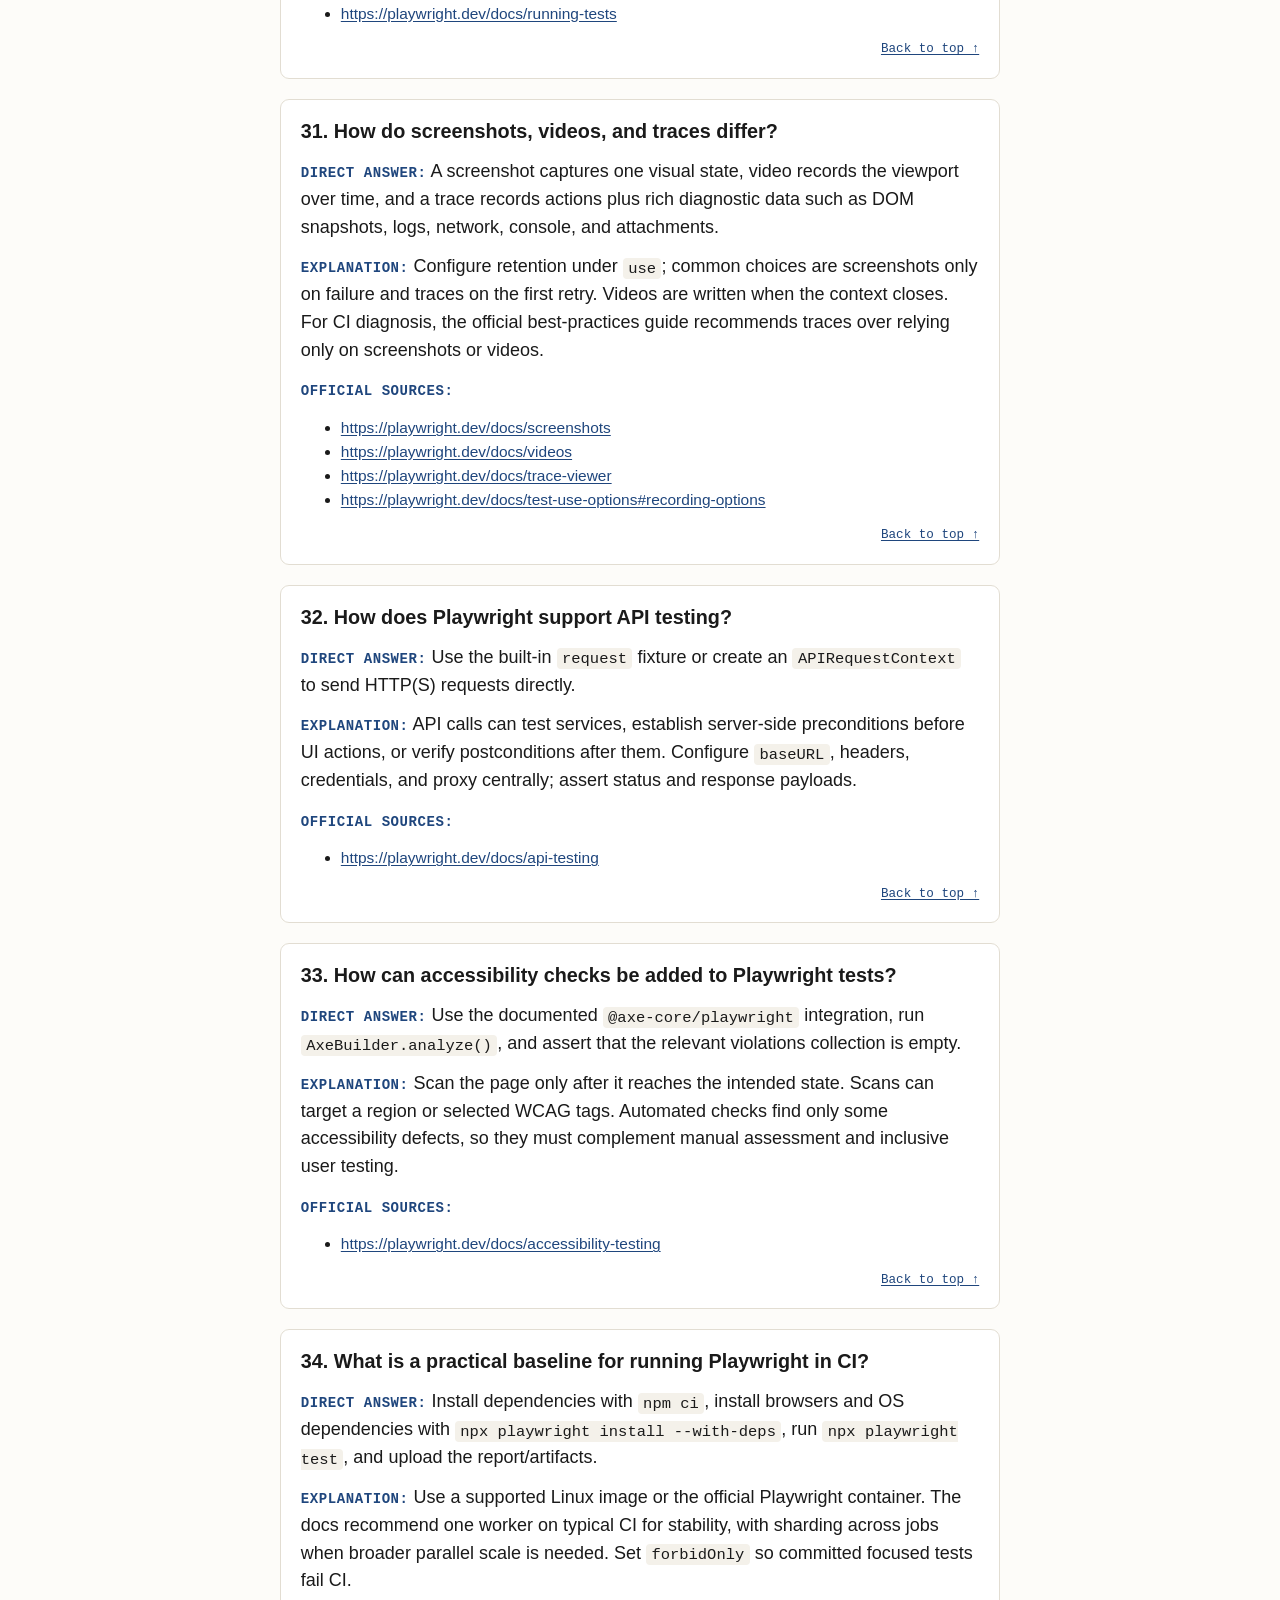
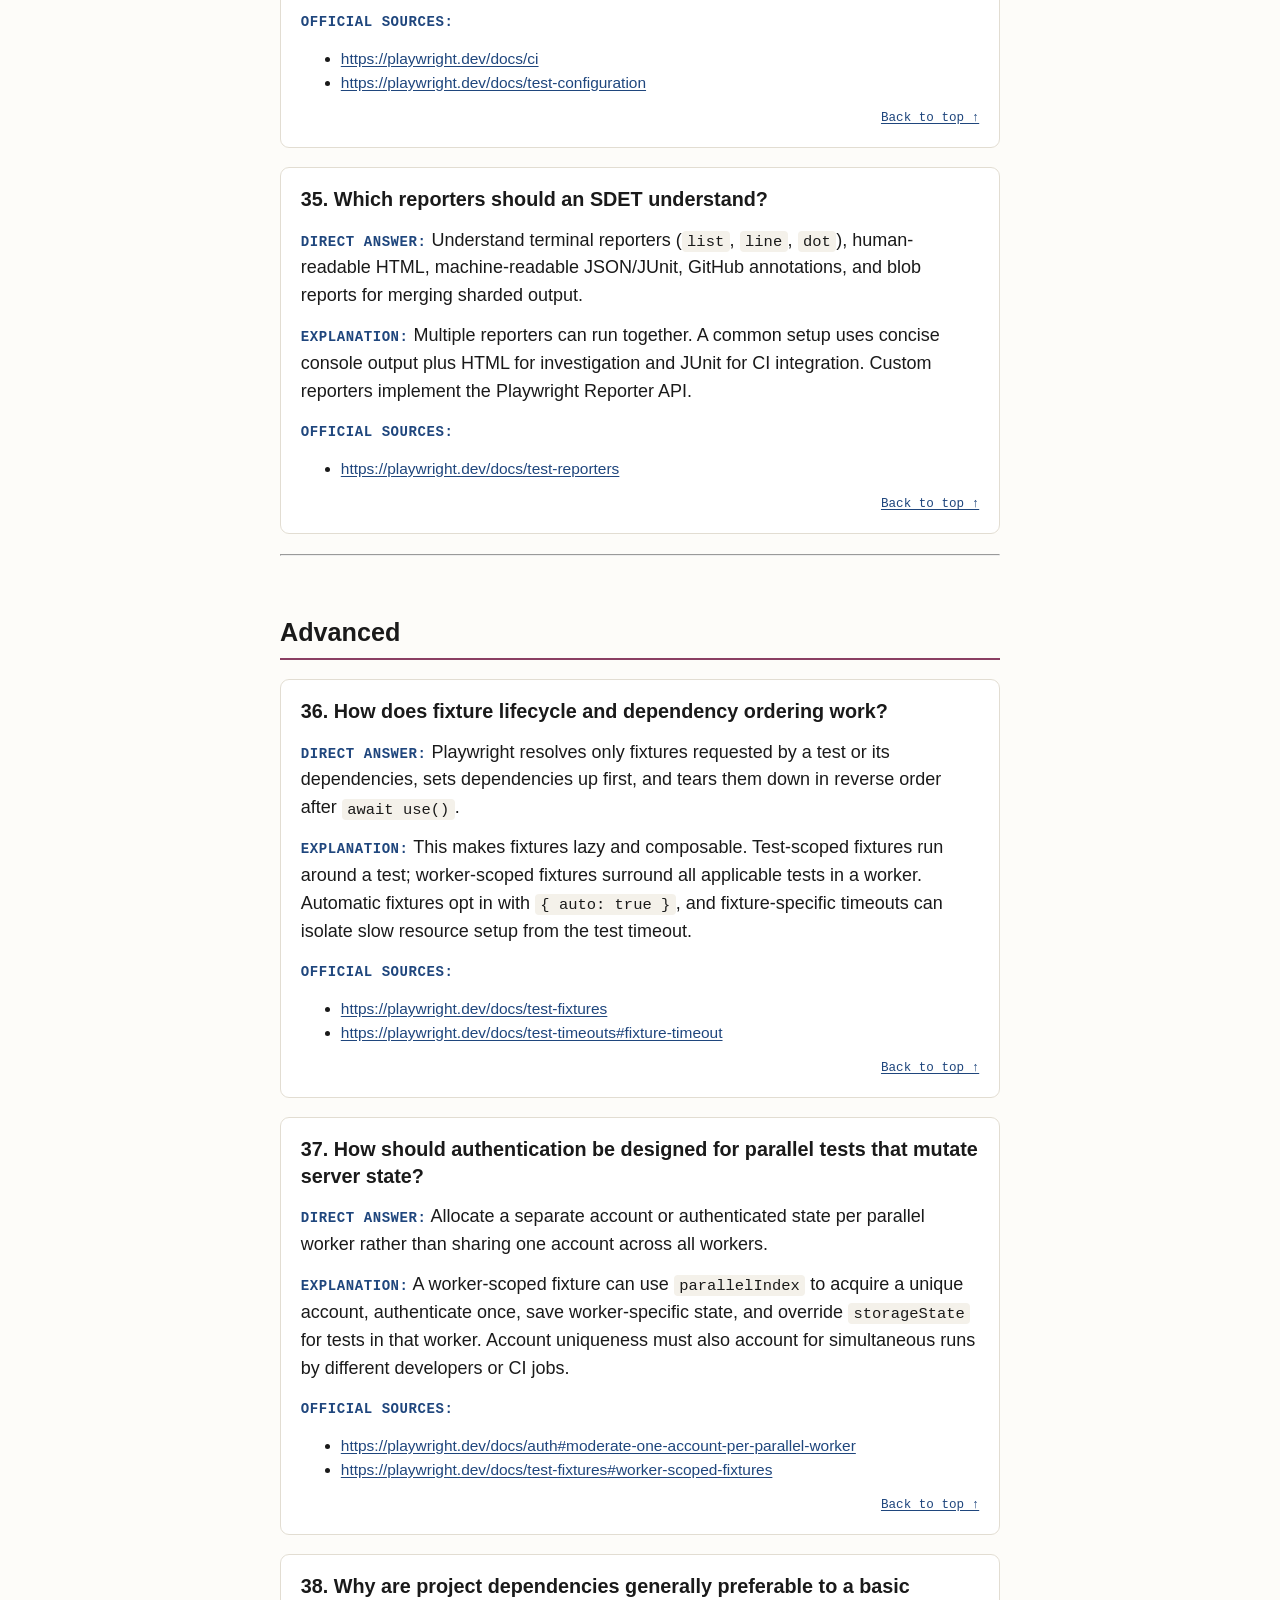
==== commit ed39f8ac: "Refresh Playwright tab assets" ====
--- a/playwright-interview-guide.html
+++ b/playwright-interview-guide.html
@@ -6,8 +6,8 @@
   <meta name="description" content="Playwright Interview Preparation Guide for Automation/SDET Engineers: progressive questions, answers, explanations, and official sources." />
   <title>Playwright Interview Preparation Guide for Automation/SDET Engineers</title>
   <link rel="icon" href="data:," />
-  <link rel="stylesheet" href="assets/course.css" />
-  <link rel="stylesheet" href="assets/interview.css" />
+  <link rel="stylesheet" href="assets/course.css?v=20260711-2" />
+  <link rel="stylesheet" href="assets/interview.css?v=20260711-2" />
 </head>
 <body>
 <main class="page" id="top">
@@ -672,6 +672,6 @@
     <span class="fine">Original study guide with links to authoritative sources.</span>
   </nav>
 </main>
-<script src="assets/interview.js"></script>
+<script src="assets/interview.js?v=20260711-2"></script>
 </body>
 </html>
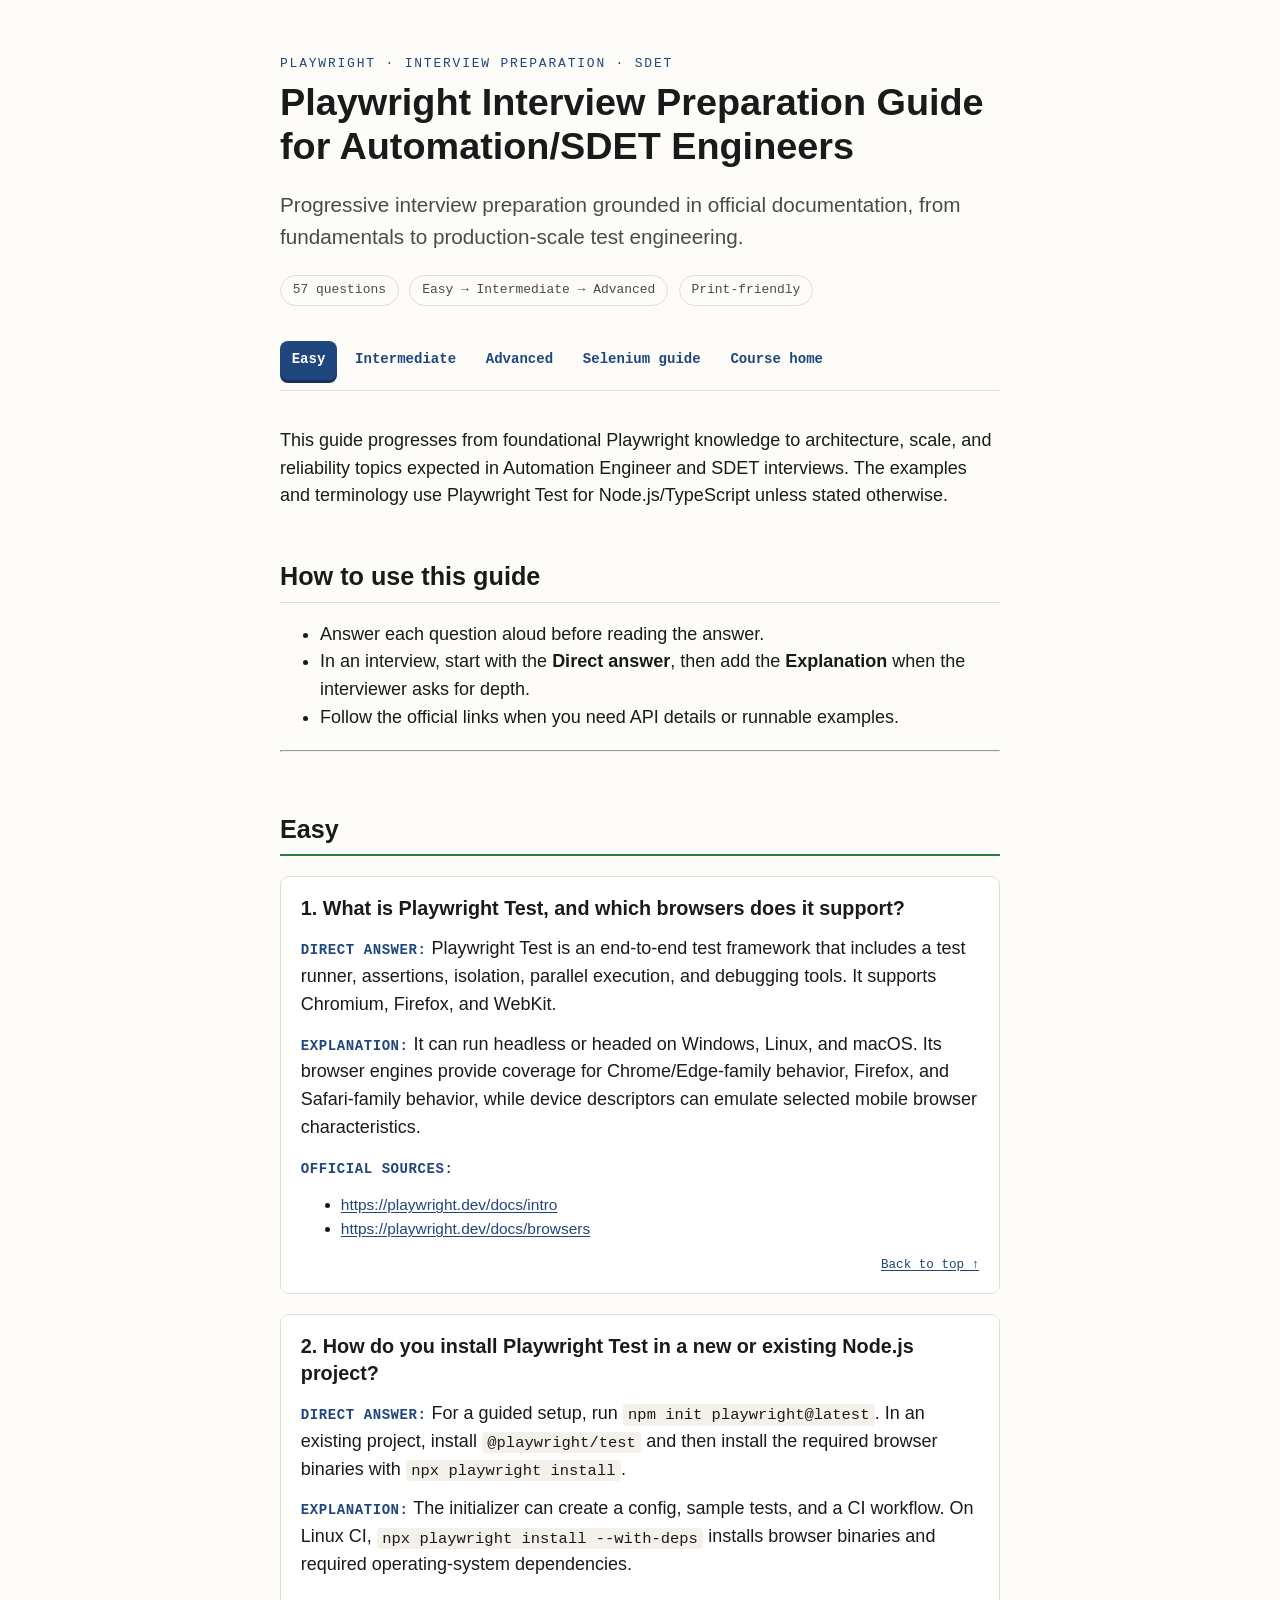
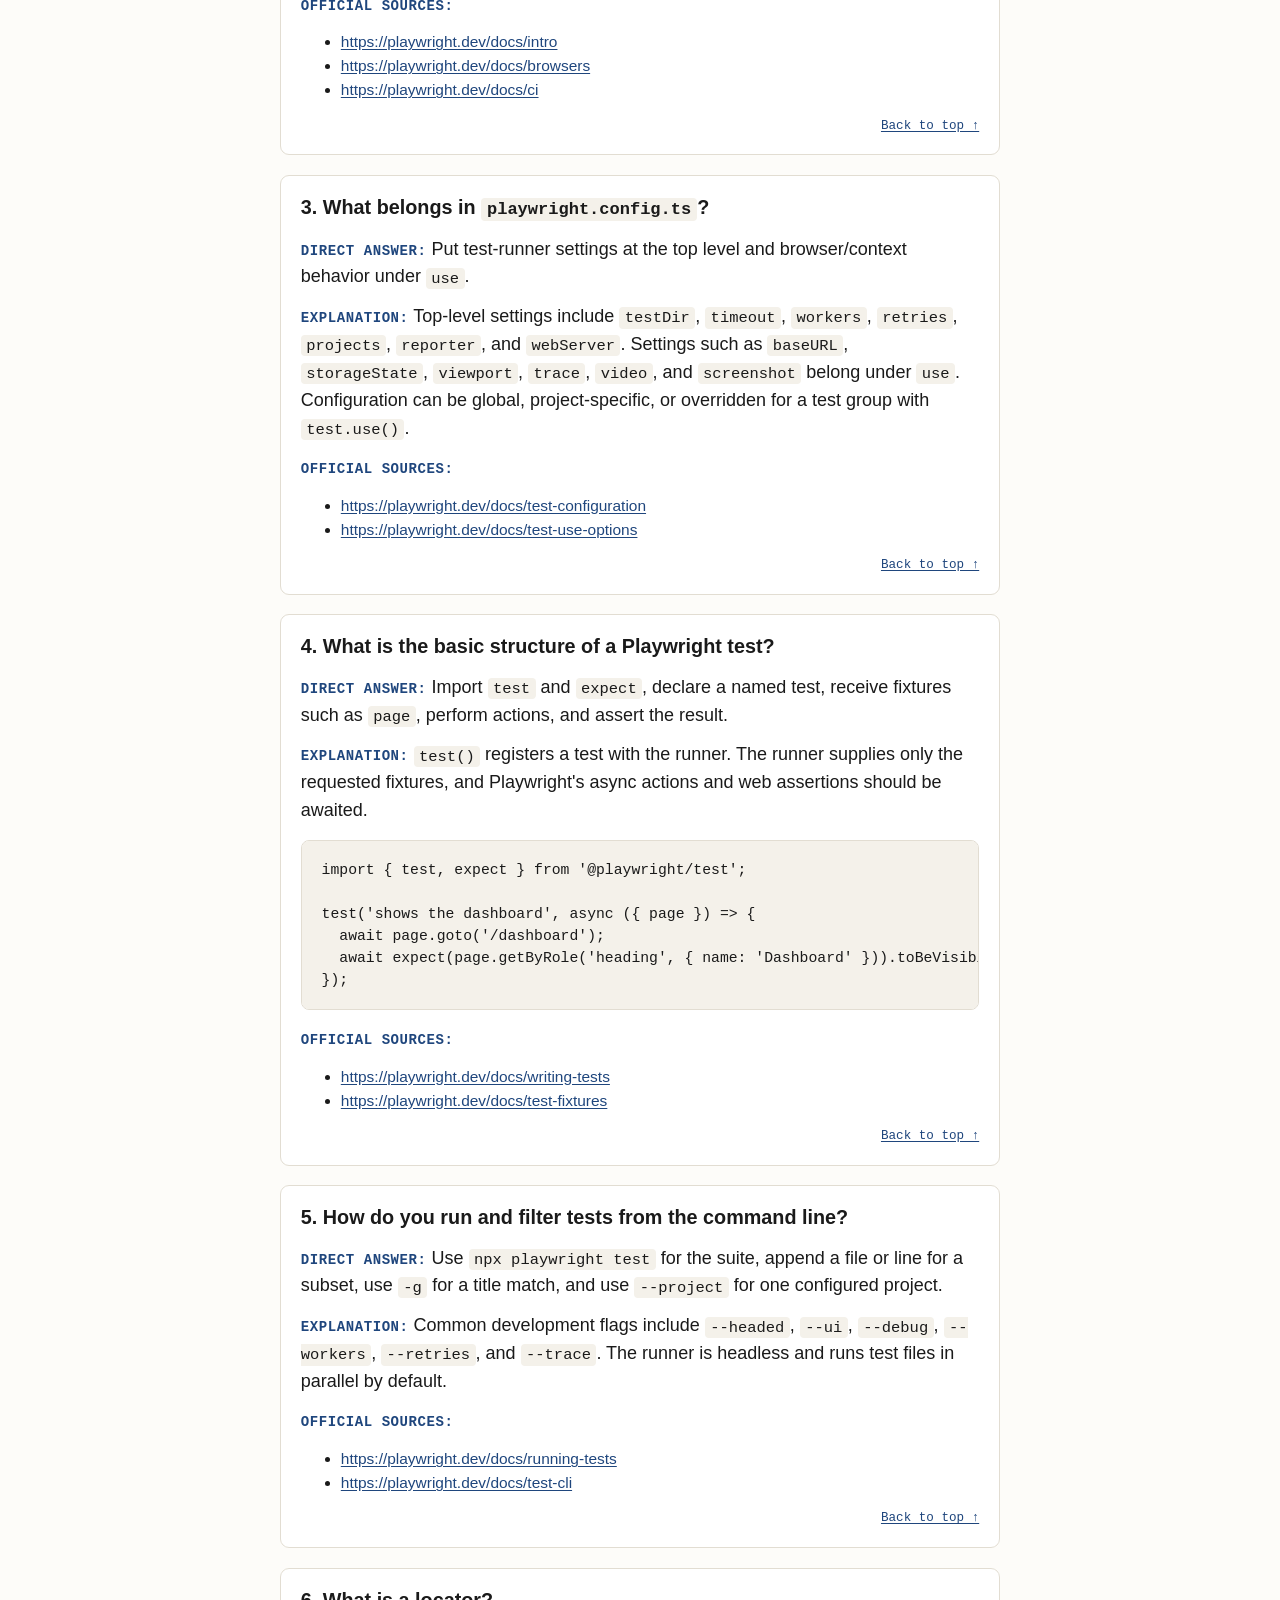
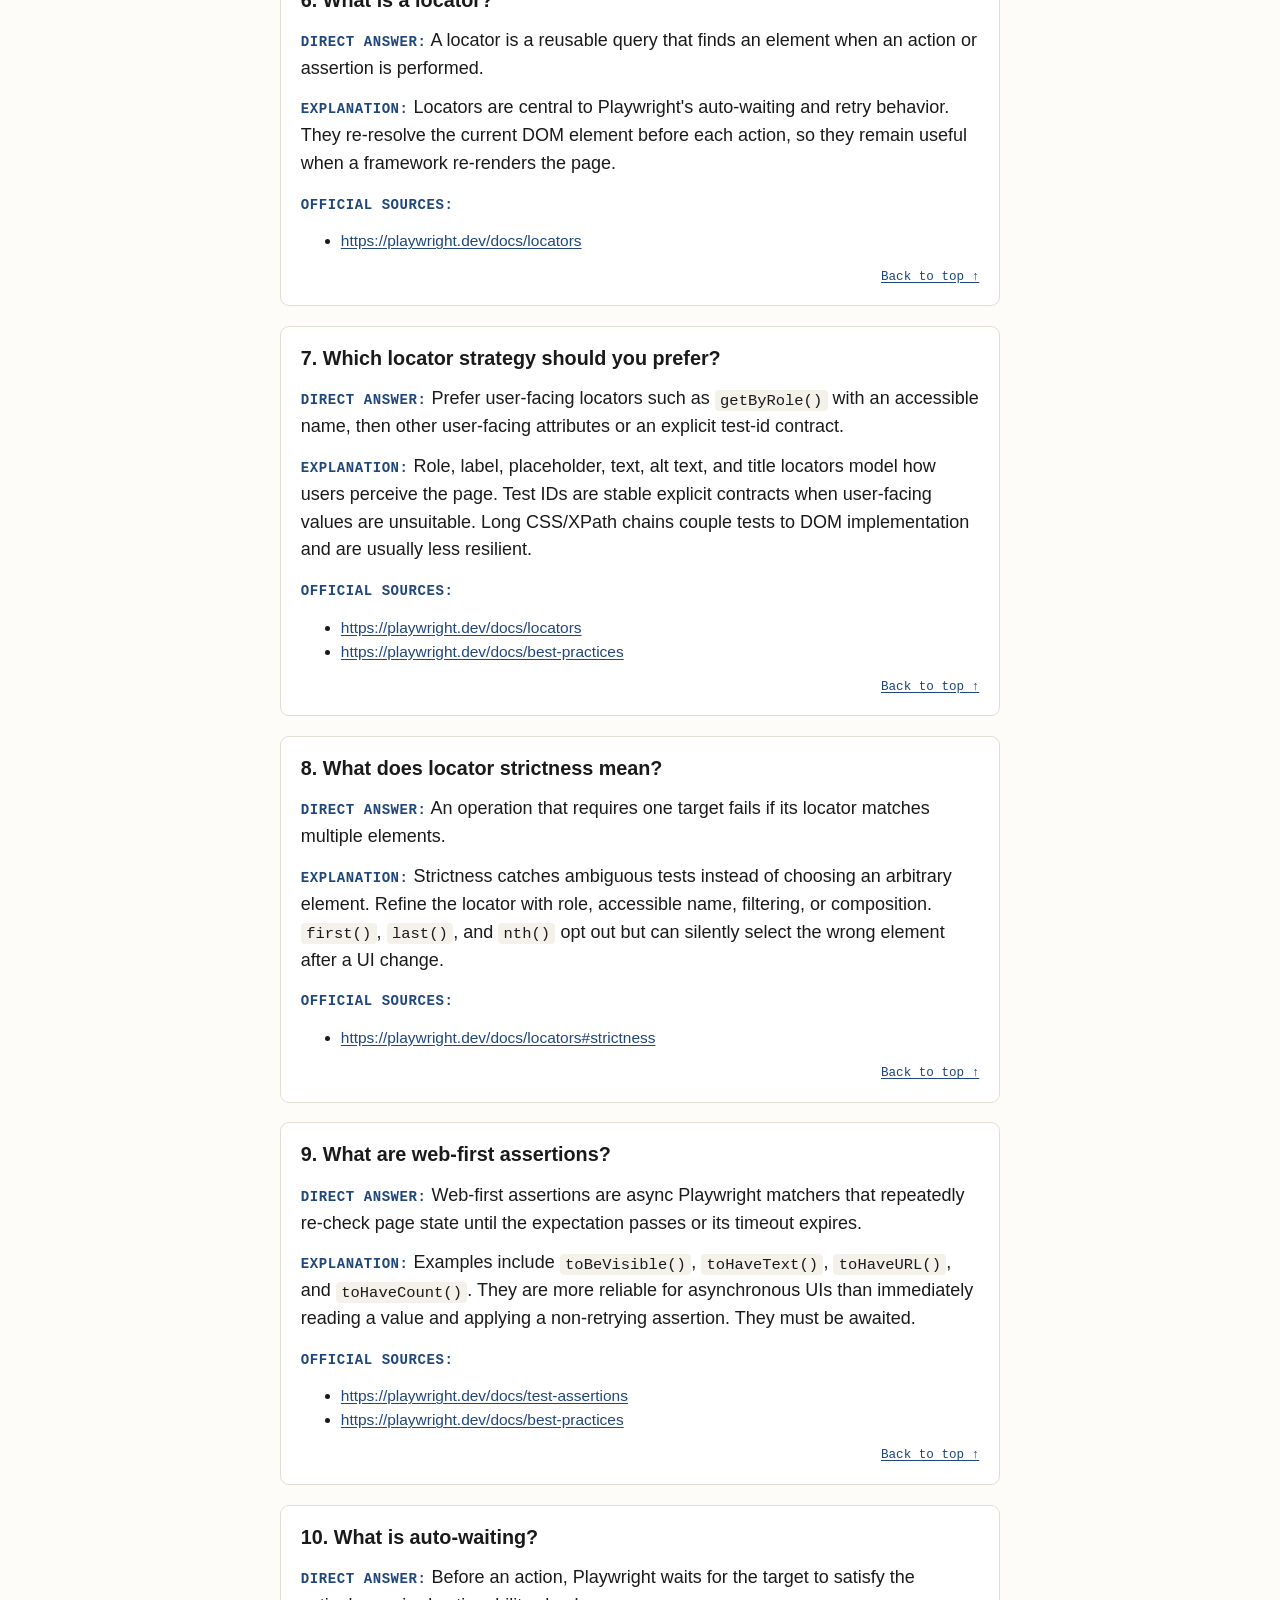
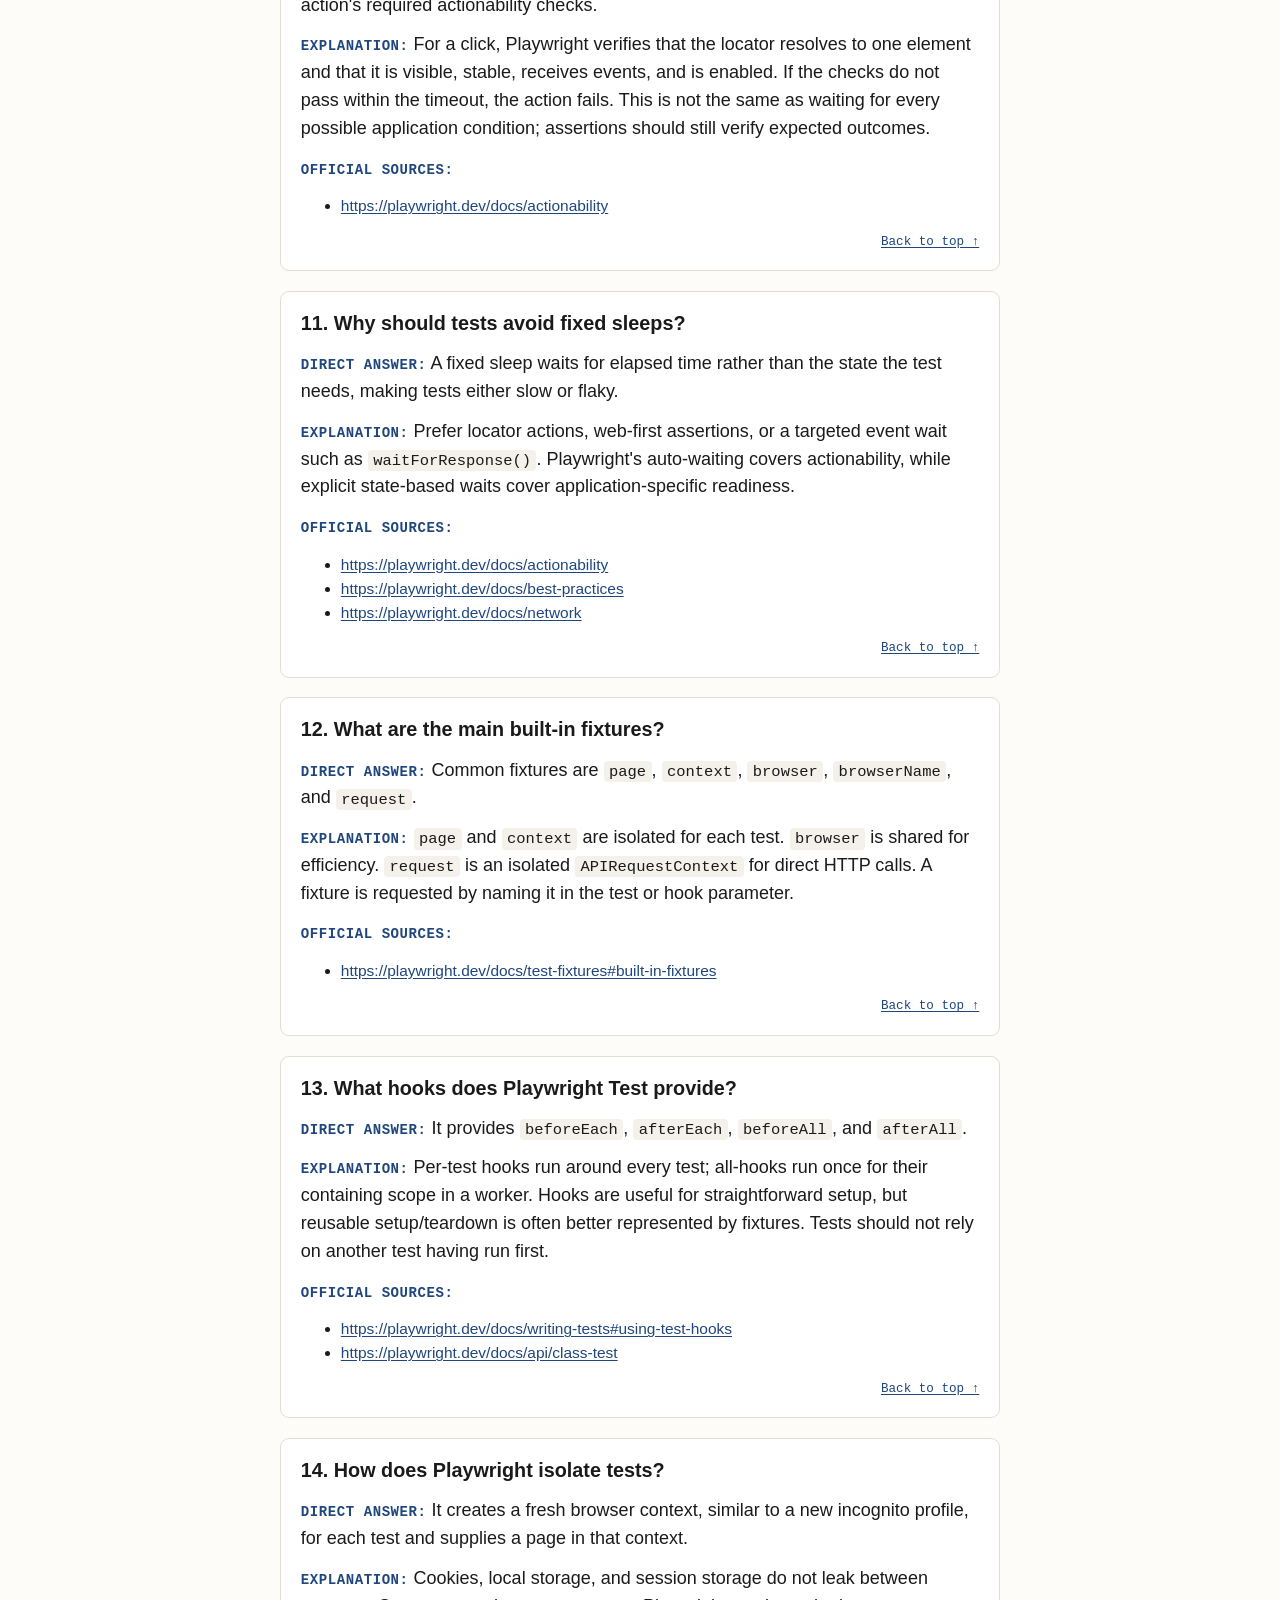
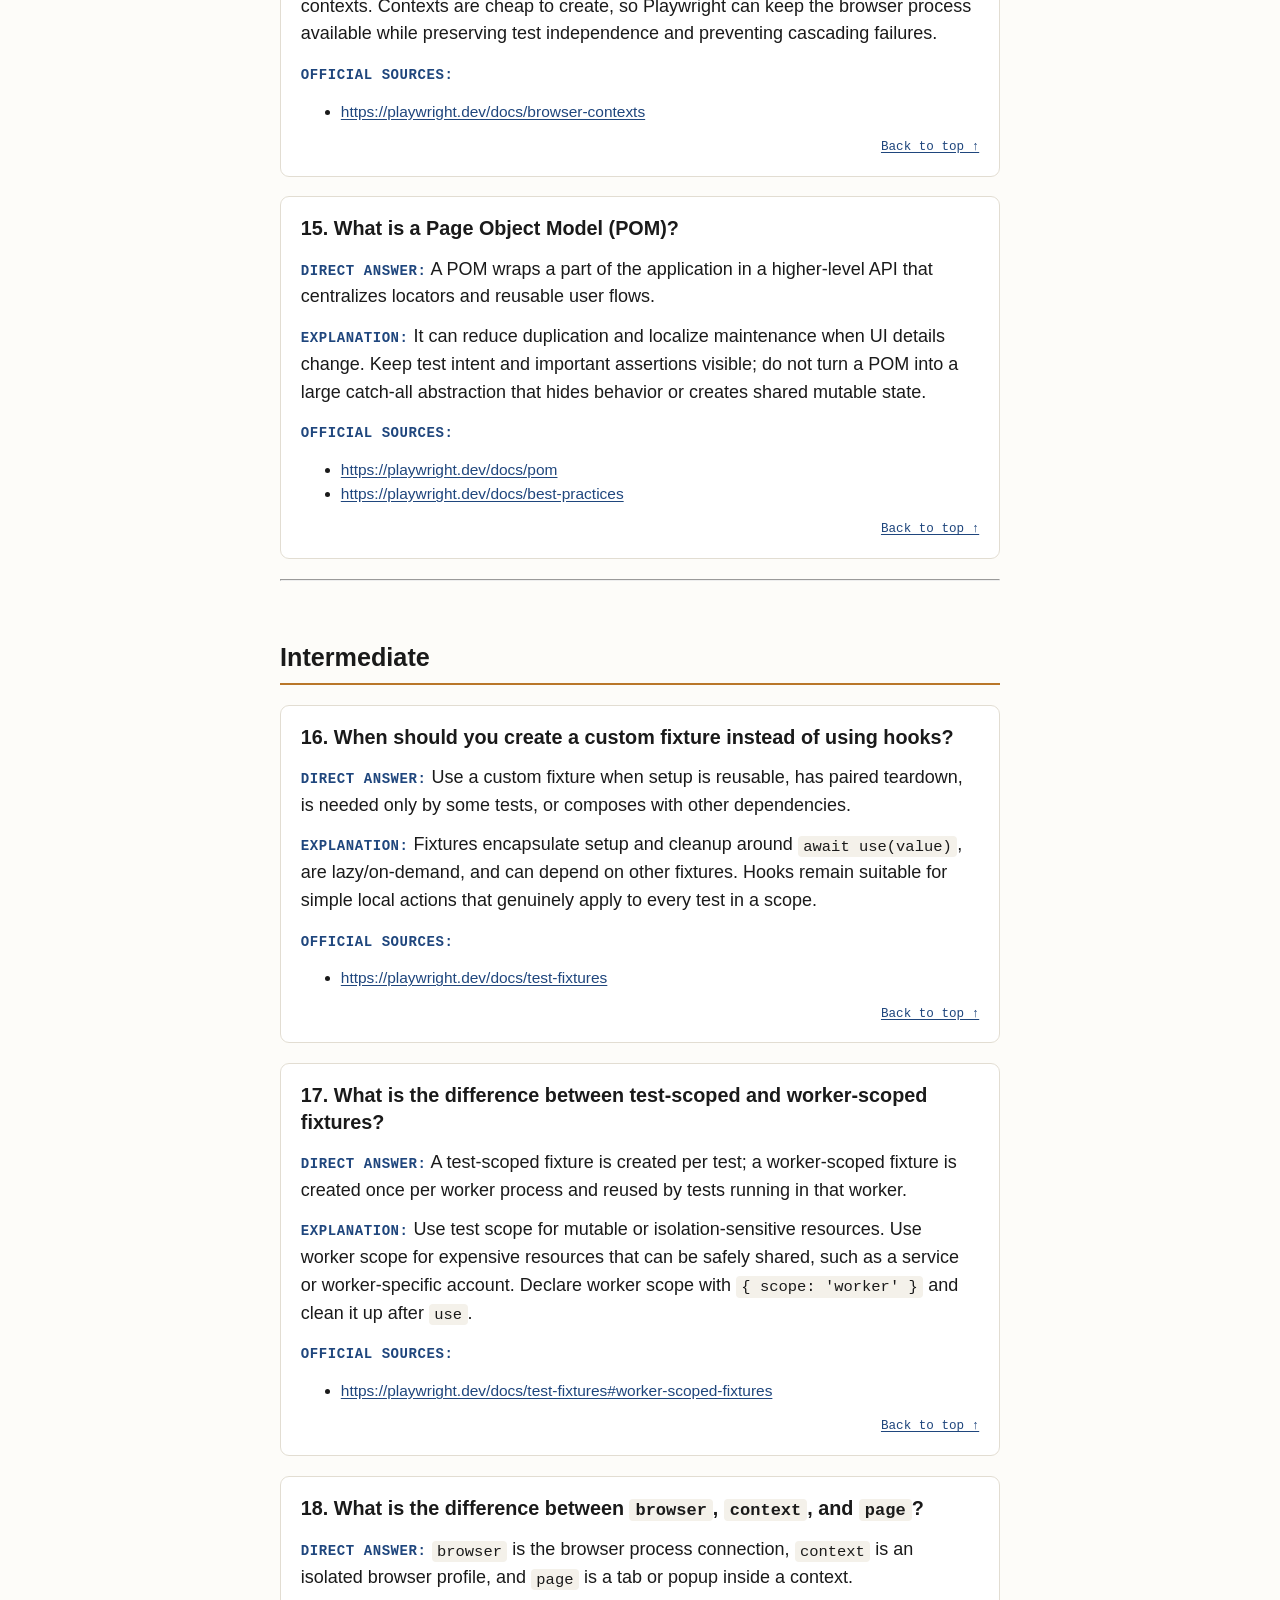
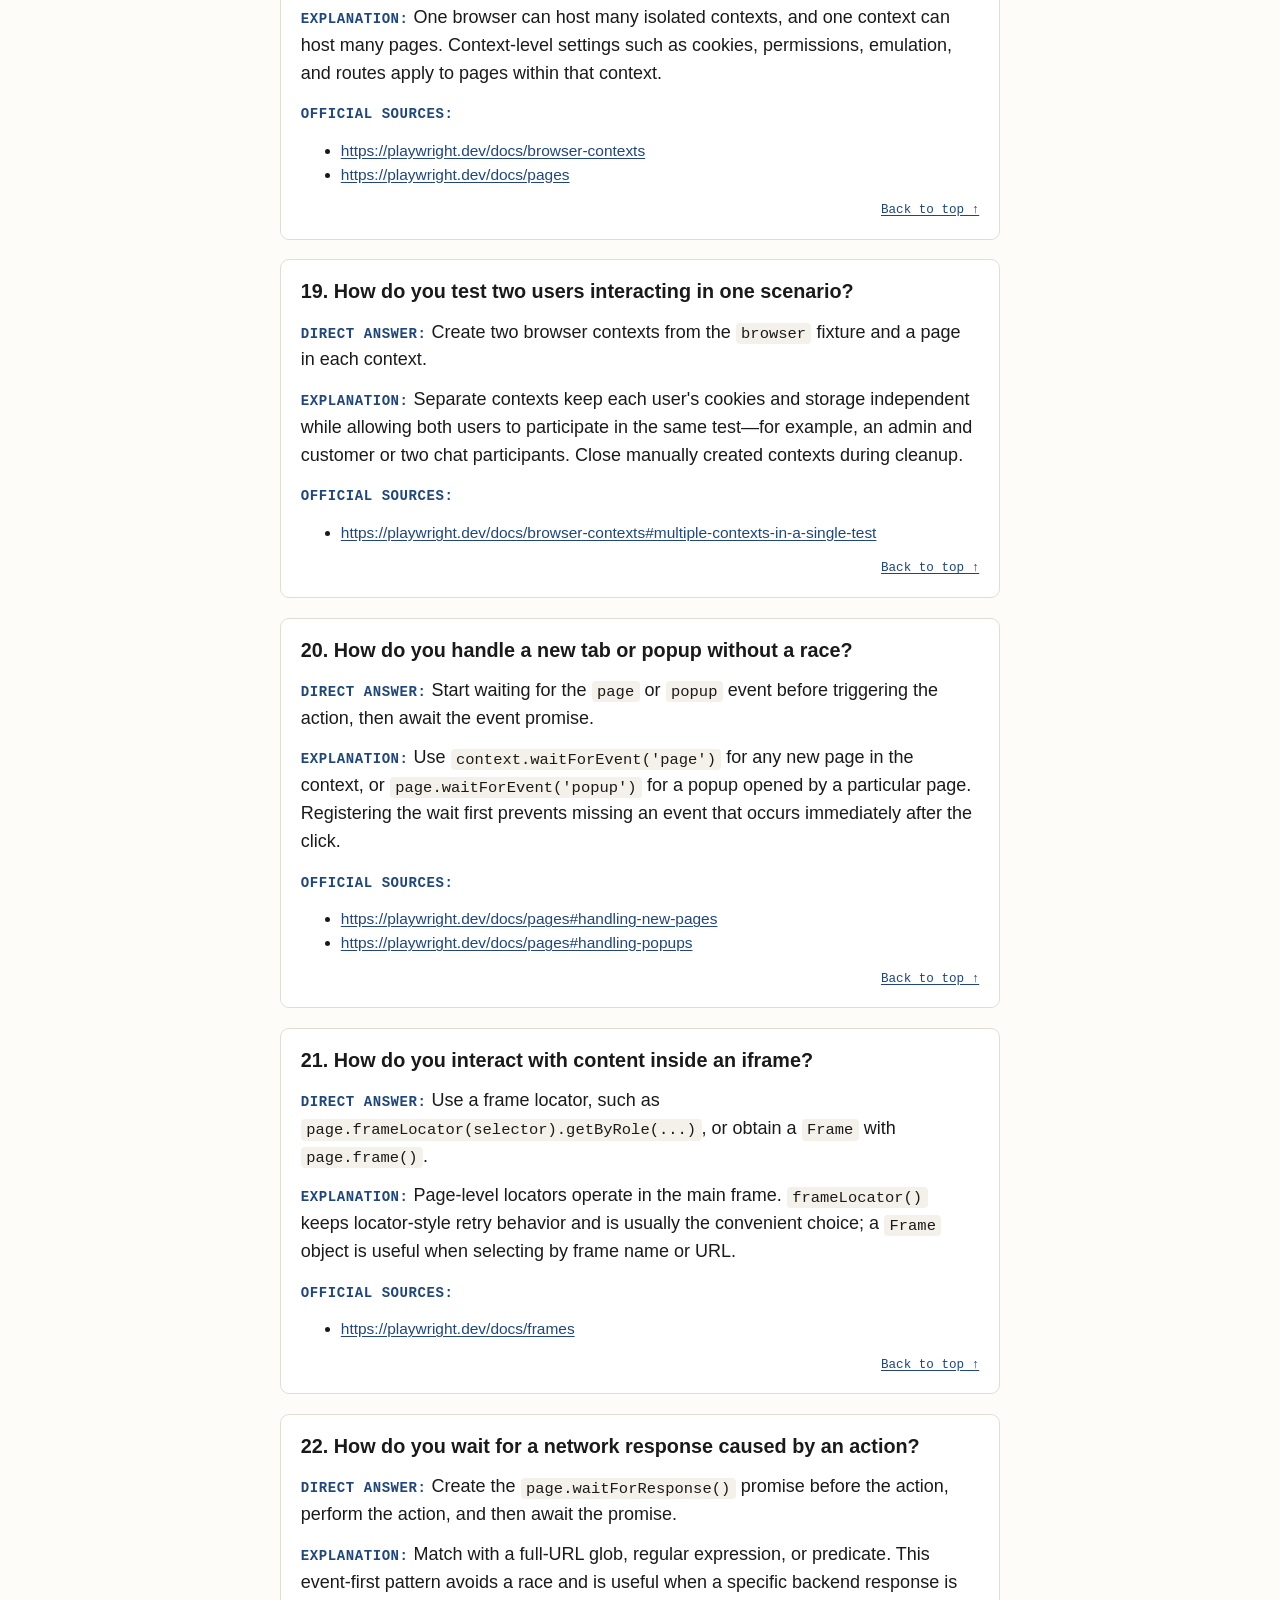
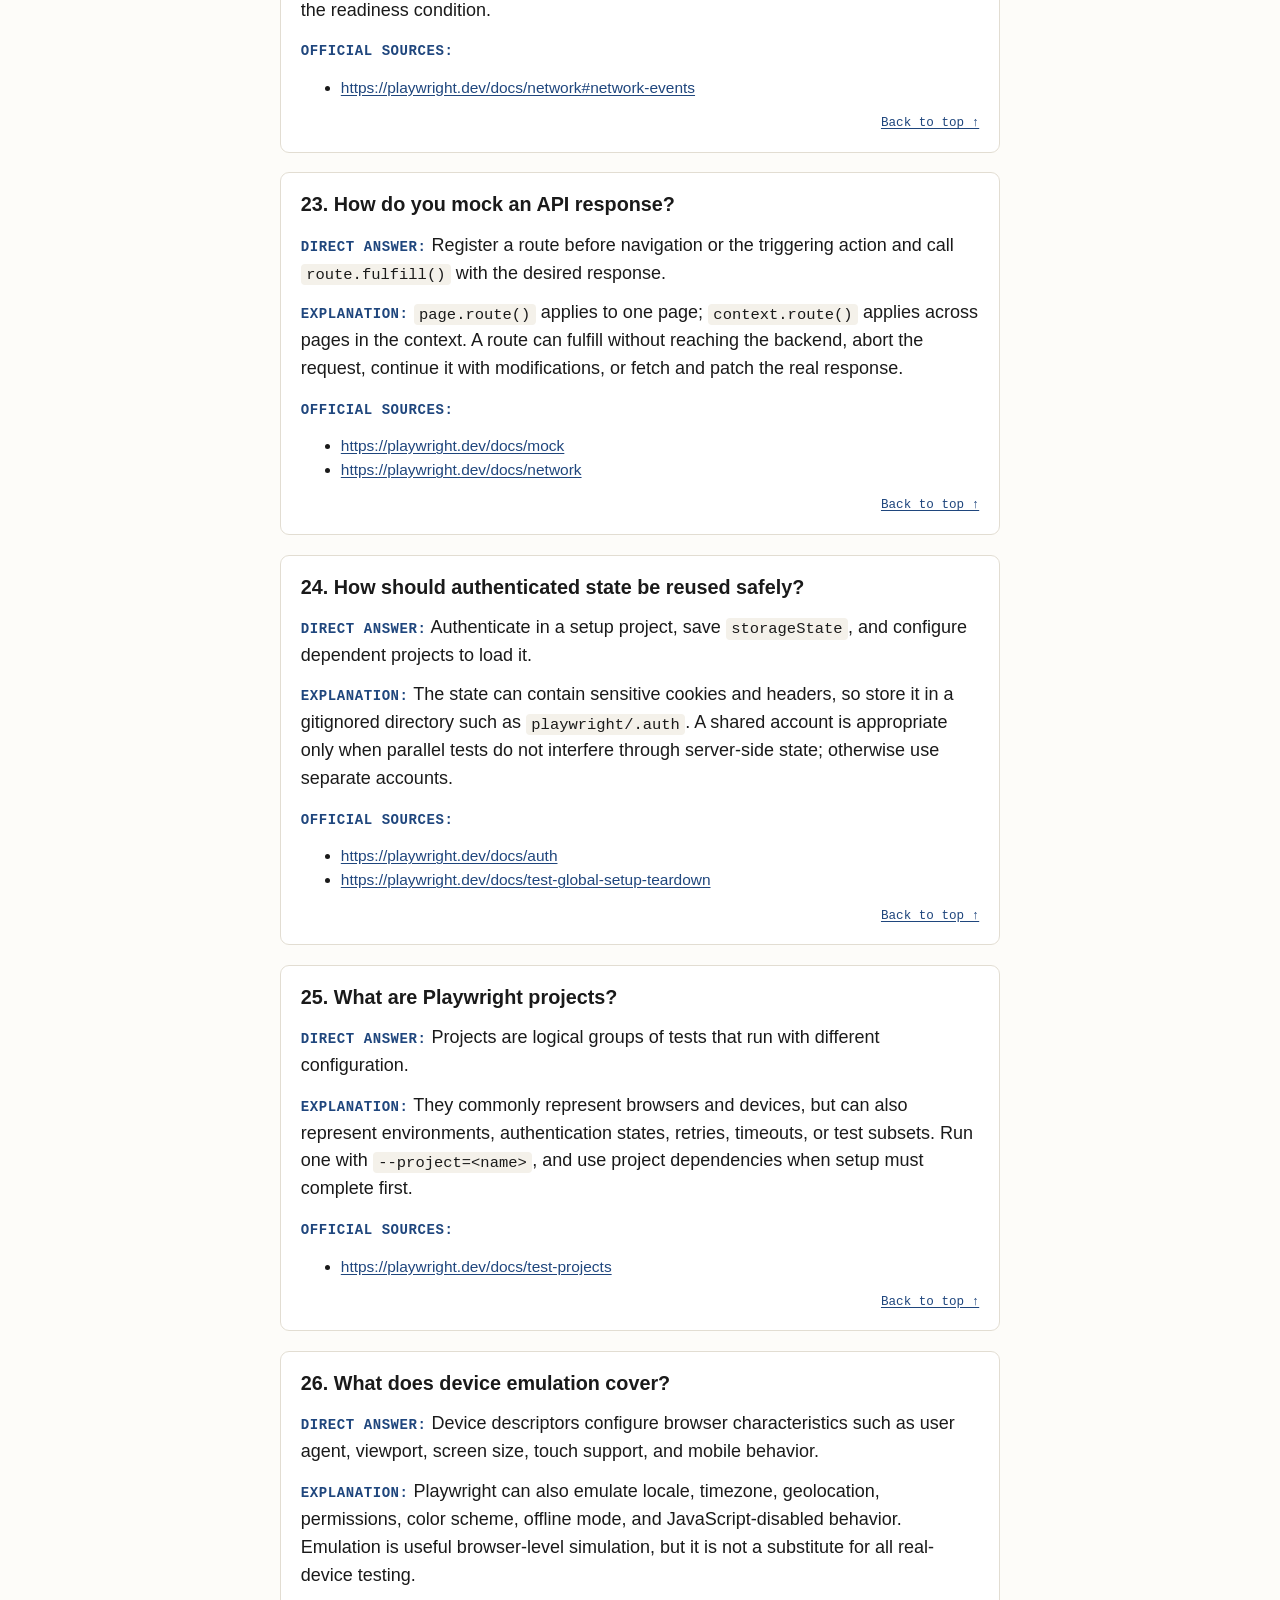
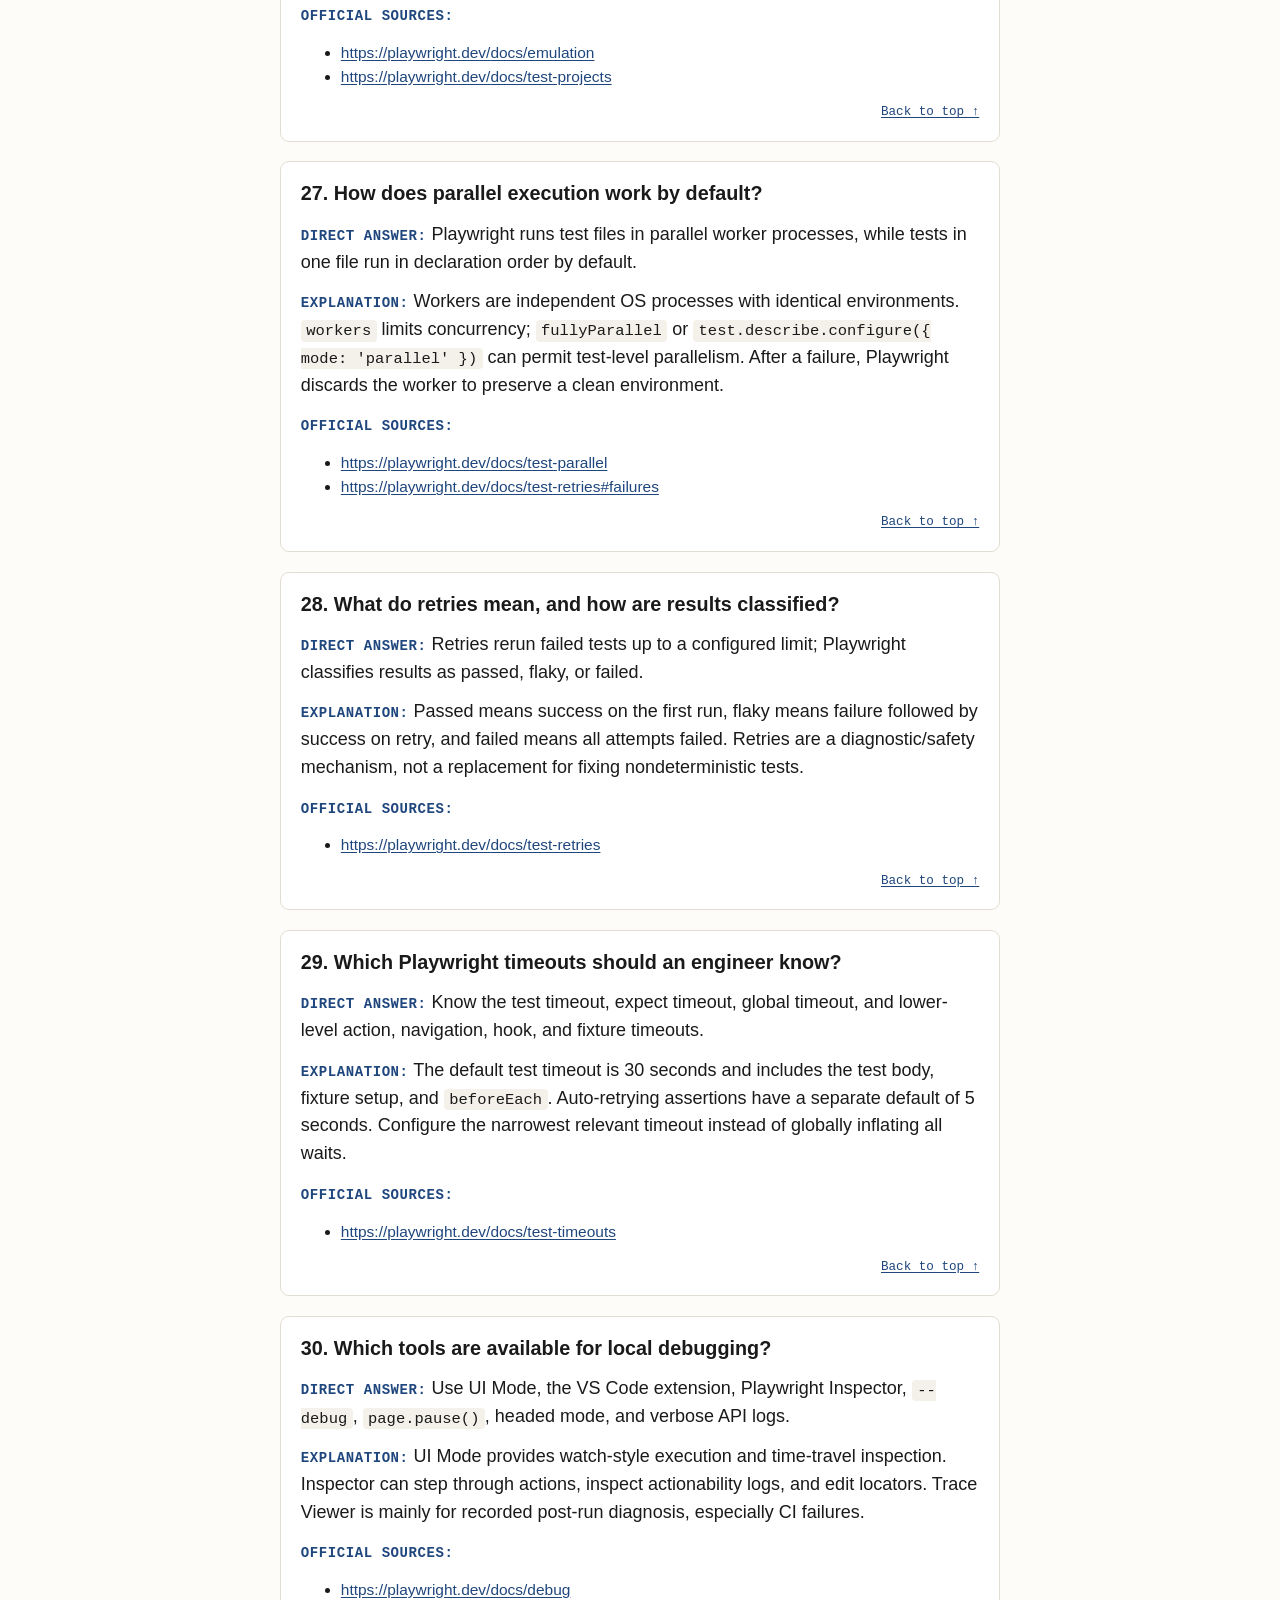
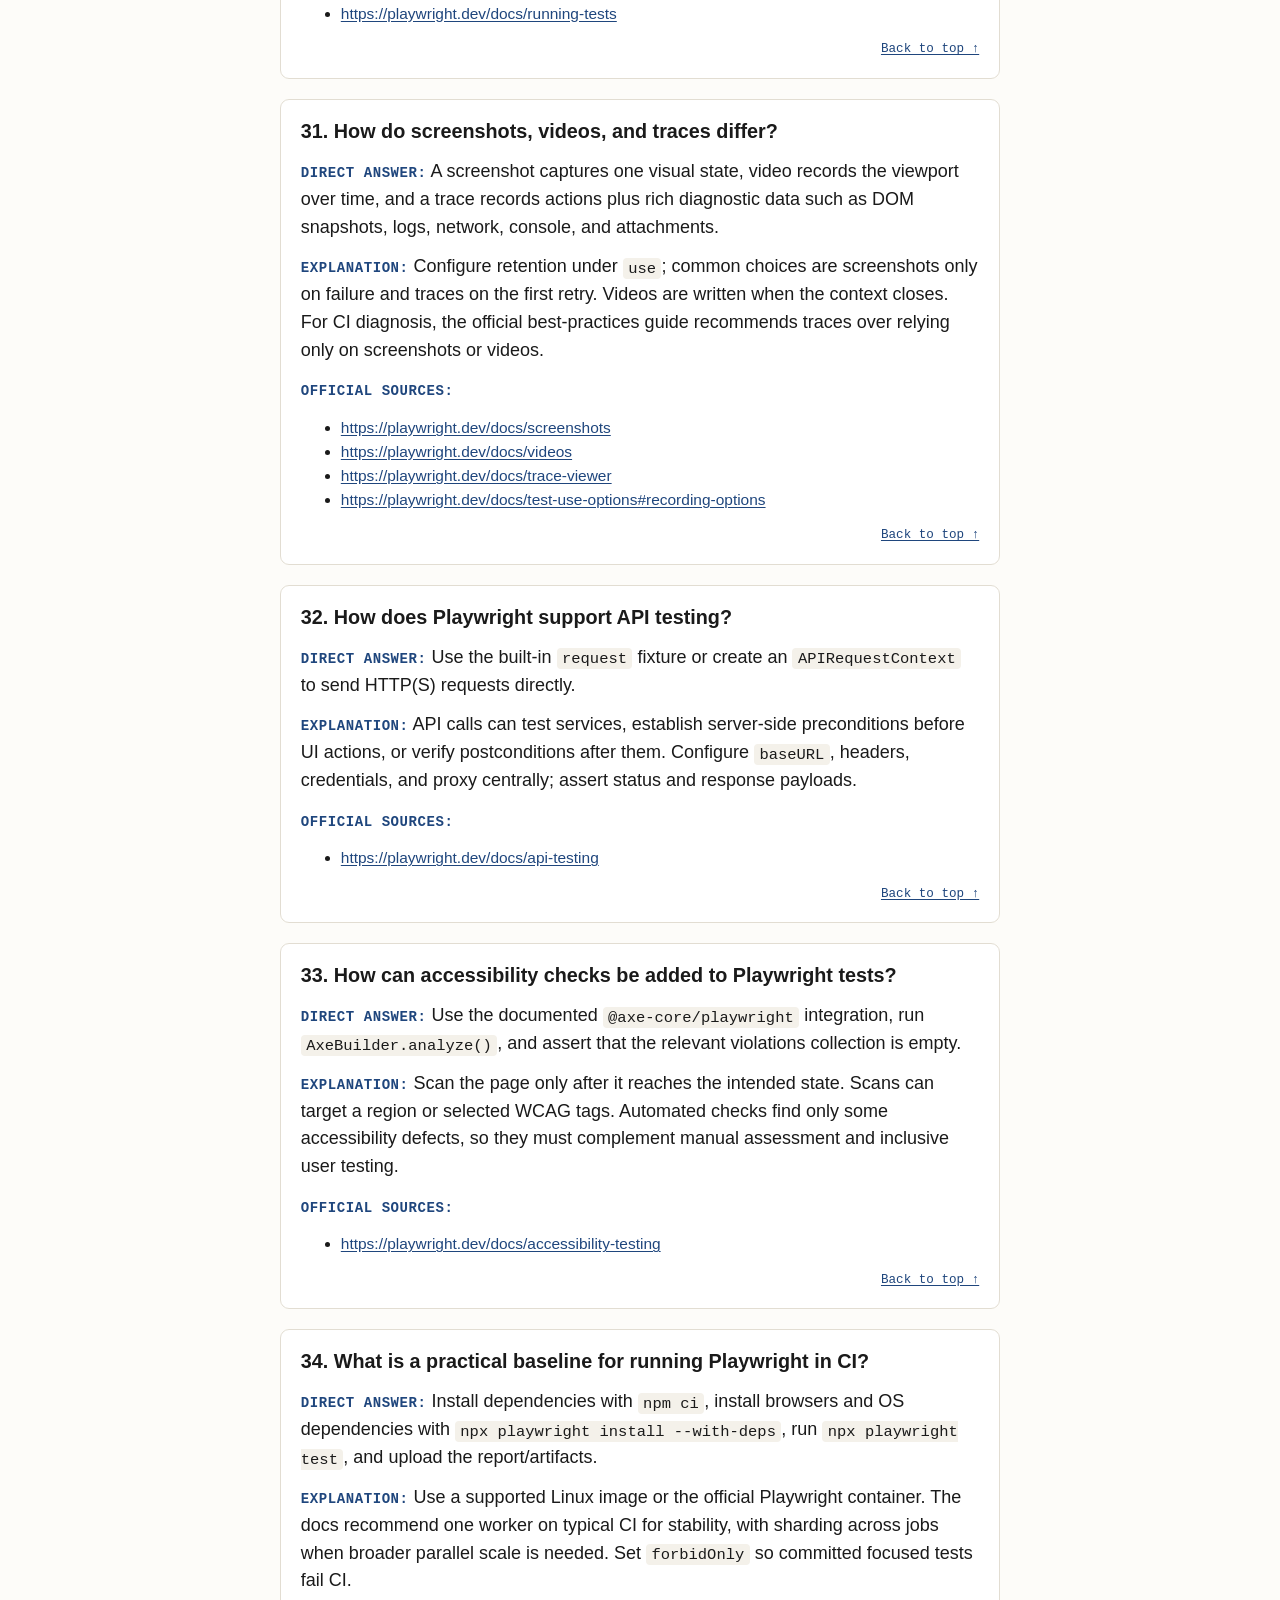
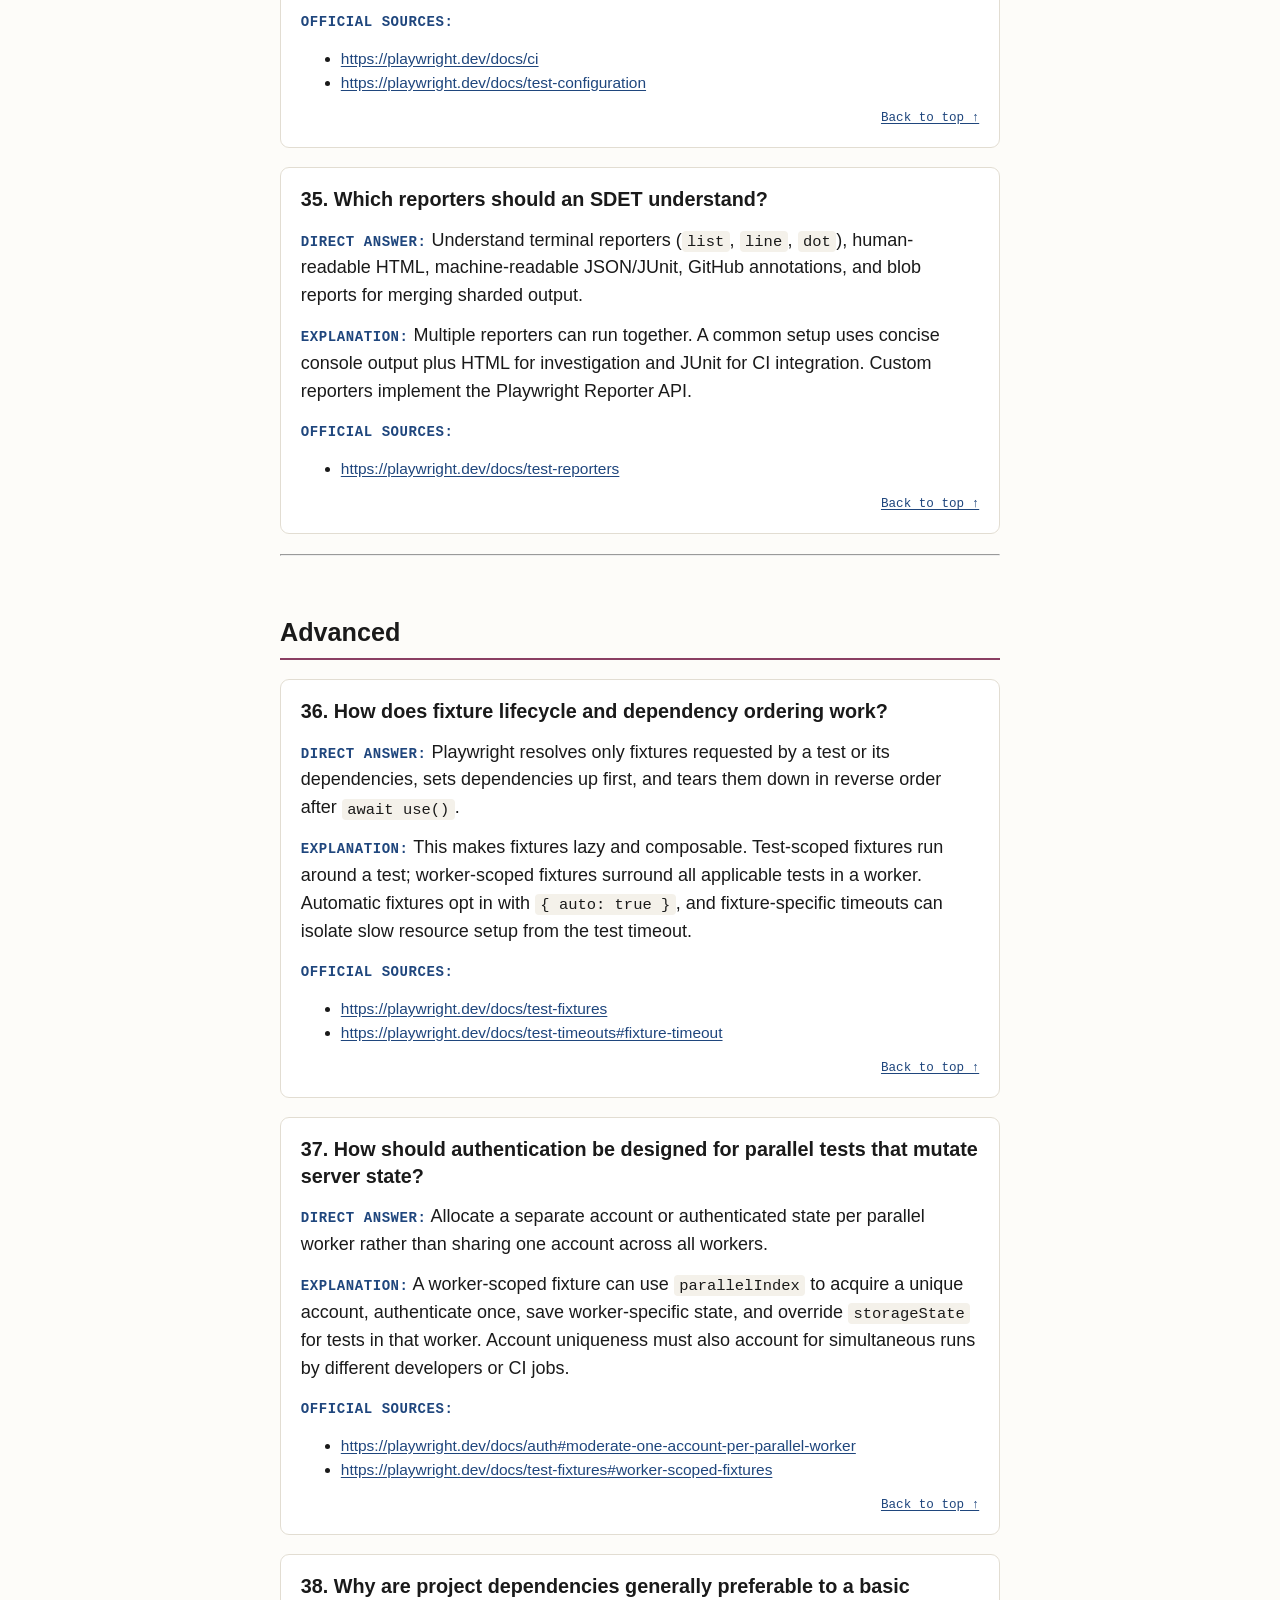
==== commit 328c674a: "Add practical Playwright troubleshooting questions" ====
--- a/playwright-interview-guide.html
+++ b/playwright-interview-guide.html
@@ -15,7 +15,7 @@
   <h1>Playwright Interview Preparation Guide for Automation/SDET Engineers</h1>
   <p class="lede">Progressive interview preparation grounded in official documentation, from fundamentals to production-scale test engineering.</p>
   <div class="guide-meta">
-    <span>55 questions</span>
+    <span>57 questions</span>
     <span>Easy → Intermediate → Advanced</span>
     <span>Print-friendly</span>
   </div>
@@ -642,6 +642,49 @@
 <li><a href="https://playwright.dev/docs/locators" target="_blank" rel="noopener">https://playwright.dev/docs/locators</a></li>
 <li><a href="https://playwright.dev/docs/test-assertions" target="_blank" rel="noopener">https://playwright.dev/docs/test-assertions</a></li>
 <li><a href="https://playwright.dev/docs/browser-contexts" target="_blank" rel="noopener">https://playwright.dev/docs/browser-contexts</a></li>
+<li><a href="https://playwright.dev/docs/mock" target="_blank" rel="noopener">https://playwright.dev/docs/mock</a></li>
+</ul>
+<a class="back-to-top" href="#top">Back to top ↑</a>
+</article>
+<article class="qa" id="56-how-do-you-investigate-a-flaky-playwright-test">
+<h3>56. How do you investigate a flaky Playwright test?</h3>
+<p><strong class="answer-label">Direct answer:</strong> Reproduce the failure, collect evidence from both passing and failing runs, isolate the changing variable, fix the root cause, and prove the fix with repeated execution. Retries can expose flakiness, but they are not the fix.</p>
+<p><strong class="answer-label">A practical daily workflow:</strong></p>
+<ol>
+<li><strong>Confirm the pattern.</strong> Run the test repeatedly with <code>--repeat-each</code>, first in its normal project and then alone. Record whether it fails only in CI, under parallel load, or in one browser.</li>
+<li><strong>Inspect evidence.</strong> Open the Trace Viewer and compare a failed run with a passing run. Check the action log, DOM snapshot, network activity, console messages, screenshots, and timing.</li>
+<li><strong>Narrow the cause.</strong> Temporarily run with one worker and stable test data. Look for ambiguous locators, missing <code>await</code>, fixed sleeps, an event listener registered after its action, shared accounts, slow APIs, overlays, animations, or third-party dependencies.</li>
+<li><strong>Fix the cause.</strong> Use resilient locators and web-first assertions, register event waits before triggering actions, isolate browser contexts and data, and mock an external boundary when the real integration is not what the test is meant to verify.</li>
+<li><strong>Prove stability.</strong> Repeat the test locally and in CI under normal parallelism. Keep traces on the first retry for future diagnosis, and document the cause rather than simply increasing timeouts.</li>
+</ol>
+<p><strong class="answer-label">Example:</strong> A checkout test sometimes timed out after clicking “Place order.” The trace showed that the response completed before <code>waitForResponse()</code> was registered. Creating the response promise before the click removed the race; repeated parallel CI runs then confirmed the fix.</p>
+<p><strong class="answer-label">Official sources:</strong></p>
+<ul class="source-list">
+<li><a href="https://playwright.dev/docs/test-retries" target="_blank" rel="noopener">https://playwright.dev/docs/test-retries</a></li>
+<li><a href="https://playwright.dev/docs/trace-viewer" target="_blank" rel="noopener">https://playwright.dev/docs/trace-viewer</a></li>
+<li><a href="https://playwright.dev/docs/best-practices" target="_blank" rel="noopener">https://playwright.dev/docs/best-practices</a></li>
+<li><a href="https://playwright.dev/docs/test-cli" target="_blank" rel="noopener">https://playwright.dev/docs/test-cli</a></li>
+</ul>
+<a class="back-to-top" href="#top">Back to top ↑</a>
+</article>
+<article class="qa" id="57-what-challenges-have-you-faced-during-playwright-automation">
+<h3>57. What challenges have you faced during test automation, and how did you handle them?</h3>
+<p><strong class="answer-label">Direct answer:</strong> Give one or two real examples using challenge, investigation, action, and measurable outcome. Strong answers show engineering judgment instead of only naming tools.</p>
+<p><strong class="answer-label">Common daily-life challenges:</strong></p>
+<ul>
+<li><strong>Dynamic UI and unstable locators:</strong> replace DOM-coupled selectors with roles, accessible names, or agreed test IDs.</li>
+<li><strong>Timing and network races:</strong> remove fixed sleeps, use web-first assertions, and register popup, download, or response waits before the triggering action.</li>
+<li><strong>Shared data and authentication:</strong> give workers unique users or records, create data through APIs, and keep tests isolated and independently repeatable.</li>
+<li><strong>CI-only failures:</strong> inspect traces and resource usage, reproduce with CI-like workers and browser settings, then tune concurrency only after fixing shared-state problems.</li>
+<li><strong>Unreliable external systems:</strong> test the owned integration contract and mock third-party boundaries when end-to-end availability is outside the team’s control.</li>
+</ul>
+<p><strong class="answer-label">Sample interview answer:</strong> “Our parallel checkout tests reused one account, so one test occasionally consumed another test’s cart. I used traces to confirm the shared-state conflict, created a worker-scoped account fixture, seeded each cart through the API, and added cleanup. The suite became independently repeatable and the CI failure rate dropped. I kept retries as a diagnostic signal, not as the solution.” Adapt this structure to an experience you can defend with details.</p>
+<p><strong class="answer-label">Official sources:</strong></p>
+<ul class="source-list">
+<li><a href="https://playwright.dev/docs/best-practices" target="_blank" rel="noopener">https://playwright.dev/docs/best-practices</a></li>
+<li><a href="https://playwright.dev/docs/locators" target="_blank" rel="noopener">https://playwright.dev/docs/locators</a></li>
+<li><a href="https://playwright.dev/docs/auth#moderate-one-account-per-parallel-worker" target="_blank" rel="noopener">https://playwright.dev/docs/auth#moderate-one-account-per-parallel-worker</a></li>
+<li><a href="https://playwright.dev/docs/api-testing#sending-api-requests-from-ui-tests" target="_blank" rel="noopener">https://playwright.dev/docs/api-testing#sending-api-requests-from-ui-tests</a></li>
 <li><a href="https://playwright.dev/docs/mock" target="_blank" rel="noopener">https://playwright.dev/docs/mock</a></li>
 </ul>
 <a class="back-to-top" href="#top">Back to top ↑</a>
